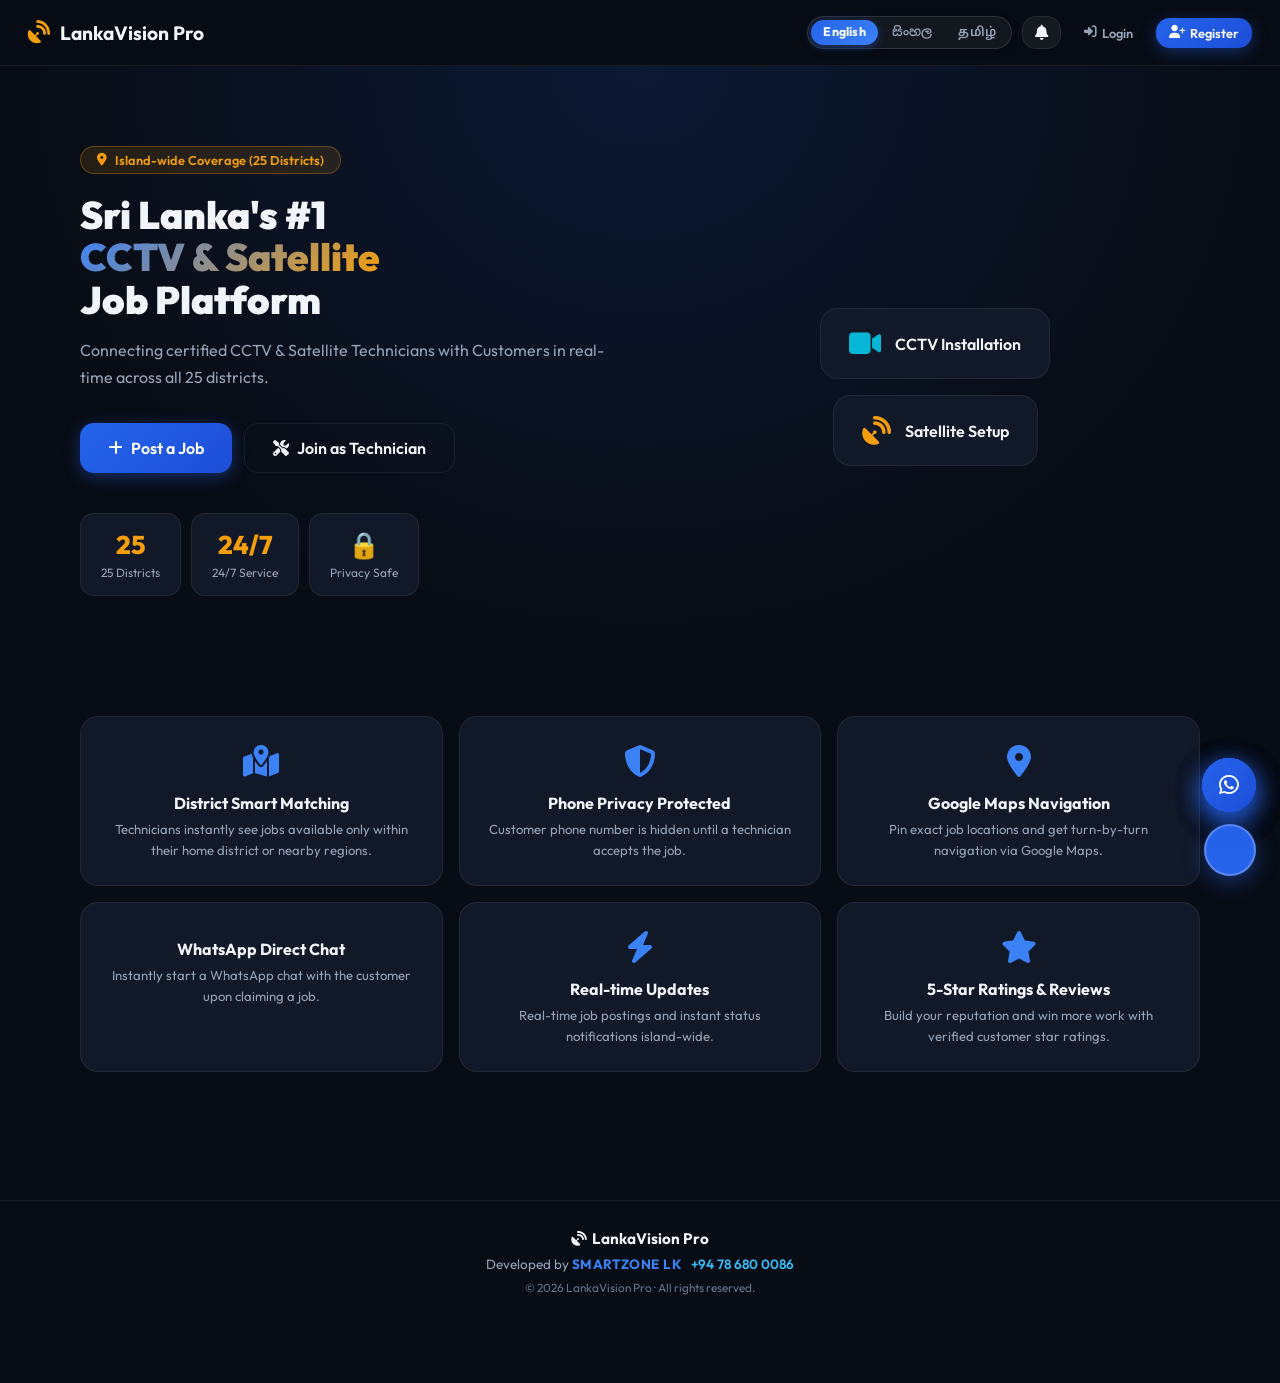
==== index.html @ 42b50376 "Add files via upload" ====
<!DOCTYPE html>
<html lang="en">
<head>
  <meta charset="UTF-8" />
  <meta name="viewport" content="width=device-width, initial-scale=1.0" />
  <title>LankaVision Pro – CCTV & Satellite Job Platform</title>
  <meta name="description" content="Sri Lanka's #1 CCTV and Satellite technician job management platform. Connect customers with skilled technicians across all 25 districts." />
  <link rel="preconnect" href="https://fonts.googleapis.com" />
  <link rel="preconnect" href="https://fonts.gstatic.com" crossorigin />
  <link href="https://fonts.googleapis.com/css2?family=Noto+Sans+Sinhala:wght@400;500;600;700;800&family=Noto+Sans+Tamil:wght@400;500;600;700;800&family=Outfit:wght@300;400;500;600;700;800;900&display=swap" rel="stylesheet" />
  <link rel="stylesheet" href="leaflet.css" />
  <link rel="stylesheet" href="https://cdnjs.cloudflare.com/ajax/libs/font-awesome/6.5.0/css/all.min.css" />
  <link rel="stylesheet" href="style.css?v=21" />
  <script src="i18n.js?v=7"></script>
</head>
<body>
<div id="app">

  <!-- ====== IN-APP NOTIFICATION POPUP BANNER (Real-time Alert) ====== -->
  <div id="app-notif-popup" class="app-notif-popup hidden" onclick="handleNotificationPopupClick()">
    <div class="anp-icon" id="anp-icon"><i class="fas fa-bell"></i></div>
    <div class="anp-body">
      <div class="anp-title" id="anp-title">Notification</div>
      <div class="anp-msg" id="anp-msg">Message</div>
    </div>
    <button type="button" class="anp-close" onclick="event.stopPropagation(); closeNotificationPopup();">&times;</button>
  </div>

  <!-- ====== NOTIFICATION CENTER PANEL (Dropdown Alert Tray) ====== -->
  <div id="notif-panel" class="notif-panel hidden">
    <div class="notif-panel-header">
      <div class="notif-panel-title"><i class="fas fa-bell" style="color:var(--accent)"></i> <span data-i18n="notif_center_title">Notifications</span></div>
      <div class="notif-panel-actions">
        <button type="button" class="btn-clear-notifs" onclick="clearAllNotifications()" data-i18n="clear_all">Clear</button>
        <button type="button" class="btn-close-notifs" onclick="toggleNotificationPanel()">&times;</button>
      </div>
    </div>
    <div class="notif-list" id="notif-list">
      <div class="notif-empty"><i class="fas fa-bell-slash"></i><p data-i18n="no_notifs">No notifications yet</p></div>
    </div>
  </div>

  <!-- ====== OFFLINE NETWORK BANNER (Live Connection Monitor) ====== -->
  <div id="offline-network-banner" class="offline-network-banner hidden">
    <i class="fas fa-wifi"></i>
    <span id="offline-banner-text" data-i18n="offline_banner_msg">ඔබ මේ වන විට Offline සිටී. කරුණාකර Mobile Data හෝ Wi-Fi සම්බන්ධ කරන්න.</span>
  </div>

  <!-- ====== LOADING OVERLAY (App Launch Screen) ====== -->
  <div id="screen-loading" class="screen-loading-overlay">
    <div class="loading-wrapper">
      <div class="logo-anim"><i class="fas fa-satellite-dish"></i></div>
      <h2 class="brand-name">LankaVision Pro</h2>
      <p class="brand-sub">CCTV &amp; Satellite Job Platform</p>
      <div class="loading-bar"><div class="loading-progress"></div></div>
    </div>
  </div>

  <!-- ====== LANDING ====== -->
  <div id="screen-landing" class="screen">
    <nav class="landing-nav">
      <div class="nav-top-row">
        <div class="nav-brand" onclick="handleBrandNav()" style="cursor:pointer">
          <i class="fas fa-satellite-dish"></i>
          <span data-i18n="brand_name">LankaVision Pro</span>
        </div>
        <div class="nav-actions">
          <div class="lang-switcher desktop-only-switcher">
            <button type="button" class="lang-btn active" onclick="setLanguage('en')" title="English">English</button>
            <button type="button" class="lang-btn" onclick="setLanguage('si')" title="Sinhala">සිංහල</button>
            <button type="button" class="lang-btn" onclick="setLanguage('ta')" title="Tamil">தமிழ்</button>
          </div>
          <button type="button" class="icon-btn notif-bell-btn" onclick="toggleNotificationPanel()" title="Notifications" aria-label="Notifications"><i class="fas fa-bell"></i><span class="notif-badge hidden" id="notif-badge-landing">0</span></button>
          <button class="btn btn-ghost btn-sm nav-login-btn" onclick="showScreen('screen-login')"><i class="fas fa-sign-in-alt"></i> <span data-i18n="nav_login">Login</span></button>
          <button class="btn btn-primary btn-sm nav-reg-btn" onclick="showRegisterOptions()"><i class="fas fa-user-plus"></i> <span data-i18n="nav_register">Register</span></button>
        </div>
      </div>
      <div class="nav-mobile-lang-row">
        <div class="lang-switcher">
          <button type="button" class="lang-btn active" onclick="setLanguage('en')" title="English">English</button>
          <button type="button" class="lang-btn" onclick="setLanguage('si')" title="Sinhala">සිංහල</button>
          <button type="button" class="lang-btn" onclick="setLanguage('ta')" title="Tamil">தமிழ்</button>
        </div>
      </div>
    </nav>
    <section class="hero-section">
      <div class="hero-content">
        <div class="hero-badge"><i class="fas fa-map-marker-alt"></i> <span data-i18n="hero_badge">Island-wide Coverage (25 Districts)</span></div>
        <h1 class="hero-title"><span data-i18n="hero_title_1">Sri Lanka's #1</span><br><span class="gradient-text" data-i18n="hero_title_2">CCTV & Satellite</span><br><span data-i18n="hero_title_3">Job Platform</span></h1>
        <p class="hero-subtitle" data-i18n="hero_subtitle">Connecting certified CCTV & Satellite Technicians with Customers in real-time across all 25 districts.</p>
        <div class="hero-actions">
          <button class="btn btn-primary btn-large" onclick="showScreen('screen-post-job')"><i class="fas fa-plus"></i> <span data-i18n="btn_post_job">Post a Job</span></button>
          <button class="btn btn-outline btn-large" onclick="showRegisterOptions()"><i class="fas fa-tools"></i> <span data-i18n="btn_join_tech">Join as Technician</span></button>
        </div>
        <div class="hero-stats">
          <div class="hero-stat"><span class="hs-num">25</span><span class="hs-lbl" data-i18n="stat_districts">25 Districts</span></div>
          <div class="hero-stat"><span class="hs-num">24/7</span><span class="hs-lbl" data-i18n="stat_service">24/7 Service</span></div>
          <div class="hero-stat"><span class="hs-num">🔒</span><span class="hs-lbl" data-i18n="stat_privacy">Privacy Safe</span></div>
        </div>
      </div>
      <div class="hero-visual" style="display:flex;flex-direction:column;align-items:center;gap:16px;margin-top:32px">
        <div style="background:var(--card);border:1px solid var(--border);border-radius:var(--r-l);padding:20px 28px;display:flex;align-items:center;gap:14px;font-weight:600;animation:float 3.5s ease-in-out infinite">
          <i class="fas fa-video" style="font-size:1.8rem;color:var(--cctv)"></i><span>CCTV Installation</span>
        </div>
        <div style="background:var(--card);border:1px solid var(--border);border-radius:var(--r-l);padding:20px 28px;display:flex;align-items:center;gap:14px;font-weight:600;animation:float 3.5s ease-in-out infinite 1.5s">
          <i class="fas fa-satellite-dish" style="font-size:1.8rem;color:var(--satellite)"></i><span>Satellite Setup</span>
        </div>
      </div>
    </section>
    <section class="features-section">
      <div class="feature-card"><div class="feature-icon"><i class="fas fa-map-marked-alt"></i></div><h3 data-i18n="feat_dist">District Smart Matching</h3><p data-i18n="feat_dist_desc">Technicians instantly see jobs available only within their home district or nearby regions.</p></div>
      <div class="feature-card"><div class="feature-icon"><i class="fas fa-shield-alt"></i></div><h3 data-i18n="feat_priv">Phone Privacy Protected</h3><p data-i18n="feat_priv_desc">Customer phone number is hidden until a technician accepts the job.</p></div>
      <div class="feature-card"><div class="feature-icon"><i class="fas fa-map-marker-alt"></i></div><h3 data-i18n="feat_maps">Google Maps Navigation</h3><p data-i18n="feat_maps_desc">Pin exact job locations and get turn-by-turn navigation via Google Maps.</p></div>
      <div class="feature-card"><div class="feature-icon"><i class="fab fa-whatsapp"></i></div><h3 data-i18n="feat_wa">WhatsApp Direct Chat</h3><p data-i18n="feat_wa_desc">Instantly start a WhatsApp chat with the customer upon claiming a job.</p></div>
      <div class="feature-card"><div class="feature-icon"><i class="fas fa-bolt"></i></div><h3 data-i18n="feat_rt">Real-time Updates</h3><p data-i18n="feat_rt_desc">Real-time job postings and instant status notifications island-wide.</p></div>
      <div class="feature-card"><div class="feature-icon"><i class="fas fa-star"></i></div><h3 data-i18n="feat_ratings">5-Star Ratings & Reviews</h3><p data-i18n="feat_ratings_desc">Build your reputation and win more work with verified customer star ratings.</p></div>
    </section>

    <!-- ====== LANDING FOOTER ====== -->
    <footer class="app-footer">
      <div class="footer-brand"><i class="fas fa-satellite-dish"></i> LankaVision Pro</div>
      <div class="footer-dev">
        <span>Developed by <strong>SMARTZONE LK</strong></span>
        <a href="https://wa.me/94786800086?text=Hello%20SMARTZONE%20LK" target="_blank" rel="noopener noreferrer" class="footer-wa-link"><i class="fab fa-whatsapp"></i> +94 78 680 0086</a>
      </div>
      <div class="footer-copy">© 2026 LankaVision Pro · All rights reserved.</div>
    </footer>
  </div>

  <!-- ====== LOGIN ====== -->
  <div id="screen-login" class="screen">
    <div class="auth-screen">
      <div class="auth-brand" onclick="handleBrandNav()" style="cursor:pointer"><i class="fas fa-satellite-dish"></i><span data-i18n="brand_name">LankaVision Pro</span></div>
      <div class="auth-card">
        <div style="display:flex;justify-content:flex-end;margin-bottom:12px">
          <div class="lang-switcher lang-switcher-compact">
            <button type="button" class="lang-btn active" onclick="setLanguage('en')" title="English">English</button>
            <button type="button" class="lang-btn" onclick="setLanguage('si')" title="Sinhala">සිංහල</button>
            <button type="button" class="lang-btn" onclick="setLanguage('ta')" title="Tamil">தமிழ்</button>
          </div>
        </div>
        <h2 data-i18n="login_title">Welcome Back 👋</h2>
        <p class="auth-sub" data-i18n="login_sub">Log in to your LankaVision account</p>
        <form id="login-form" onsubmit="handleLogin(event)">
          <div class="form-group">
            <label><i class="fas fa-envelope"></i> <span data-i18n="email_label">Email Address</span></label>
            <input type="email" id="login-email" placeholder="your@email.com" required />
          </div>
          <div class="form-group pwd-group">
            <label><i class="fas fa-lock"></i> <span data-i18n="password_label">Password</span></label>
            <input type="password" id="login-password" placeholder="Password" required />
            <button type="button" class="pwd-toggle" onclick="togglePwd('login-password',this)"><i class="fas fa-eye"></i></button>
          </div>
          <div style="display:flex;justify-content:flex-end;margin-top:-6px;margin-bottom:14px">
            <a href="javascript:void(0)" onclick="openForgotPasswordModal()" style="font-size:0.83rem;color:var(--primary-l);font-weight:600;text-decoration:none;transition:all 0.2s ease" onmouseover="this.style.textDecoration='underline'" onmouseout="this.style.textDecoration='none'">
              <i class="fas fa-key" style="font-size:0.75rem;margin-right:4px"></i><span data-i18n="forgot_password_link">Forgot Password? / මුරපදය අමතකද?</span>
            </a>
          </div>
          <div id="login-error" class="error-msg hidden"></div>
          <button type="submit" class="btn btn-primary btn-full" id="login-btn"><i class="fas fa-sign-in-alt"></i> <span data-i18n="btn_login">Login</span></button>
        </form>
        <div class="auth-footer">
          <p><span data-i18n="no_account">Don't have an account?</span> <a onclick="showRegisterOptions()" data-i18n="register_link">Register here</a></p>
          <p style="margin-top:8px"><a onclick="showScreen('screen-landing')" data-i18n="back_to_home">← Back to Home</a></p>
        </div>
      </div>
    </div>
  </div>

  <!-- ====== REGISTER ====== -->
  <div id="screen-register" class="screen">
    <div class="auth-screen">
      <div class="auth-brand" onclick="handleBrandNav()" style="cursor:pointer"><i class="fas fa-satellite-dish"></i><span data-i18n="brand_name">LankaVision Pro</span></div>

      <!-- Role Select -->
      <div id="reg-role-select" class="role-select-wrap">
        <div style="display:flex;justify-content:center;margin-bottom:14px">
          <div class="lang-switcher lang-switcher-compact">
            <button type="button" class="lang-btn active" onclick="setLanguage('en')" title="English">English</button>
            <button type="button" class="lang-btn" onclick="setLanguage('si')" title="Sinhala">සිංහල</button>
            <button type="button" class="lang-btn" onclick="setLanguage('ta')" title="Tamil">தமிழ்</button>
          </div>
        </div>
        <h2 style="text-align:center;margin-bottom:6px" data-i18n="reg_role_title">Join LankaVision Pro ✨</h2>
        <p class="auth-sub" style="text-align:center;margin-bottom:20px" data-i18n="reg_role_sub">Choose how you would like to register</p>
        <div class="role-cards">
          <div class="role-card" onclick="showRegisterForm('customer')">
            <i class="fas fa-user"></i>
            <div><h3 data-i18n="role_customer">I Need a Service (Customer)</h3><p data-i18n="role_customer_desc">Find reliable technicians for CCTV and Satellite dish installation or repairs</p></div>
          </div>
          <div class="role-card" onclick="showRegisterForm('technician')">
            <i class="fas fa-tools"></i>
            <div><h3 data-i18n="role_technician">I am a Technician</h3><p data-i18n="role_technician_desc">Accept local jobs and grow your technician business</p></div>
          </div>
        </div>
        <div class="auth-footer"><p><span data-i18n="no_account">Already have an account?</span> <a onclick="showScreen('screen-login')" data-i18n="nav_login">Login</a></p><p style="margin-top:8px"><a onclick="showScreen('screen-landing')" data-i18n="back_to_home">← Back to Home</a></p></div>
      </div>

      <!-- Customer Form -->
      <div id="reg-cust-form" class="auth-card hidden">
        <div class="back-link" onclick="showRegisterRoleSelect()"><i class="fas fa-arrow-left"></i> Back</div>
        <h2 data-i18n="cust_reg_title">Customer Registration</h2><p class="auth-sub" data-i18n="role_customer_desc">Create your customer account to post jobs</p>
        <form onsubmit="handleCustomerRegister(event)">
          <div class="form-group"><label><i class="fas fa-user"></i> <span data-i18n="name_label">Full Name</span></label><input type="text" id="cust-name" placeholder="Your full name" required /></div>
          <div class="form-group"><label><i class="fas fa-phone"></i> <span data-i18n="phone_label">Phone Number</span></label><input type="tel" id="cust-phone" placeholder="07X XXX XXXX" required /></div>
          <div class="form-group"><label><i class="fas fa-envelope"></i> <span data-i18n="email_label">Email Address</span></label><input type="email" id="cust-email" placeholder="your@email.com" required /></div>
          <div class="form-group pwd-group"><label><i class="fas fa-lock"></i> <span data-i18n="password_label">Password</span></label><input type="password" id="cust-password" placeholder="Min 6 characters" required /><button type="button" class="pwd-toggle" onclick="togglePwd('cust-password',this)"><i class="fas fa-eye"></i></button></div>
          <div id="cust-error" class="error-msg hidden"></div>
          <button type="submit" class="btn btn-primary btn-full"><i class="fas fa-user-plus"></i> <span data-i18n="btn_create_account">Create Account</span></button>
        </form>
      </div>

      <!-- Technician Form -->
      <div id="reg-tech-form" class="auth-card hidden">
        <div class="back-link" onclick="showRegisterRoleSelect()"><i class="fas fa-arrow-left"></i> Back</div>
        <h2 data-i18n="tech_reg_title">Technician Registration</h2><p class="auth-sub" data-i18n="role_technician_desc">Join the certified technician network</p>
        <form onsubmit="handleTechRegister(event)">
          <div class="form-group"><label><i class="fas fa-user"></i> <span data-i18n="name_label">Full Name</span></label><input type="text" id="tech-name" placeholder="Your full name" required /></div>
          <div class="form-group"><label><i class="fas fa-phone"></i> <span data-i18n="phone_label">Phone Number</span></label><input type="tel" id="tech-phone" placeholder="07X XXX XXXX" required /></div>
          <div class="form-group"><label><i class="fas fa-envelope"></i> <span data-i18n="email_label">Email Address</span></label><input type="email" id="tech-email" placeholder="your@email.com" required /></div>
          <div class="form-group pwd-group"><label><i class="fas fa-lock"></i> <span data-i18n="password_label">Password</span></label><input type="password" id="tech-password" placeholder="Min 6 characters" required /><button type="button" class="pwd-toggle" onclick="togglePwd('tech-password',this)"><i class="fas fa-eye"></i></button></div>
          <div class="form-group">
            <label><i class="fas fa-map-marker-alt"></i> <span data-i18n="district_label">District</span></label>
            <select id="tech-district" required onchange="onTechDistrictChange()"><option value="" data-i18n="select_district">Select District</option></select>
          </div>
          <div class="form-group hidden" id="tech-city-group">
            <label><i class="fas fa-city"></i> <span data-i18n="city_label">City / Town</span></label>
            <select id="tech-city" onchange="onTechCityChange()">
              <option value="">Select City / Town</option>
            </select>
            <input type="text" id="tech-city-custom" class="hidden" placeholder="Enter city / town name" style="margin-top:8px" />
          </div>
          <div class="form-group">
            <label><i class="fas fa-tools"></i> <span data-i18n="service_type_label">Your Specialty (Service Type)</span></label>
            <div class="type-select">
              <label class="type-opt"><input type="checkbox" name="tech-svc-opt" value="CCTV" /><span><i class="fas fa-video"></i> CCTV</span></label>
              <label class="type-opt"><input type="checkbox" name="tech-svc-opt" value="Satellite" /><span><i class="fas fa-satellite-dish"></i> Satellite</span></label>
              <label class="type-opt"><input type="checkbox" name="tech-svc-opt" value="Router" /><span><i class="fas fa-wifi"></i> Router Installation</span></label>
            </div>
            <small class="field-note"><i class="fas fa-info-circle"></i> <span data-i18n="svc_multi_hint">You can select 1, 2, or all 3 services</span></small>
          </div>

          <!-- Live Camera Selfie Capture (Gallery upload blocked) -->
          <div class="form-group selfie-form-group">
            <label><i class="fas fa-camera"></i> <span data-i18n="selfie_title">Live Selfie Verification</span> <span style="color:var(--danger)">*</span></label>
            <p class="selfie-hint"><i class="fas fa-shield-alt"></i> <span data-i18n="selfie_desc">Take a live selfie using your device camera (Gallery upload is disallowed)</span> 🔒</p>

            <div id="tech-selfie-box" class="selfie-box">
              <!-- Idle / Ready to open camera -->
              <div id="selfie-idle" class="selfie-idle-state">
                <div class="selfie-idle-icon"><i class="fas fa-camera"></i></div>
                <div class="selfie-idle-txt" data-i18n="selfie_desc">Take a clear live selfie using device camera</div>
                <button type="button" class="btn btn-primary btn-sm" onclick="startTechCamera()">
                  <i class="fas fa-video"></i> <span data-i18n="btn_cam_on">Turn on Camera</span>
                </button>
              </div>

              <!-- Camera Viewport when streaming -->
              <div id="selfie-camera-wrap" class="selfie-camera-wrap hidden">
                <div class="selfie-viewport">
                  <video id="tech-selfie-video" autoplay playsinline muted></video>
                  <div class="selfie-guide-frame">
                    <span class="guide-text"><i class="fas fa-user"></i> <span data-i18n="cam_oval_guide">Position face within oval guide</span></span>
                  </div>
                  <div class="live-rec-badge"><span class="rec-dot"></span> LIVE CAM</div>
                </div>
                <div class="selfie-controls">
                  <button type="button" class="btn btn-ghost btn-sm" onclick="stopTechCamera()">
                    <i class="fas fa-times"></i> Cancel
                  </button>
                  <button type="button" class="btn btn-warning btn-sm" onclick="switchTechCamera()" id="btn-switch-cam" title="Switch Camera">
                    <i class="fas fa-sync-alt"></i> Switch
                  </button>
                  <button type="button" class="btn btn-primary btn-sm" onclick="captureTechSelfie()">
                    <i class="fas fa-circle"></i> <span data-i18n="btn_cam_capture">Capture Photo</span>
                  </button>
                </div>
              </div>

              <!-- Captured Snapshot Preview -->
              <div id="selfie-preview-wrap" class="selfie-preview-wrap hidden">
                <div class="selfie-preview-circle">
                  <img id="tech-selfie-preview-img" alt="Technician Selfie" />
                  <div class="selfie-check-badge"><i class="fas fa-check"></i></div>
                </div>
                <div class="selfie-preview-info">
                  <span class="selfie-status-success"><i class="fas fa-check-circle"></i> <span data-i18n="selfie_success">Live Selfie captured successfully!</span></span>
                  <button type="button" class="btn btn-outline btn-sm" onclick="retakeTechSelfie()">
                    <i class="fas fa-redo"></i> <span data-i18n="btn_cam_retake">Retake Photo</span>
                  </button>
                </div>
              </div>

              <!-- Hidden canvas for processing frame -->
              <canvas id="tech-selfie-canvas" style="display:none;"></canvas>
            </div>
            <div id="selfie-error" class="error-msg hidden" style="margin-top:8px"></div>
          </div>

          <div id="tech-error" class="error-msg hidden"></div>
          <div class="info-box"><i class="fas fa-info-circle"></i> <span data-i18n="tech_approval_note">Your account can access jobs after admin approval (24–48 hrs).</span></div>
          <button type="submit" class="btn btn-primary btn-full"><i class="fas fa-paper-plane"></i> <span data-i18n="btn_submit_app">Submit Application</span></button>
        </form>
      </div>
    </div>
  </div>

  <!-- ====== PENDING ====== -->
  <div id="screen-pending" class="screen">
    <div class="centered-screen">
      <div class="big-icon pulsing" style="color:var(--warning)"><i class="fas fa-clock"></i></div>
      <h2 data-i18n="pending_review_title">Under Review (Pending)</h2>
      <p style="color:var(--txt2);max-width:320px" data-i18n="pending_review_desc">Your technician application is currently under review by our admin team. You can log in once approved. (24–48 hrs)</p>
      <div class="info-pill"><i class="fas fa-envelope"></i> <span data-i18n="pending_wait_admin">Awaiting admin approval</span></div>
      <button class="btn btn-outline" onclick="handleLogout()"><i class="fas fa-sign-out-alt"></i> <span data-i18n="nav_logout">Logout</span></button>
    </div>
  </div>

  <!-- ====== POST JOB ====== -->
  <div id="screen-post-job" class="screen">
    <div class="page-header">
      <div class="page-header-left">
        <button class="icon-btn" onclick="goBack()"><i class="fas fa-arrow-left"></i></button>
        <span><i class="fas fa-plus-circle" style="color:var(--primary-l)"></i> <span data-i18n="btn_post_job">Post a Job</span></span>
      </div>
    </div>
    <div class="page-content">
      <div class="form-card">
        <h2><i class="fas fa-briefcase" style="color:var(--primary-l)"></i> <span data-i18n="post_job_title">New Job Request</span></h2>
        <form id="post-job-form" onsubmit="handlePostJob(event)">

          <!-- Guest info -->
          <div id="guest-section" class="hidden">
            <div class="sec-title" data-i18n="guest_info_title">Your Contact Information</div>
            <div class="form-group"><label><i class="fas fa-user"></i> <span data-i18n="name_label">Your Name</span></label><input type="text" id="guest-name" placeholder="Your name" /></div>
            <div class="form-group"><label><i class="fas fa-phone"></i> <span data-i18n="phone_label">Your Phone</span></label><input type="tel" id="guest-phone" placeholder="07X XXX XXXX" /></div>
            <div class="form-group"><label><i class="fas fa-envelope"></i> <span data-i18n="email_label">Your Email</span> <small style="color:var(--txt3)">(optional - for status updates)</small></label><input type="email" id="guest-email" placeholder="your@email.com" /></div>
          </div>

          <div class="sec-title">Job Details</div>
          <div class="form-group">
            <label><i class="fas fa-tools"></i> <span data-i18n="job_type_label">Job Type</span></label>
            <div class="type-select">
              <label class="type-opt"><input type="radio" name="job-type" value="CCTV" required /><span><i class="fas fa-video"></i> CCTV</span></label>
              <label class="type-opt"><input type="radio" name="job-type" value="Satellite" /><span><i class="fas fa-satellite-dish"></i> Satellite</span></label>
              <label class="type-opt"><input type="radio" name="job-type" value="Router" /><span><i class="fas fa-wifi"></i> Router Installation</span></label>
            </div>
          </div>
          <div class="form-group"><label><i class="fas fa-heading"></i> <span data-i18n="job_title_label">Job Title</span></label><input type="text" id="job-title" placeholder="e.g. CCTV installation at my shop" required /></div>
          <div class="form-group"><label><i class="fas fa-align-left"></i> <span data-i18n="job_desc_label">Description</span></label><textarea id="job-desc" rows="3" placeholder="Describe the job in detail..." required></textarea></div>
          <div class="form-group">
            <label><i class="fas fa-map-marker-alt"></i> <span data-i18n="district_label">District</span></label>
            <select id="job-district" required onchange="onDistrictChange()"><option value="" data-i18n="select_district">Select District</option></select>
          </div>
          <div class="form-group hidden" id="job-city-group">
            <label><i class="fas fa-city"></i> <span data-i18n="city_label">City / Town</span></label>
            <select id="job-city" onchange="onCityChange()">
              <option value="">Select City / Town</option>
            </select>
            <input type="text" id="job-city-custom" class="hidden" placeholder="Enter city / town name" style="margin-top:8px" />
          </div>
          <div class="form-group">
            <label><i class="fas fa-map"></i> Map Pin – Exact Location</label>
            <p class="map-hint"><i class="fas fa-hand-pointer"></i> Click on the map to set the exact job location</p>
            <div id="post-job-map" class="map-box"></div>
            <div id="loc-display" class="loc-display hidden"><i class="fas fa-check-circle"></i> <span id="loc-text">Location selected</span></div>
          </div>

          <div class="sec-title">Customer Contact</div>
          <div class="form-group"><label><i class="fas fa-user"></i> Customer Name <small style="color:var(--txt3)">(optional)</small></label><input type="text" id="cust-name-job" placeholder="Customer name (optional)" /></div>
          <div class="form-group">
            <label><i class="fas fa-phone"></i> Customer Phone Number <span style="color:var(--danger)">*</span></label>
            <input type="tel" id="cust-phone-job" placeholder="07X XXX XXXX" required />
            <small class="field-note"><i class="fas fa-lock"></i> <span data-i18n="feat_priv_desc">Customer phone number is hidden until a technician accepts the job.</span> 🔒</small>
          </div>

          <!-- Preferred Visit Date & Time (Optional) -->
          <div class="sec-title"><i class="fas fa-calendar-alt"></i> <span data-i18n="pref_time_title">Preferred Visit Date & Time (Optional)</span></div>
          <div style="display:grid;grid-template-columns:1fr 1fr;gap:10px">
            <div class="form-group">
              <label><i class="fas fa-calendar"></i> <span data-i18n="pref_date_label">Preferred Date</span></label>
              <input type="date" id="job-pref-date" />
            </div>
            <div class="form-group">
              <label><i class="fas fa-clock"></i> <span data-i18n="pref_time_label">Preferred Time</span></label>
              <input type="time" id="job-pref-time" />
            </div>
          </div>
          <div class="form-group">
            <label><i class="fas fa-comment-dots"></i> <span data-i18n="pref_notes_label">Customer Availability Note</span></label>
            <input type="text" id="job-pref-notes" placeholder="e.g. Please visit after 4:00 PM / Weekends only" />
          </div>

          <div id="post-job-error" class="error-msg hidden"></div>
          <button type="submit" class="btn btn-primary btn-full" id="post-job-btn"><i class="fas fa-paper-plane"></i> <span data-i18n="btn_post_submit">Post Job Now</span></button>
        </form>
      </div>
    </div>
  </div>

  <!-- ====== DASHBOARD ====== -->
  <div id="screen-dashboard" class="screen">
    <nav class="app-nav">
      <div class="nav-brand" onclick="handleBrandNav()" style="cursor:pointer"><i class="fas fa-satellite-dish"></i><span data-i18n="brand_name">LankaVision</span></div>
      <div class="nav-user">
        <div class="lang-switcher lang-switcher-compact">
          <button type="button" class="lang-btn active" onclick="setLanguage('en')" title="English">English</button>
          <button type="button" class="lang-btn" onclick="setLanguage('si')" title="Sinhala">සිංහල</button>
          <button type="button" class="lang-btn" onclick="setLanguage('ta')" title="Tamil">தமிழ்</button>
        </div>
        <span id="nav-user-name" class="nav-name"></span>
        <button type="button" class="icon-btn notif-bell-btn" onclick="toggleNotificationPanel()" title="Notifications" aria-label="Notifications"><i class="fas fa-bell"></i><span class="notif-badge hidden" id="notif-badge-dash">0</span></button>
        <div class="menu-wrap">
          <button class="icon-btn" id="menu-btn" onclick="toggleMenu()"><i class="fas fa-bars"></i></button>
          <div id="nav-dropdown" class="nav-dropdown hidden">
            <a id="dd-my-jobs" onclick="goToMyJobs()"><i class="fas fa-briefcase"></i> <span data-i18n="nav_my_jobs">My Jobs</span></a>
            <a onclick="goToProfile()"><i class="fas fa-user"></i> <span data-i18n="nav_profile">Profile</span></a>
            <a onclick="handleLogout()"><i class="fas fa-sign-out-alt"></i> <span data-i18n="nav_logout">Logout</span></a>
          </div>
        </div>
      </div>
    </nav>
    <div class="dash-tabs" id="dash-tabs"></div>
    <div class="dash-content" id="dash-content"></div>
    <button class="fab hidden" id="fab-post" onclick="showScreen('screen-post-job')"><i class="fas fa-plus"></i></button>
  </div>

  <!-- ====== ADMIN ====== -->
  <div id="screen-admin" class="screen">
    <nav class="app-nav">
      <div class="nav-brand"><i class="fas fa-satellite-dish"></i><span data-i18n="admin_panel_title">Admin Panel</span></div>
      <div class="nav-user">
        <div class="lang-switcher lang-switcher-compact">
          <button type="button" class="lang-btn active" onclick="setLanguage('en')" title="English">English</button>
          <button type="button" class="lang-btn" onclick="setLanguage('si')" title="Sinhala">සිංහල</button>
          <button type="button" class="lang-btn" onclick="setLanguage('ta')" title="Tamil">தமிழ்</button>
        </div>
        <button type="button" class="icon-btn notif-bell-btn" onclick="toggleNotificationPanel()" title="Notifications" aria-label="Notifications"><i class="fas fa-bell"></i><span class="notif-badge hidden" id="notif-badge-admin">0</span></button>
        <span class="admin-pill"><i class="fas fa-shield-alt"></i> <span data-i18n="adm_pill_sub">Admin</span></span>
        <button class="btn btn-ghost btn-sm" onclick="handleLogout()"><i class="fas fa-sign-out-alt"></i> <span data-i18n="nav_logout">Logout</span></button>
      </div>
    </nav>
    <div class="admin-tabs">
      <button class="tab-btn active" data-tab="overview" onclick="showAdminTab('overview')"><i class="fas fa-chart-pie"></i> <span data-i18n="adm_tab_overview">Overview</span></button>
      <button class="tab-btn" data-tab="pending" onclick="showAdminTab('pending')"><i class="fas fa-clock"></i> <span data-i18n="adm_tab_pending">Pending</span> <span class="badge" id="pending-count">0</span></button>
      <button class="tab-btn" data-tab="jobs" onclick="showAdminTab('jobs')"><i class="fas fa-briefcase"></i> <span data-i18n="adm_tab_jobs">All Jobs</span></button>
      <button class="tab-btn" data-tab="technicians" onclick="showAdminTab('technicians')"><i class="fas fa-users"></i> <span data-i18n="adm_tab_techs">Technicians</span></button>
      <button class="tab-btn" data-tab="customers" onclick="showAdminTab('customers')"><i class="fas fa-user-friends"></i> <span data-i18n="adm_tab_customers">Customers</span> <span class="badge" id="cust-count">0</span></button>
      <button class="tab-btn" data-tab="admins" onclick="showAdminTab('admins')" id="adm-tab-admins"><i class="fas fa-user-shield"></i> <span data-i18n="adm_tab_admins">Admins</span></button>
    </div>
    <div class="admin-content">

      <!-- Overview -->
      <div id="atab-overview" class="atab active">
        <div class="stats-grid">
          <div class="stat-card"><div class="stat-icon" style="color:#f59e0b"><i class="fas fa-clock"></i></div><div><div class="sn" id="st-pending">0</div><div class="sl" data-i18n="adm_stat_pending_techs">Pending Techs</div></div></div>
          <div class="stat-card"><div class="stat-icon" style="color:#10b981"><i class="fas fa-briefcase"></i></div><div><div class="sn" id="st-open">0</div><div class="sl" data-i18n="adm_stat_open_jobs">Open Jobs</div></div></div>
          <div class="stat-card"><div class="stat-icon" style="color:#3b82f6"><i class="fas fa-users"></i></div><div><div class="sn" id="st-techs">0</div><div class="sl" data-i18n="adm_stat_active_techs">Active Techs</div></div></div>
          <div class="stat-card"><div class="stat-icon" style="color:#8b5cf6"><i class="fas fa-check-circle"></i></div><div><div class="sn" id="st-done">0</div><div class="sl" data-i18n="adm_stat_completed_jobs">Completed</div></div></div>
        </div>
        <div class="panel" id="recent-jobs-panel"><h3 class="panel-title"><i class="fas fa-list"></i> <span data-i18n="adm_recent_jobs">Recent Jobs</span></h3><div id="recent-jobs-list"><div class="empty-state"><i class="fas fa-spinner fa-spin"></i><p data-i18n="loading">Loading...</p></div></div></div>
      </div>

      <!-- Pending -->
      <div id="atab-pending" class="atab">
        <div id="pending-list"><div class="empty-state"><i class="fas fa-spinner fa-spin"></i><p data-i18n="loading">Loading...</p></div></div>
      </div>

      <!-- All Jobs -->
      <div id="atab-jobs" class="atab">
        <div class="filter-bar">
          <select id="adm-filter-status" onchange="filterAdminJobs()">
            <option value="all" data-i18n="opt_all_status">All Status</option>
            <option value="open" data-i18n="status_open">Open</option>
            <option value="claimed" data-i18n="status_claimed">Claimed</option>
            <option value="completed" data-i18n="status_completed">Completed</option>
            <option value="cancelled" data-i18n="status_cancelled">Cancelled</option>
          </select>
          <select id="adm-filter-type" onchange="filterAdminJobs()">
            <option value="all" data-i18n="opt_all_types">All Types</option>
            <option value="CCTV">CCTV</option>
            <option value="Satellite">Satellite</option>
            <option value="Router">Router Installation</option>
          </select>
          <select id="adm-filter-district" onchange="filterAdminJobs()">
            <option value="all" data-i18n="opt_all_districts">All Districts</option>
          </select>
        </div>
        <div id="admin-jobs-list"><div class="empty-state"><i class="fas fa-spinner fa-spin"></i><p data-i18n="loading">Loading...</p></div></div>
      </div>

      <!-- Technicians -->
      <div id="atab-technicians" class="atab">
        <!-- Location & Radius Search Bar for Technicians -->
        <div class="panel" style="margin-bottom:14px;padding:14px 18px;background:var(--card);border:1px solid var(--border);border-radius:var(--r-m)">
          <div style="font-weight:700;font-size:.88rem;margin-bottom:8px;display:flex;align-items:center;gap:7px">
            <i class="fas fa-search-location" style="color:var(--accent)"></i>
            <span data-i18n="adm_tech_loc_search_title">Technician Location &amp; 36 km Radius Search</span>
          </div>
          <div style="display:flex;gap:8px;flex-wrap:wrap;align-items:center">
            <div style="flex:1;min-width:220px;position:relative">
              <input type="text" id="adm-tech-loc-search" placeholder="🔍 Search location (e.g. Padaviya, Kekirawa, Colombo)..." list="adm-tech-city-list" oninput="filterTechnicians()" onchange="filterTechnicians()" style="width:100%;background:var(--bg2);border:1.5px solid var(--border);border-radius:var(--r-m);padding:9px 14px;color:var(--txt);font-size:.85rem" />
              <datalist id="adm-tech-city-list"></datalist>
            </div>
            <select id="adm-tech-radius" onchange="filterTechnicians()" style="background:var(--bg2);border:1.5px solid var(--border);color:var(--txt);padding:9px 12px;border-radius:var(--r-m);font-size:.84rem;font-weight:600">
              <option value="36" selected>🎯 36 km Radius</option>
              <option value="50">🚗 50 km Radius</option>
              <option value="20">⚡ 20 km Radius</option>
              <option value="all">🌐 All Distances</option>
            </select>
            <button type="button" class="btn btn-ghost btn-sm" onclick="clearTechLocationSearch()" style="padding:9px 14px">
              <i class="fas fa-times"></i> Clear
            </button>
          </div>
          <div id="adm-tech-loc-banner" class="hidden" style="margin-top:10px;font-size:.82rem;padding:7px 12px;background:rgba(59,130,246,0.12);border:1px solid rgba(59,130,246,0.3);border-radius:8px;color:#93c5fd;display:flex;align-items:center;justify-content:space-between">
            <span id="adm-tech-loc-banner-text"></span>
            <button type="button" onclick="clearTechLocationSearch()" style="background:none;border:none;color:#fff;cursor:pointer;font-weight:700;font-size:.78rem;text-decoration:underline">Reset</button>
          </div>
        </div>

        <div class="filter-bar">
          <select id="adm-tech-filter" onchange="filterTechnicians()">
            <option value="all" data-i18n="opt_all_status">All Status</option>
            <option value="pending" data-i18n="adm_tech_pending">Pending</option>
            <option value="approved" data-i18n="adm_tech_approved">Approved</option>
            <option value="rejected" data-i18n="adm_tech_rejected">Rejected</option>
          </select>
          <select id="adm-tech-svc" onchange="filterTechnicians()">
            <option value="all" data-i18n="opt_all_types">All Types</option>
            <option value="CCTV">CCTV</option>
            <option value="Satellite">Satellite</option>
            <option value="Router">Router Installation</option>
            <option value="Both" data-i18n="svc_both">Both (CCTV & Satellite)</option>
          </select>
        </div>
        <div id="technicians-list"><div class="empty-state"><i class="fas fa-spinner fa-spin"></i><p data-i18n="loading">Loading...</p></div></div>
      </div>

      <!-- Customers -->
      <div id="atab-customers" class="atab">
        <div class="filter-bar" style="justify-content:space-between;flex-wrap:wrap;gap:10px;margin-bottom:16px">
          <div style="flex:1;min-width:240px">
            <input type="text" id="adm-cust-search" placeholder="🔍 Search customers by name, phone, email..." oninput="filterAdminCustomers()" style="width:100%;background:var(--card);border:1px solid var(--border);color:var(--txt);padding:9px 14px;border-radius:var(--r-m);font-size:.85rem" />
          </div>
          <div style="display:flex;align-items:center;gap:12px">
            <span style="font-size:.84rem;color:var(--txt2);font-weight:600">Total Customers: <strong id="total-cust-count" style="color:var(--primary-l)">0</strong></span>
          </div>
        </div>
        <div id="customers-list"><div class="empty-state"><i class="fas fa-spinner fa-spin"></i><p data-i18n="loading">Loading...</p></div></div>
      </div>

      <!-- Admins -->
      <div id="atab-admins" class="atab">
        <div class="filter-bar" style="justify-content:space-between;flex-wrap:wrap;gap:10px">
          <h3 style="margin:0;font-size:1rem;font-weight:700"><i class="fas fa-users-cog" style="color:var(--primary-l)"></i> <span data-i18n="adm_heading_admins">System Administrators</span></h3>
          <div style="display:flex;gap:8px">
            <button class="btn btn-outline btn-sm" onclick="sendAdminTestEmail()"><i class="fas fa-envelope"></i> <span data-i18n="adm_btn_test_admin_email">Test Admin Email</span></button>
            <button class="btn btn-primary btn-sm" onclick="openCreateAdminModal()"><i class="fas fa-user-plus"></i> <span data-i18n="adm_btn_new_admin">+ New Admin සාදන්න</span></button>
          </div>
        </div>
        <div id="admins-list"><div class="empty-state"><i class="fas fa-spinner fa-spin"></i><p data-i18n="loading">Loading...</p></div></div>
      </div>
    </div>
  </div>

  <!-- ====== JOB DETAIL MODAL ====== -->
  <div id="modal-job" class="modal hidden">
    <div class="modal-backdrop" onclick="closeModal('modal-job')"></div>
    <div class="modal-box">
      <button class="modal-close" onclick="closeModal('modal-job')"><i class="fas fa-times"></i></button>
      <div id="modal-job-body"></div>
    </div>
  </div>

  <!-- ====== ADMIN EDIT JOB MODAL ====== -->
  <div id="modal-edit-job" class="modal edit-modal hidden">
    <div class="modal-backdrop" onclick="closeModal('modal-edit-job')"></div>
    <div class="modal-box">
      <button class="modal-close" onclick="closeModal('modal-edit-job')"><i class="fas fa-times"></i></button>
      <h2 style="margin-bottom:20px"><i class="fas fa-edit" style="color:var(--primary-l)"></i> <span data-i18n="modal_edit_job_title">Job Edit කරන්න</span></h2>
      <form id="edit-job-form" onsubmit="handleEditJobSubmit(event)">
        <input type="hidden" id="edit-job-id" />
        <div class="form-group"><label><i class="fas fa-heading"></i> <span data-i18n="job_title_label">Job Title</span></label><input type="text" id="edit-title" required /></div>
        <div class="form-group">
          <label><i class="fas fa-tools"></i> <span data-i18n="job_type_label">Job Type</span></label>
          <div class="type-select">
            <label class="type-opt"><input type="radio" name="edit-job-type" value="CCTV" /><span><i class="fas fa-video"></i> CCTV</span></label>
            <label class="type-opt"><input type="radio" name="edit-job-type" value="Satellite" /><span><i class="fas fa-satellite-dish"></i> Satellite</span></label>
            <label class="type-opt"><input type="radio" name="edit-job-type" value="Router" /><span><i class="fas fa-wifi"></i> Router</span></label>
          </div>
        </div>
        <div class="form-group"><label><i class="fas fa-align-left"></i> <span data-i18n="job_desc_label">Description</span></label><textarea id="edit-desc" rows="3" required></textarea></div>
        <div class="form-group">
          <label><i class="fas fa-map-marker-alt"></i> <span data-i18n="district_label">District</span></label>
          <select id="edit-district" required onchange="onEditDistrictChange()"><option value="">Select District</option></select>
        </div>
        <div class="form-group hidden" id="edit-city-group">
          <label><i class="fas fa-city"></i> <span data-i18n="city_label">City / Town (නගරය)</span></label>
          <select id="edit-city" onchange="onEditCityChange()">
            <option value="">Select City / Town</option>
          </select>
          <input type="text" id="edit-city-custom" class="hidden" placeholder="නගරයේ නම ලියන්න" style="margin-top:8px" />
        </div>
        <div class="form-group"><label><i class="fas fa-user"></i> <span data-i18n="cust_name_label">Customer Name</span></label><input type="text" id="edit-cust-name" /></div>
        <div class="form-group"><label><i class="fas fa-phone"></i> <span data-i18n="cust_phone_label">Customer Phone</span></label><input type="tel" id="edit-cust-phone" /></div>
        <div class="form-group">
          <label><i class="fas fa-info-circle"></i> <span data-i18n="status_label">Status</span></label>
          <select id="edit-status">
            <option value="open">Open</option>
            <option value="claimed">Claimed</option>
            <option value="completed">Completed</option>
            <option value="cancelled">Cancelled</option>
          </select>
        </div>
        <div id="edit-job-error" class="error-msg hidden"></div>
        <div style="display:flex;gap:10px;margin-top:4px">
          <button type="button" class="btn btn-ghost btn-full" onclick="closeModal('modal-edit-job')"><span data-i18n="btn_cancel">Cancel</span></button>
          <button type="submit" class="btn btn-primary btn-full" id="edit-job-btn"><i class="fas fa-save"></i> <span data-i18n="btn_save_changes">Save Changes</span></button>
        </div>
      </form>
    </div>
  </div>

  <!-- ====== ADMIN EDIT TECH MODAL ====== -->
  <div id="modal-edit-tech" class="modal hidden">
    <div class="modal-backdrop" onclick="closeModal('modal-edit-tech')"></div>
    <div class="modal-box">
      <button class="modal-close" onclick="closeModal('modal-edit-tech')"><i class="fas fa-times"></i></button>
      <h2 style="margin-bottom:20px"><i class="fas fa-user-edit" style="color:var(--primary-l)"></i> <span data-i18n="modal_edit_tech_title">Technician Edit කරන්න</span></h2>
      <form id="edit-tech-form" onsubmit="handleEditTechSubmit(event)">
        <input type="hidden" id="edit-tech-id" />
        <div class="form-group"><label><i class="fas fa-user"></i> <span data-i18n="name_label">Name</span></label><input type="text" id="edit-tech-name" required /></div>
        <div class="form-group"><label><i class="fas fa-phone"></i> <span data-i18n="phone_label">Phone</span></label><input type="tel" id="edit-tech-phone" /></div>
        <div class="form-group">
          <label><i class="fas fa-map-marker-alt"></i> <span data-i18n="district_label">District</span></label>
          <select id="edit-tech-district" onchange="onEditTechDistrictChange()"><option value="">Select District</option></select>
        </div>
        <div class="form-group hidden" id="edit-tech-city-group">
          <label><i class="fas fa-city"></i> <span data-i18n="city_label">City / Town</span></label>
          <select id="edit-tech-city" onchange="onEditTechCityChange()">
            <option value="">Select City / Town</option>
          </select>
          <input type="text" id="edit-tech-city-custom" class="hidden" placeholder="Other city name..." style="margin-top:8px" />
        </div>
        <div class="form-group">
          <label><i class="fas fa-tools"></i> <span data-i18n="service_type_label">Service Type</span></label>
          <div class="type-select">
            <label class="type-opt"><input type="checkbox" name="edit-tech-svc-opt" value="CCTV" /><span><i class="fas fa-video"></i> CCTV</span></label>
            <label class="type-opt"><input type="checkbox" name="edit-tech-svc-opt" value="Satellite" /><span><i class="fas fa-satellite-dish"></i> Satellite</span></label>
            <label class="type-opt"><input type="checkbox" name="edit-tech-svc-opt" value="Router" /><span><i class="fas fa-wifi"></i> Router</span></label>
          </div>
        </div>
        <div class="form-group">
          <label><i class="fas fa-circle"></i> <span data-i18n="status_label">Status</span></label>
          <select id="edit-tech-status">
            <option value="pending">Pending</option>
            <option value="approved">Approved</option>
            <option value="rejected">Rejected</option>
          </select>
        </div>
        <div id="edit-tech-error" class="error-msg hidden"></div>
        <div style="display:flex;gap:10px;margin-top:4px">
          <button type="button" class="btn btn-ghost btn-full" onclick="closeModal('modal-edit-tech')"><span data-i18n="btn_cancel">Cancel</span></button>
          <button type="submit" class="btn btn-primary btn-full"><i class="fas fa-save"></i> <span data-i18n="btn_save_changes">Save Changes</span></button>
        </div>
      </form>
    </div>
  </div>

  <!-- ====== CREATE ADMIN MODAL ====== -->
  <div id="modal-create-admin" class="modal hidden">
    <div class="modal-backdrop" onclick="closeModal('modal-create-admin')"></div>
    <div class="modal-box">
      <button class="modal-close" onclick="closeModal('modal-create-admin')"><i class="fas fa-times"></i></button>
      <h2 style="margin-bottom:6px"><i class="fas fa-user-shield" style="color:var(--primary-l)"></i> <span data-i18n="adm_modal_create_title">New Admin සාදන්න</span></h2>
      <p class="auth-sub" style="margin-bottom:18px" data-i18n="adm_modal_create_sub">නව Admin ගිණුමක් සාදා access ලබා දෙන්න</p>
      <form id="create-admin-form" onsubmit="handleCreateAdminSubmit(event)">
        <div class="form-group">
          <label><i class="fas fa-user"></i> <span data-i18n="adm_name_label">Admin Name</span></label>
          <input type="text" id="new-admin-name" placeholder="Admin නම" required />
        </div>
        <div class="form-group">
          <label><i class="fas fa-envelope"></i> <span data-i18n="email_label">Email</span></label>
          <input type="email" id="new-admin-email" placeholder="admin@example.com" required />
        </div>
        <div class="form-group pwd-group">
          <label><i class="fas fa-lock"></i> <span data-i18n="password_label">Password</span></label>
          <input type="password" id="new-admin-password" placeholder="Min 6 characters" required />
          <button type="button" class="pwd-toggle" onclick="togglePwd('new-admin-password',this)"><i class="fas fa-eye"></i></button>
        </div>
        <div id="create-admin-error" class="error-msg hidden"></div>
        <div style="display:flex;gap:10px;margin-top:12px">
          <button type="button" class="btn btn-ghost btn-full" onclick="closeModal('modal-create-admin')"><span data-i18n="btn_cancel">Cancel</span></button>
          <button type="submit" class="btn btn-primary btn-full" id="create-admin-btn"><i class="fas fa-check"></i> <span data-i18n="btn_create_admin_account">Account එක හදන්න</span></button>
        </div>
      </form>
    </div>
  </div>

  <!-- ====== WORK COMPLETION PROOF MODAL (TECHNICIAN) ====== -->
  <div id="modal-complete-job" class="modal hidden">
    <div class="modal-backdrop" onclick="closeCompleteJobModal()"></div>
    <div class="modal-box complete-job-modal-box">
      <button class="modal-close" onclick="closeCompleteJobModal()"><i class="fas fa-times"></i></button>
      <h2 style="margin-bottom:6px;display:flex;align-items:center;gap:10px">
        <i class="fas fa-check-circle" style="color:var(--success)"></i> Job Complete කරන්න
      </h2>
      <p class="auth-sub" style="margin-bottom:16px">
        වැඩේ අවසන් කළ බව තහවුරු කිරීමට ස්ථානයේ / උපකරණවල Live Photo එකක් Camera එකෙන්ම ගන්න.
      </p>

      <!-- Work Camera Widget -->
      <div class="form-group selfie-form-group">
        <p class="selfie-hint"><i class="fas fa-shield-alt"></i> ආරක්ෂක පියවරක් ලෙස Camera එකෙන්ම Live Photo එකක් ගත යුතුය. (Gallery upload තහනම් වේ 🔒)</p>

        <div id="work-proof-box" class="selfie-box">
          <!-- Idle / Ready to open camera -->
          <div id="work-idle" class="selfie-idle-state">
            <div class="selfie-idle-icon" style="background:rgba(16,185,129,0.12);border-color:rgba(16,185,129,0.3);color:var(--success)">
              <i class="fas fa-camera"></i>
            </div>
            <div class="selfie-idle-txt">වැඩ අවසන් කළ උපකරණ හෝ ස්ථානයේ Live Photo එකක් ගන්න</div>
            <button type="button" class="btn btn-success btn-sm" onclick="startWorkCamera()">
              <i class="fas fa-video"></i> Camera On කරන්න
            </button>
          </div>

          <!-- Camera Stream -->
          <div id="work-camera-wrap" class="selfie-camera-wrap hidden">
            <div class="selfie-viewport work-viewport">
              <video id="work-proof-video" autoplay playsinline muted></video>
              <div class="live-rec-badge"><span class="rec-dot"></span> LIVE WORK CAM</div>
            </div>
            <div class="selfie-controls">
              <button type="button" class="btn btn-ghost btn-sm" onclick="stopWorkCamera()">
                <i class="fas fa-times"></i> Cancel
              </button>
              <button type="button" class="btn btn-warning btn-sm" onclick="switchWorkCamera()" title="Switch Camera">
                <i class="fas fa-sync-alt"></i> Switch Camera
              </button>
              <button type="button" class="btn btn-success btn-sm" onclick="captureWorkProof()">
                <i class="fas fa-circle"></i> Capture Photo
              </button>
            </div>
          </div>

          <!-- Captured Work Photo Preview -->
          <div id="work-preview-wrap" class="selfie-preview-wrap hidden">
            <div class="work-preview-card">
              <img id="work-proof-preview-img" alt="Work Completion Proof" />
              <div class="selfie-check-badge"><i class="fas fa-check"></i></div>
            </div>
            <div class="selfie-preview-info">
              <span class="selfie-status-success"><i class="fas fa-check-circle"></i> වැඩ අවසන් කළ Photo එක සාර්ථකයි!</span>
              <button type="button" class="btn btn-outline btn-sm" onclick="retakeWorkProof()">
                <i class="fas fa-redo"></i> Retake / නැවත ගන්න
              </button>
            </div>
          </div>

          <canvas id="work-proof-canvas" style="display:none"></canvas>
        </div>
        <div id="work-proof-error" class="error-msg hidden" style="margin-top:8px"></div>
      </div>

      <!-- Completion Notes -->
      <div class="form-group">
        <label><i class="fas fa-clipboard-check"></i> <span data-i18n="work_notes_label">Completion Notes (Optional)</span></label>
        <textarea id="complete-job-notes" rows="2" placeholder="e.g. CCTV 4 cameras installed and configured with DVR & mobile app."></textarea>
      </div>

      <input type="hidden" id="complete-target-job-id" />
      <div style="display:flex;gap:10px;margin-top:10px">
        <button type="button" class="btn btn-ghost btn-full" onclick="closeCompleteJobModal()">Cancel</button>
        <button type="button" class="btn btn-success btn-full" id="btn-confirm-complete" onclick="confirmJobCompletion()">
          <i class="fas fa-check-double"></i> <span data-i18n="btn_confirm_complete">Confirm & Complete</span>
        </button>
      </div>
    </div>
  </div>

  <!-- ====== SCHEDULE CUSTOMER VISIT MODAL ====== -->
  <div id="modal-schedule-visit" class="modal hidden">
    <div class="modal-backdrop" onclick="closeModal('modal-schedule-visit')"></div>
    <div class="modal-box schedule-modal-box">
      <button class="modal-close" onclick="closeModal('modal-schedule-visit')"><i class="fas fa-times"></i></button>
      <div style="text-align:center;margin-bottom:16px">
        <div style="width:52px;height:52px;background:rgba(59,130,246,0.15);border:1px solid rgba(59,130,246,0.3);border-radius:50%;display:inline-flex;align-items:center;justify-content:center;color:var(--primary-l);font-size:1.5rem;margin-bottom:8px">
          <i class="fas fa-calendar-alt"></i>
        </div>
        <h3 style="margin-bottom:4px" data-i18n="schedule_modal_title">Schedule Customer Visit</h3>
        <p style="font-size:0.82rem;color:var(--txt2)" data-i18n="schedule_modal_subtitle">Set the date and time when the customer is available to visit them.</p>
      </div>

      <!-- Customer preferred time banner (auto-filled if customer set it) -->
      <div id="schedule-cust-pref-box" class="schedule-pref-box hidden">
        <div style="font-size:0.75rem;font-weight:700;color:var(--accent);margin-bottom:3px">
          <i class="fas fa-info-circle"></i> <span data-i18n="cust_preferred_time">Customer Preferred Time:</span>
        </div>
        <div id="schedule-cust-pref-text" style="font-size:0.85rem;font-weight:600;color:var(--txt)"></div>
      </div>

      <form id="schedule-visit-form" onsubmit="saveScheduleVisit(event)">
        <input type="hidden" id="schedule-job-id" />
        
        <div class="form-group">
          <label><i class="fas fa-calendar"></i> <span data-i18n="visit_date_label">Visit Date</span> <span style="color:var(--danger)">*</span></label>
          <input type="date" id="schedule-date" required />
        </div>

        <div class="form-group">
          <label><i class="fas fa-clock"></i> <span data-i18n="visit_time_label">Visit Time</span> <span style="color:var(--danger)">*</span></label>
          <input type="time" id="schedule-time" required />
        </div>

        <div class="form-group">
          <label><i class="fas fa-comment-alt"></i> <span data-i18n="schedule_notes_label">Visit Notes / Coordination</span></label>
          <input type="text" id="schedule-notes" placeholder="e.g. Customer at home after 2:00 PM" />
        </div>

        <div style="display:flex;gap:10px;margin-top:18px">
          <button type="button" class="btn btn-ghost btn-full" onclick="closeModal('modal-schedule-visit')">
            <span data-i18n="btn_cancel">Cancel</span>
          </button>
          <button type="submit" class="btn btn-primary btn-full" id="btn-save-schedule">
            <i class="fas fa-calendar-check"></i> <span data-i18n="btn_confirm_schedule">Schedule Visit</span>
          </button>
        </div>
      </form>
    </div>
  </div>

  <!-- ====== CUSTOMER FEEDBACK & 5-STAR RATING MODAL ====== -->
  <div id="modal-feedback" class="modal hidden">
    <div class="modal-backdrop" onclick="closeModal('modal-feedback')"></div>
    <div class="modal-box feedback-modal-box">
      <button class="modal-close" onclick="closeModal('modal-feedback')"><i class="fas fa-times"></i></button>
      <h2 style="margin-bottom:6px;display:flex;align-items:center;gap:10px">
        <i class="fas fa-star" style="color:#fbbf24"></i> <span data-i18n="rate_modal_title">Rate Technician</span>
      </h2>
      <p class="auth-sub" style="margin-bottom:16px" data-i18n="rate_modal_sub">Share your feedback and rate the technician's service</p>

      <!-- Technician Summary Banner -->
      <div id="feedback-tech-banner" class="feedback-tech-banner">
        <div class="feedback-tech-av" id="feedback-tech-av"></div>
        <div style="flex:1">
          <div style="font-weight:800;font-size:1rem" id="feedback-tech-name">Technician Name</div>
          <div style="font-size:.78rem;color:var(--txt3)" id="feedback-job-title">Job Title</div>
        </div>
      </div>

      <!-- 5-Star Selector -->
      <div class="star-rating-section">
        <label style="font-size:.85rem;font-weight:700;color:var(--txt2);margin-bottom:10px;display:block" data-i18n="select_stars_lbl">
          Select Star Rating:
        </label>
        <div class="star-picker" id="star-picker">
          <i class="fas fa-star active" data-val="1" onclick="setStarRating(1)" onmouseenter="previewStars(1)" onmouseleave="resetStarPreview()"></i>
          <i class="fas fa-star active" data-val="2" onclick="setStarRating(2)" onmouseenter="previewStars(2)" onmouseleave="resetStarPreview()"></i>
          <i class="fas fa-star active" data-val="3" onclick="setStarRating(3)" onmouseenter="previewStars(3)" onmouseleave="resetStarPreview()"></i>
          <i class="fas fa-star active" data-val="4" onclick="setStarRating(4)" onmouseenter="previewStars(4)" onmouseleave="resetStarPreview()"></i>
          <i class="fas fa-star active" data-val="5" onclick="setStarRating(5)" onmouseenter="previewStars(5)" onmouseleave="resetStarPreview()"></i>
        </div>
        <div id="star-label" class="star-label">⭐⭐⭐⭐⭐ Excellent</div>
        <input type="hidden" id="selected-rating-val" value="5" />
      </div>

      <!-- Feedback Text -->
      <div class="form-group" style="margin-top:16px">
        <label><i class="fas fa-comment-dots"></i> <span data-i18n="feedback_notes_lbl">Your Feedback / Review</span></label>
        <textarea id="feedback-comment" rows="3" placeholder="Share your experience regarding the technician's professionalism, speed, or quality..."></textarea>
      </div>

      <div id="feedback-error" class="error-msg hidden"></div>
      <input type="hidden" id="feedback-job-id" />
      <input type="hidden" id="feedback-tech-id" />

      <div style="display:flex;gap:10px;margin-top:12px">
        <button type="button" class="btn btn-ghost btn-full" onclick="closeModal('modal-feedback')">Cancel</button>
        <button type="button" class="btn btn-primary btn-full" id="btn-submit-feedback" onclick="submitFeedback()">
          <i class="fas fa-paper-plane"></i> <span data-i18n="btn_submit_feedback">Submit Review</span>
        </button>
      </div>
    </div>
  </div>

  <!-- ====== MANDATORY LIVE SELFIE MODAL (EXISTING TECHNICIANS) ====== -->
  <div id="modal-mandatory-selfie" class="modal hidden" style="z-index:99999">
    <div class="modal-backdrop" style="pointer-events:auto;background:rgba(5,10,20,0.92);backdrop-filter:blur(10px)"></div>
    <div class="modal-box mandatory-modal-box" style="position:relative;z-index:100000;border:2px solid rgba(239,68,68,0.4);box-shadow:0 0 40px rgba(239,68,68,0.25)">
      
      <!-- Security Warning Banner -->
      <div style="background:linear-gradient(135deg,rgba(239,68,68,0.15),rgba(245,158,11,0.08));border:1.5px solid rgba(239,68,68,0.35);border-radius:var(--r-m);padding:14px;margin-bottom:16px;text-align:center">
        <i class="fas fa-user-shield" style="color:var(--danger);font-size:1.8rem;margin-bottom:8px;display:block"></i>
        <h3 style="color:#fff;font-size:1.05rem;margin:0 0 6px 0" data-i18n="mandatory_selfie_badge">Live Selfie Required 🔒</h3>
        <p style="font-size:.82rem;color:var(--txt2);line-height:1.45;margin:0" data-i18n="mandatory_selfie_desc">
          Dear Technician, to protect customers and guarantee verification, capturing a live selfie from your device camera is required before viewing or accepting jobs.
        </p>
        <p style="font-size:.76rem;color:var(--danger);font-weight:700;margin-top:6px" data-i18n="mandatory_selfie_warning">
          ⚠️ Gallery upload is strictly disabled for security.
        </p>
      </div>

      <!-- Live Camera Viewport Widget -->
      <div class="form-group selfie-form-group">
        <div id="mandatory-selfie-box" class="selfie-box">
          <!-- Idle State -->
          <div id="mandatory-idle" class="selfie-idle-state">
            <div class="selfie-idle-icon">
              <i class="fas fa-camera"></i>
            </div>
            <p class="selfie-idle-text" data-i18n="selfie_desc">Take a live selfie using your device camera (Gallery upload is disallowed)</p>
            <button type="button" class="btn btn-primary btn-sm" onclick="startMandatoryCamera()">
              <i class="fas fa-video"></i> <span data-i18n="btn_cam_on">Turn on Camera</span>
            </button>
          </div>

          <!-- Live Camera Stream Wrap -->
          <div id="mandatory-camera-wrap" class="selfie-camera-wrap hidden">
            <div class="selfie-viewport">
              <video id="mandatory-selfie-video" autoplay playsinline muted></video>
              <div class="selfie-guide-frame">
                <div class="selfie-guide-oval"></div>
                <div class="selfie-guide-text" data-i18n="cam_oval_guide">Position face within oval guide</div>
              </div>
              <div class="live-rec-badge"><span class="rec-dot"></span> LIVE CAM</div>
            </div>
            <div class="selfie-controls">
              <button type="button" class="btn btn-warning btn-sm" onclick="switchMandatoryCamera()" title="Switch Camera">
                <i class="fas fa-sync-alt"></i>
              </button>
              <button type="button" class="btn btn-success btn-sm" onclick="captureMandatorySelfie()">
                <i class="fas fa-circle"></i> <span data-i18n="btn_cam_capture">Capture Photo</span>
              </button>
            </div>
          </div>

          <!-- Captured Selfie Preview -->
          <div id="mandatory-preview-wrap" class="selfie-preview-wrap hidden">
            <div class="selfie-preview-circle">
              <img id="mandatory-selfie-preview-img" alt="Captured Selfie" />
              <div class="selfie-check-badge"><i class="fas fa-check"></i></div>
            </div>
            <div class="selfie-preview-info">
              <span class="selfie-status-success"><i class="fas fa-check-circle"></i> <span data-i18n="selfie_success">Live Selfie captured successfully!</span></span>
              <button type="button" class="btn btn-outline btn-sm" onclick="retakeMandatorySelfie()">
                <i class="fas fa-redo"></i> <span data-i18n="btn_cam_retake">Retake Photo</span>
              </button>
            </div>
          </div>

          <canvas id="mandatory-selfie-canvas" style="display:none"></canvas>
        </div>
        <div id="mandatory-selfie-error" class="error-msg hidden" style="margin-top:8px"></div>
      </div>

      <!-- Action Buttons -->
      <div style="display:flex;flex-direction:column;gap:10px;margin-top:16px">
        <button type="button" class="btn btn-success btn-full" id="btn-save-mandatory-selfie" onclick="saveMandatorySelfie()">
          <i class="fas fa-check-double"></i> <span data-i18n="btn_save_selfie">Save Selfie & Continue</span>
        </button>
        <button type="button" class="btn btn-ghost btn-sm" onclick="handleLogout()" style="color:var(--txt3);font-size:.82rem">
          <i class="fas fa-sign-out-alt"></i> <span data-i18n="btn_logout_cancel">Not Now (Log Out)</span>
        </button>
      </div>

    </div>
  </div>

  <!-- ====== PHOTO PREVIEW MODAL ====== -->
  <div id="modal-photo-preview" class="modal hidden">
    <div class="modal-backdrop" onclick="closeModal('modal-photo-preview')"></div>
    <div class="modal-box photo-modal-box">
      <button class="modal-close" onclick="closeModal('modal-photo-preview')"><i class="fas fa-times"></i></button>
      <div id="modal-photo-title" style="font-weight:700;font-size:1.05rem;margin-bottom:12px;display:flex;align-items:center;gap:8px">
        <i class="fas fa-id-badge" style="color:var(--primary-l)"></i> <span>Technician Photo</span>
      </div>
      <div class="photo-modal-img-wrap">
        <img id="modal-photo-img" src="" alt="Technician Photo" />
      </div>
      <div id="modal-photo-caption" class="photo-modal-caption"></div>
      <button type="button" class="btn btn-ghost btn-sm btn-full" onclick="closeModal('modal-photo-preview')" style="margin-top:14px;border:1px solid rgba(255,255,255,0.12)">
        <i class="fas fa-times"></i> Close (වසන්න)
      </button>
    </div>
  </div>

  <!-- ====== FORGOT PASSWORD MODAL ====== -->
  <div id="modal-forgot-password" class="modal hidden">
    <div class="modal-backdrop" onclick="closeForgotPasswordModal()"></div>
    <div class="modal-box" style="max-width:440px">
      <button class="modal-close" onclick="closeForgotPasswordModal()"><i class="fas fa-times"></i></button>
      <div style="text-align:center;margin-bottom:18px">
        <div style="width:52px;height:52px;background:rgba(59,130,246,0.12);border:1px solid rgba(59,130,246,0.3);border-radius:50%;display:inline-flex;align-items:center;justify-content:center;color:var(--primary-l);font-size:1.5rem;margin-bottom:10px">
          <i class="fas fa-key"></i>
        </div>
        <h2 style="font-size:1.25rem;font-weight:800;margin:0 0 6px 0" data-i18n="modal_forgot_title">Reset Password</h2>
        <p style="font-size:0.84rem;color:var(--txt2);margin:0;line-height:1.4" data-i18n="modal_forgot_desc">Enter your registered email address. We'll send you a secure link to reset your password.</p>
      </div>
      <form id="forgot-password-form" onsubmit="handleForgotPasswordSubmit(event)">
        <div class="form-group">
          <label><i class="fas fa-envelope"></i> <span data-i18n="email_label">Email Address</span></label>
          <input type="email" id="forgot-email" placeholder="your@email.com" required style="width:100%" />
        </div>
        <div id="forgot-error" class="error-msg hidden" style="margin-bottom:12px"></div>
        <div id="forgot-success" class="hidden" style="background:rgba(16,185,129,0.12);border:1px solid rgba(16,185,129,0.3);color:#34d399;padding:12px;border-radius:var(--r-m);font-size:0.85rem;margin-bottom:12px;display:flex;align-items:flex-start;gap:8px">
          <i class="fas fa-check-circle" style="margin-top:2px;flex-shrink:0"></i>
          <span id="forgot-success-text"></span>
        </div>
        <div style="display:flex;gap:10px;margin-top:16px">
          <button type="button" class="btn btn-ghost btn-full" onclick="closeForgotPasswordModal()">
            <i class="fas fa-times"></i> <span data-i18n="btn_cancel">Cancel</span>
          </button>
          <button type="submit" class="btn btn-primary btn-full" id="btn-send-forgot-reset">
            <i class="fas fa-paper-plane"></i> <span data-i18n="btn_send_reset">Send Reset Link 📨</span>
          </button>
        </div>
      </form>
    </div>
  </div>

  <!-- ====== MOBILE BOTTOM APP BAR (Native App Feel) ====== -->
  <nav class="mobile-bottom-nav" id="mobile-bottom-nav">
    <button type="button" class="mbn-item active" id="mbn-home" onclick="handleMobileHomeNav()">
      <i class="fas fa-home" id="mbn-home-icon"></i>
      <span id="mbn-home-text" data-i18n="nav_home">Home</span>
    </button>
    <button type="button" class="mbn-item mbn-post-job" id="mbn-post" onclick="showScreen('screen-post-job')">
      <div class="mbn-fab-badge"><i class="fas fa-plus"></i></div>
      <span data-i18n="btn_post_job">Post Job</span>
    </button>
    <button type="button" class="mbn-item" id="mbn-tech" onclick="handleMobileThirdNav()">
      <i class="fas fa-tools" id="mbn-tech-icon"></i>
      <span id="mbn-tech-text" data-i18n="btn_join_tech">Technician</span>
    </button>
    <button type="button" class="mbn-item" id="mbn-login" onclick="handleMobileAuthNav()">
      <i class="fas fa-sign-in-alt" id="mbn-login-icon"></i>
      <span id="mbn-login-text" data-i18n="nav_login">Login</span>
    </button>
  </nav>

  <!-- ====== FLOATING WHATSAPP SUPPORT BUTTON (SMARTZONE LK) ====== -->
  <a href="https://wa.me/94786800086?text=Hello%20SMARTZONE%20LK%20LankaVision%20Support" target="_blank" rel="noopener noreferrer" class="floating-wa-btn" id="floating-wa-btn" title="Contact Support: +94 78 680 0086 (Developed by SMARTZONE LK)" aria-label="WhatsApp Support +94 78 680 0086">
    <i class="fab fa-whatsapp"></i>
    <span class="floating-wa-tooltip">Support: +94 78 680 0086<br><small>Developed by SMARTZONE LK</small></span>
  </a>

  <!-- ====== SCROLL TO TOP BUTTON (Smooth Quick Return) ====== -->
  <button type="button" id="scroll-to-top-btn" class="scroll-to-top-btn" onclick="scrollToTop()" title="Scroll to top" aria-label="Scroll to top">
    <i class="fas fa-chevron-up"></i>
  </button>

  <!-- ====== TOAST ====== -->
  <div id="toast-wrap"></div>

</div>

<!-- Vendor SDKs (Local) -->
<script src="leaflet.js"></script>
<script src="firebase-app-compat.js"></script>
<script src="firebase-auth-compat.js"></script>
<script src="firebase-firestore-compat.js"></script>

<!-- App Logic -->
<script src="firebase-config.js?v=12"></script>
<script src="app.js?v=21"></script>

<!-- Guaranteed loading overlay removal after 2s -->
<script>
  // Remove splash overlay after 2s max (CSS already fades it at 1.5s)
  setTimeout(function() {
    var s = document.getElementById('screen-loading');
    if (s) s.remove();
  }, 2100);
</script>
</body>
</html>
---- leaflet.css ----
/* required styles */

.leaflet-pane,
.leaflet-tile,
.leaflet-marker-icon,
.leaflet-marker-shadow,
.leaflet-tile-container,
.leaflet-pane > svg,
.leaflet-pane > canvas,
.leaflet-zoom-box,
.leaflet-image-layer,
.leaflet-layer {
	position: absolute;
	left: 0;
	top: 0;
	}
.leaflet-container {
	overflow: hidden;
	}
.leaflet-tile,
.leaflet-marker-icon,
.leaflet-marker-shadow {
	-webkit-user-select: none;
	   -moz-user-select: none;
	        user-select: none;
	  -webkit-user-drag: none;
	}
/* Prevents IE11 from highlighting tiles in blue */
.leaflet-tile::selection {
	background: transparent;
}
/* Safari renders non-retina tile on retina better with this, but Chrome is worse */
.leaflet-safari .leaflet-tile {
	image-rendering: -webkit-optimize-contrast;
	}
/* hack that prevents hw layers "stretching" when loading new tiles */
.leaflet-safari .leaflet-tile-container {
	width: 1600px;
	height: 1600px;
	-webkit-transform-origin: 0 0;
	}
.leaflet-marker-icon,
.leaflet-marker-shadow {
	display: block;
	}
/* .leaflet-container svg: reset svg max-width decleration shipped in Joomla! (joomla.org) 3.x */
/* .leaflet-container img: map is broken in FF if you have max-width: 100% on tiles */
.leaflet-container .leaflet-overlay-pane svg {
	max-width: none !important;
	max-height: none !important;
	}
.leaflet-container .leaflet-marker-pane img,
.leaflet-container .leaflet-shadow-pane img,
.leaflet-container .leaflet-tile-pane img,
.leaflet-container img.leaflet-image-layer,
.leaflet-container .leaflet-tile {
	max-width: none !important;
	max-height: none !important;
	width: auto;
	padding: 0;
	}

.leaflet-container img.leaflet-tile {
	/* See: https://bugs.chromium.org/p/chromium/issues/detail?id=600120 */
	mix-blend-mode: plus-lighter;
}

.leaflet-container.leaflet-touch-zoom {
	-ms-touch-action: pan-x pan-y;
	touch-action: pan-x pan-y;
	}
.leaflet-container.leaflet-touch-drag {
	-ms-touch-action: pinch-zoom;
	/* Fallback for FF which doesn't support pinch-zoom */
	touch-action: none;
	touch-action: pinch-zoom;
}
.leaflet-container.leaflet-touch-drag.leaflet-touch-zoom {
	-ms-touch-action: none;
	touch-action: none;
}
.leaflet-container {
	-webkit-tap-highlight-color: transparent;
}
.leaflet-container a {
	-webkit-tap-highlight-color: rgba(51, 181, 229, 0.4);
}
.leaflet-tile {
	filter: inherit;
	visibility: hidden;
	}
.leaflet-tile-loaded {
	visibility: inherit;
	}
.leaflet-zoom-box {
	width: 0;
	height: 0;
	-moz-box-sizing: border-box;
	     box-sizing: border-box;
	z-index: 800;
	}
/* workaround for https://bugzilla.mozilla.org/show_bug.cgi?id=888319 */
.leaflet-overlay-pane svg {
	-moz-user-select: none;
	}

.leaflet-pane         { z-index: 400; }

.leaflet-tile-pane    { z-index: 200; }
.leaflet-overlay-pane { z-index: 400; }
.leaflet-shadow-pane  { z-index: 500; }
.leaflet-marker-pane  { z-index: 600; }
.leaflet-tooltip-pane   { z-index: 650; }
.leaflet-popup-pane   { z-index: 700; }

.leaflet-map-pane canvas { z-index: 100; }
.leaflet-map-pane svg    { z-index: 200; }

.leaflet-vml-shape {
	width: 1px;
	height: 1px;
	}
.lvml {
	behavior: url(#default#VML);
	display: inline-block;
	position: absolute;
	}


/* control positioning */

.leaflet-control {
	position: relative;
	z-index: 800;
	pointer-events: visiblePainted; /* IE 9-10 doesn't have auto */
	pointer-events: auto;
	}
.leaflet-top,
.leaflet-bottom {
	position: absolute;
	z-index: 1000;
	pointer-events: none;
	}
.leaflet-top {
	top: 0;
	}
.leaflet-right {
	right: 0;
	}
.leaflet-bottom {
	bottom: 0;
	}
.leaflet-left {
	left: 0;
	}
.leaflet-control {
	float: left;
	clear: both;
	}
.leaflet-right .leaflet-control {
	float: right;
	}
.leaflet-top .leaflet-control {
	margin-top: 10px;
	}
.leaflet-bottom .leaflet-control {
	margin-bottom: 10px;
	}
.leaflet-left .leaflet-control {
	margin-left: 10px;
	}
.leaflet-right .leaflet-control {
	margin-right: 10px;
	}


/* zoom and fade animations */

.leaflet-fade-anim .leaflet-popup {
	opacity: 0;
	-webkit-transition: opacity 0.2s linear;
	   -moz-transition: opacity 0.2s linear;
	        transition: opacity 0.2s linear;
	}
.leaflet-fade-anim .leaflet-map-pane .leaflet-popup {
	opacity: 1;
	}
.leaflet-zoom-animated {
	-webkit-transform-origin: 0 0;
	    -ms-transform-origin: 0 0;
	        transform-origin: 0 0;
	}
svg.leaflet-zoom-animated {
	will-change: transform;
}

.leaflet-zoom-anim .leaflet-zoom-animated {
	-webkit-transition: -webkit-transform 0.25s cubic-bezier(0,0,0.25,1);
	   -moz-transition:    -moz-transform 0.25s cubic-bezier(0,0,0.25,1);
	        transition:         transform 0.25s cubic-bezier(0,0,0.25,1);
	}
.leaflet-zoom-anim .leaflet-tile,
.leaflet-pan-anim .leaflet-tile {
	-webkit-transition: none;
	   -moz-transition: none;
	        transition: none;
	}

.leaflet-zoom-anim .leaflet-zoom-hide {
	visibility: hidden;
	}


/* cursors */

.leaflet-interactive {
	cursor: pointer;
	}
.leaflet-grab {
	cursor: -webkit-grab;
	cursor:    -moz-grab;
	cursor:         grab;
	}
.leaflet-crosshair,
.leaflet-crosshair .leaflet-interactive {
	cursor: crosshair;
	}
.leaflet-popup-pane,
.leaflet-control {
	cursor: auto;
	}
.leaflet-dragging .leaflet-grab,
.leaflet-dragging .leaflet-grab .leaflet-interactive,
.leaflet-dragging .leaflet-marker-draggable {
	cursor: move;
	cursor: -webkit-grabbing;
	cursor:    -moz-grabbing;
	cursor:         grabbing;
	}

/* marker & overlays interactivity */
.leaflet-marker-icon,
.leaflet-marker-shadow,
.leaflet-image-layer,
.leaflet-pane > svg path,
.leaflet-tile-container {
	pointer-events: none;
	}

.leaflet-marker-icon.leaflet-interactive,
.leaflet-image-layer.leaflet-interactive,
.leaflet-pane > svg path.leaflet-interactive,
svg.leaflet-image-layer.leaflet-interactive path {
	pointer-events: visiblePainted; /* IE 9-10 doesn't have auto */
	pointer-events: auto;
	}

/* visual tweaks */

.leaflet-container {
	background: #ddd;
	outline-offset: 1px;
	}
.leaflet-container a {
	color: #0078A8;
	}
.leaflet-zoom-box {
	border: 2px dotted #38f;
	background: rgba(255,255,255,0.5);
	}


/* general typography */
.leaflet-container {
	font-family: "Helvetica Neue", Arial, Helvetica, sans-serif;
	font-size: 12px;
	font-size: 0.75rem;
	line-height: 1.5;
	}


/* general toolbar styles */

.leaflet-bar {
	box-shadow: 0 1px 5px rgba(0,0,0,0.65);
	border-radius: 4px;
	}
.leaflet-bar a {
	background-color: #fff;
	border-bottom: 1px solid #ccc;
	width: 26px;
	height: 26px;
	line-height: 26px;
	display: block;
	text-align: center;
	text-decoration: none;
	color: black;
	}
.leaflet-bar a,
.leaflet-control-layers-toggle {
	background-position: 50% 50%;
	background-repeat: no-repeat;
	display: block;
	}
.leaflet-bar a:hover,
.leaflet-bar a:focus {
	background-color: #f4f4f4;
	}
.leaflet-bar a:first-child {
	border-top-left-radius: 4px;
	border-top-right-radius: 4px;
	}
.leaflet-bar a:last-child {
	border-bottom-left-radius: 4px;
	border-bottom-right-radius: 4px;
	border-bottom: none;
	}
.leaflet-bar a.leaflet-disabled {
	cursor: default;
	background-color: #f4f4f4;
	color: #bbb;
	}

.leaflet-touch .leaflet-bar a {
	width: 30px;
	height: 30px;
	line-height: 30px;
	}
.leaflet-touch .leaflet-bar a:first-child {
	border-top-left-radius: 2px;
	border-top-right-radius: 2px;
	}
.leaflet-touch .leaflet-bar a:last-child {
	border-bottom-left-radius: 2px;
	border-bottom-right-radius: 2px;
	}

/* zoom control */

.leaflet-control-zoom-in,
.leaflet-control-zoom-out {
	font: bold 18px 'Lucida Console', Monaco, monospace;
	text-indent: 1px;
	}

.leaflet-touch .leaflet-control-zoom-in, .leaflet-touch .leaflet-control-zoom-out  {
	font-size: 22px;
	}


/* layers control */

.leaflet-control-layers {
	box-shadow: 0 1px 5px rgba(0,0,0,0.4);
	background: #fff;
	border-radius: 5px;
	}
.leaflet-control-layers-toggle {
	background-image: url(images/layers.png);
	width: 36px;
	height: 36px;
	}
.leaflet-retina .leaflet-control-layers-toggle {
	background-image: url(images/layers-2x.png);
	background-size: 26px 26px;
	}
.leaflet-touch .leaflet-control-layers-toggle {
	width: 44px;
	height: 44px;
	}
.leaflet-control-layers .leaflet-control-layers-list,
.leaflet-control-layers-expanded .leaflet-control-layers-toggle {
	display: none;
	}
.leaflet-control-layers-expanded .leaflet-control-layers-list {
	display: block;
	position: relative;
	}
.leaflet-control-layers-expanded {
	padding: 6px 10px 6px 6px;
	color: #333;
	background: #fff;
	}
.leaflet-control-layers-scrollbar {
	overflow-y: scroll;
	overflow-x: hidden;
	padding-right: 5px;
	}
.leaflet-control-layers-selector {
	margin-top: 2px;
	position: relative;
	top: 1px;
	}
.leaflet-control-layers label {
	display: block;
	font-size: 13px;
	font-size: 1.08333em;
	}
.leaflet-control-layers-separator {
	height: 0;
	border-top: 1px solid #ddd;
	margin: 5px -10px 5px -6px;
	}

/* Default icon URLs */
.leaflet-default-icon-path { /* used only in path-guessing heuristic, see L.Icon.Default */
	background-image: url(images/marker-icon.png);
	}


/* attribution and scale controls */

.leaflet-container .leaflet-control-attribution {
	background: #fff;
	background: rgba(255, 255, 255, 0.8);
	margin: 0;
	}
.leaflet-control-attribution,
.leaflet-control-scale-line {
	padding: 0 5px;
	color: #333;
	line-height: 1.4;
	}
.leaflet-control-attribution a {
	text-decoration: none;
	}
.leaflet-control-attribution a:hover,
.leaflet-control-attribution a:focus {
	text-decoration: underline;
	}
.leaflet-attribution-flag {
	display: inline !important;
	vertical-align: baseline !important;
	width: 1em;
	height: 0.6669em;
	}
.leaflet-left .leaflet-control-scale {
	margin-left: 5px;
	}
.leaflet-bottom .leaflet-control-scale {
	margin-bottom: 5px;
	}
.leaflet-control-scale-line {
	border: 2px solid #777;
	border-top: none;
	line-height: 1.1;
	padding: 2px 5px 1px;
	white-space: nowrap;
	-moz-box-sizing: border-box;
	     box-sizing: border-box;
	background: rgba(255, 255, 255, 0.8);
	text-shadow: 1px 1px #fff;
	}
.leaflet-control-scale-line:not(:first-child) {
	border-top: 2px solid #777;
	border-bottom: none;
	margin-top: -2px;
	}
.leaflet-control-scale-line:not(:first-child):not(:last-child) {
	border-bottom: 2px solid #777;
	}

.leaflet-touch .leaflet-control-attribution,
.leaflet-touch .leaflet-control-layers,
.leaflet-touch .leaflet-bar {
	box-shadow: none;
	}
.leaflet-touch .leaflet-control-layers,
.leaflet-touch .leaflet-bar {
	border: 2px solid rgba(0,0,0,0.2);
	background-clip: padding-box;
	}


/* popup */

.leaflet-popup {
	position: absolute;
	text-align: center;
	margin-bottom: 20px;
	}
.leaflet-popup-content-wrapper {
	padding: 1px;
	text-align: left;
	border-radius: 12px;
	}
.leaflet-popup-content {
	margin: 13px 24px 13px 20px;
	line-height: 1.3;
	font-size: 13px;
	font-size: 1.08333em;
	min-height: 1px;
	}
.leaflet-popup-content p {
	margin: 17px 0;
	margin: 1.3em 0;
	}
.leaflet-popup-tip-container {
	width: 40px;
	height: 20px;
	position: absolute;
	left: 50%;
	margin-top: -1px;
	margin-left: -20px;
	overflow: hidden;
	pointer-events: none;
	}
.leaflet-popup-tip {
	width: 17px;
	height: 17px;
	padding: 1px;

	margin: -10px auto 0;
	pointer-events: auto;

	-webkit-transform: rotate(45deg);
	   -moz-transform: rotate(45deg);
	    -ms-transform: rotate(45deg);
	        transform: rotate(45deg);
	}
.leaflet-popup-content-wrapper,
.leaflet-popup-tip {
	background: white;
	color: #333;
	box-shadow: 0 3px 14px rgba(0,0,0,0.4);
	}
.leaflet-container a.leaflet-popup-close-button {
	position: absolute;
	top: 0;
	right: 0;
	border: none;
	text-align: center;
	width: 24px;
	height: 24px;
	font: 16px/24px Tahoma, Verdana, sans-serif;
	color: #757575;
	text-decoration: none;
	background: transparent;
	}
.leaflet-container a.leaflet-popup-close-button:hover,
.leaflet-container a.leaflet-popup-close-button:focus {
	color: #585858;
	}
.leaflet-popup-scrolled {
	overflow: auto;
	}

.leaflet-oldie .leaflet-popup-content-wrapper {
	-ms-zoom: 1;
	}
.leaflet-oldie .leaflet-popup-tip {
	width: 24px;
	margin: 0 auto;

	-ms-filter: "progid:DXImageTransform.Microsoft.Matrix(M11=0.70710678, M12=0.70710678, M21=-0.70710678, M22=0.70710678)";
	filter: progid:DXImageTransform.Microsoft.Matrix(M11=0.70710678, M12=0.70710678, M21=-0.70710678, M22=0.70710678);
	}

.leaflet-oldie .leaflet-control-zoom,
.leaflet-oldie .leaflet-control-layers,
.leaflet-oldie .leaflet-popup-content-wrapper,
.leaflet-oldie .leaflet-popup-tip {
	border: 1px solid #999;
	}


/* div icon */

.leaflet-div-icon {
	background: #fff;
	border: 1px solid #666;
	}


/* Tooltip */
/* Base styles for the element that has a tooltip */
.leaflet-tooltip {
	position: absolute;
	padding: 6px;
	background-color: #fff;
	border: 1px solid #fff;
	border-radius: 3px;
	color: #222;
	white-space: nowrap;
	-webkit-user-select: none;
	-moz-user-select: none;
	-ms-user-select: none;
	user-select: none;
	pointer-events: none;
	box-shadow: 0 1px 3px rgba(0,0,0,0.4);
	}
.leaflet-tooltip.leaflet-interactive {
	cursor: pointer;
	pointer-events: auto;
	}
.leaflet-tooltip-top:before,
.leaflet-tooltip-bottom:before,
.leaflet-tooltip-left:before,
.leaflet-tooltip-right:before {
	position: absolute;
	pointer-events: none;
	border: 6px solid transparent;
	background: transparent;
	content: "";
	}

/* Directions */

.leaflet-tooltip-bottom {
	margin-top: 6px;
}
.leaflet-tooltip-top {
	margin-top: -6px;
}
.leaflet-tooltip-bottom:before,
.leaflet-tooltip-top:before {
	left: 50%;
	margin-left: -6px;
	}
.leaflet-tooltip-top:before {
	bottom: 0;
	margin-bottom: -12px;
	border-top-color: #fff;
	}
.leaflet-tooltip-bottom:before {
	top: 0;
	margin-top: -12px;
	margin-left: -6px;
	border-bottom-color: #fff;
	}
.leaflet-tooltip-left {
	margin-left: -6px;
}
.leaflet-tooltip-right {
	margin-left: 6px;
}
.leaflet-tooltip-left:before,
.leaflet-tooltip-right:before {
	top: 50%;
	margin-top: -6px;
	}
.leaflet-tooltip-left:before {
	right: 0;
	margin-right: -12px;
	border-left-color: #fff;
	}
.leaflet-tooltip-right:before {
	left: 0;
	margin-left: -12px;
	border-right-color: #fff;
	}

/* Printing */

@media print {
	/* Prevent printers from removing background-images of controls. */
	.leaflet-control {
		-webkit-print-color-adjust: exact;
		print-color-adjust: exact;
		}
	}
---- style.css ----
/* =====================================================
   LankaVision Pro — Premium Dark Theme v3
   Full Mobile-App Style UI
   ===================================================== */
/* Splash / Loading Screen Overlay */
.screen-loading-overlay {
  position: fixed;
  inset: 0;
  z-index: 99999;
  background: radial-gradient(ellipse at 50% 40%, #0d1b2a 0%, #080c14 100%);
  display: flex;
  align-items: center;
  justify-content: center;
  transition: opacity 0.35s ease, visibility 0.35s ease;
  pointer-events: auto;
}
.screen-loading-overlay.fade-out {
  opacity: 0;
  visibility: hidden;
  pointer-events: none;
}

:root {
  --bg:        #080c14;
  --bg2:       #0c1220;
  --card:      #111827;
  --card2:     #1a2438;
  --glass:     rgba(17,24,39,0.92);
  --primary:   #2563eb;
  --primary-l: #3b82f6;
  --primary-d: #1d4ed8;
  --accent:    #f59e0b;
  --accent-l:  #fbbf24;
  --success:   #10b981;
  --success-d: #059669;
  --danger:    #ef4444;
  --danger-d:  #dc2626;
  --warning:   #f59e0b;
  --purple:    #8b5cf6;
  --cctv:      #06b6d4;
  --satellite: #f59e0b;
  --whatsapp:  #25d366;
  --txt:       #f1f5f9;
  --txt2:      #94a3b8;
  --txt3:      #64748b;
  --border:    rgba(255,255,255,0.07);
  --glow:      rgba(37,99,235,0.3);
  --shadow:    0 24px 64px rgba(0,0,0,0.7);
  --r-s: 8px; --r-m: 14px; --r-l: 18px; --r-xl: 24px;
  --font: 'Outfit', 'Noto Sans Sinhala', 'Noto Sans Tamil', -apple-system, BlinkMacSystemFont, 'Segoe UI', Roboto, sans-serif;
  --ease: all 0.25s cubic-bezier(0.4,0,0.2,1);
}
*{margin:0;padding:0;box-sizing:border-box}
html,body{min-height:100%;height:auto;font-family:var(--font);background:var(--bg);color:var(--txt);overflow-x:hidden;-webkit-overflow-scrolling:touch;overscroll-behavior-y:auto}
::-webkit-scrollbar{width:4px}::-webkit-scrollbar-track{background:transparent}::-webkit-scrollbar-thumb{background:var(--border);border-radius:3px}

/* ── SCREENS ── */
.screen{display:none;min-height:100vh;width:100%}
.screen.active{display:block}
.hidden{display:none!important}

/* ── LOADING ── */
#screen-loading{background:radial-gradient(ellipse at 50% 40%,#0d1b2a 0%,var(--bg) 100%);display:flex;align-items:center;justify-content:center}
.loading-wrapper{text-align:center;animation:fadeUp .5s ease}
.logo-anim{font-size:4rem;color:var(--accent);animation:pulse 2s ease-in-out infinite;display:block;margin-bottom:16px}
.brand-name{font-size:2rem;font-weight:900;background:linear-gradient(135deg,#fff 0%,var(--accent) 100%);-webkit-background-clip:text;-webkit-text-fill-color:transparent;background-clip:text;margin-bottom:6px}
.brand-sub{color:var(--txt2);margin-bottom:32px;font-size:.9rem}
.loading-bar{width:200px;height:3px;background:rgba(255,255,255,0.08);border-radius:2px;margin:0 auto;overflow:hidden}
.loading-progress{width:0;height:100%;background:linear-gradient(90deg,var(--primary),var(--accent));animation:loadBar 1.8s ease forwards}

/* ── LANDING NAV ── */
.landing-nav{display:flex;align-items:center;justify-content:space-between;padding:16px 28px;border-bottom:1px solid var(--border);background:rgba(8,12,20,0.95);backdrop-filter:blur(20px);position:sticky;top:0;z-index:100}
.nav-top-row{display:flex;align-items:center;justify-content:space-between;width:100%}
.nav-brand{display:flex;align-items:center;gap:10px;font-size:1.2rem;font-weight:700;cursor:pointer;user-select:none}
.nav-brand i{color:var(--accent);font-size:1.4rem}
.nav-actions{display:flex;gap:10px;align-items:center}
.nav-mobile-lang-row{display:none}

/* ── HERO ── */
.hero-section{padding:60px 28px 40px;text-align:center;background:radial-gradient(ellipse at 50% 0%,rgba(37,99,235,0.15) 0%,transparent 70%)}
.hero-badge{display:inline-flex;align-items:center;gap:8px;background:rgba(245,158,11,0.12);border:1px solid rgba(245,158,11,0.3);color:var(--accent);padding:5px 16px;border-radius:999px;font-size:.8rem;font-weight:600;margin-bottom:20px}
.hero-title{font-size:2.4rem;font-weight:900;line-height:1.1;margin-bottom:16px}
.gradient-text{background:linear-gradient(135deg,var(--primary-l),var(--accent));-webkit-background-clip:text;-webkit-text-fill-color:transparent;background-clip:text}
.hero-subtitle{font-size:1rem;color:var(--txt2);line-height:1.7;margin-bottom:32px}
.hero-actions{display:flex;gap:12px;flex-wrap:wrap;justify-content:center;margin-bottom:40px}
.hero-stats{display:flex;gap:10px;justify-content:center;flex-wrap:wrap}
.hero-stat{text-align:center;padding:14px 20px;background:var(--card);border:1px solid var(--border);border-radius:var(--r-m)}
.hs-num{display:block;font-size:1.6rem;font-weight:800;color:var(--accent)}
.hs-lbl{font-size:.75rem;color:var(--txt2)}

/* ── FEATURES ── */
.features-section{display:grid;grid-template-columns:repeat(auto-fit,minmax(200px,1fr));gap:16px;padding:40px 24px 80px}
.feature-card{background:var(--card);border:1px solid var(--border);border-radius:var(--r-l);padding:24px;text-align:center;transition:var(--ease)}
.feature-card:hover{border-color:rgba(37,99,235,0.4);transform:translateY(-4px)}
.feature-icon{font-size:2rem;color:var(--primary-l);margin-bottom:12px}
.feature-card h3{font-size:1rem;font-weight:700;margin-bottom:6px}
.feature-card p{color:var(--txt2);font-size:.82rem;line-height:1.6}

/* ── BUTTONS ── */
.btn{display:inline-flex;align-items:center;gap:8px;padding:11px 22px;border-radius:var(--r-m);font-family:var(--font);font-size:.9rem;font-weight:600;cursor:pointer;border:none;transition:var(--ease);text-decoration:none;white-space:nowrap}
.btn-primary{background:linear-gradient(135deg,var(--primary),var(--primary-d));color:#fff;box-shadow:0 4px 16px rgba(37,99,235,0.4)}
.btn-primary:hover{transform:translateY(-2px);box-shadow:0 8px 24px rgba(37,99,235,0.55)}
.btn-outline{background:transparent;color:var(--txt);border:1.5px solid var(--border)}
.btn-outline:hover{border-color:var(--primary);background:rgba(37,99,235,0.1)}
.btn-ghost{background:transparent;color:var(--txt2)}
.btn-ghost:hover{color:var(--txt);background:rgba(255,255,255,0.06)}
.btn-success{background:linear-gradient(135deg,var(--success),var(--success-d));color:#fff}
.btn-success:hover{transform:translateY(-2px);box-shadow:0 6px 20px rgba(16,185,129,0.4)}
.btn-danger{background:linear-gradient(135deg,var(--danger),var(--danger-d));color:#fff}
.btn-danger:hover{transform:translateY(-2px);box-shadow:0 6px 20px rgba(239,68,68,0.4)}
.btn-warning{background:linear-gradient(135deg,#f59e0b,#d97706);color:#fff}
.btn-whatsapp{background:linear-gradient(135deg,#25d366,#128c7e);color:#fff}
.btn-whatsapp:hover{transform:translateY(-2px);box-shadow:0 6px 20px rgba(37,211,102,0.4)}
.btn-maps{background:linear-gradient(135deg,#4285f4,#0f9d58);color:#fff}
.btn-maps:hover{transform:translateY(-2px);box-shadow:0 6px 20px rgba(66,133,244,0.4)}
.btn-sm{padding:7px 13px;font-size:.8rem;gap:5px}
.btn-large{padding:14px 28px;font-size:1rem}
.btn-full{width:100%;justify-content:center}
.btn:disabled{opacity:.5;cursor:not-allowed;transform:none!important;box-shadow:none!important}

/* ── AUTH SCREENS ── */
.auth-screen{min-height:100vh;display:flex;flex-direction:column;align-items:center;justify-content:flex-start;padding:32px 16px 100px;background:radial-gradient(ellipse at 50% 20%,#0d1b2a,var(--bg))}
.auth-brand{display:flex;align-items:center;gap:10px;font-size:1.1rem;font-weight:700;cursor:pointer;margin-bottom:28px}
.auth-brand i{color:var(--accent);font-size:1.4rem}
.auth-card{background:var(--card);border:1px solid var(--border);border-radius:var(--r-xl);padding:32px 28px;width:100%;max-width:420px;box-shadow:var(--shadow);animation:fadeUp .3s ease}
.auth-card h2{font-size:1.55rem;font-weight:800;margin-bottom:4px}
.auth-sub{color:var(--txt2);font-size:.88rem;margin-bottom:24px}
.role-select-wrap{width:100%;max-width:420px;animation:fadeUp .3s ease}
.role-cards{display:grid;gap:12px;margin-bottom:20px}
.role-card{background:var(--card);border:1.5px solid var(--border);border-radius:var(--r-l);padding:20px 24px;cursor:pointer;transition:var(--ease);display:flex;align-items:center;gap:16px}
.role-card:hover,.role-card.selected{border-color:var(--primary);background:rgba(37,99,235,0.08)}
.role-card i{font-size:1.8rem;color:var(--primary-l);width:36px;text-align:center}
.role-card h3{font-size:1rem;font-weight:700;margin-bottom:2px}
.role-card p{font-size:.8rem;color:var(--txt2)}
.back-link{display:inline-flex;align-items:center;gap:6px;color:var(--txt3);font-size:.85rem;cursor:pointer;margin-bottom:16px;transition:var(--ease)}
.back-link:hover{color:var(--txt)}
.form-group{margin-bottom:16px}
.form-group label{display:flex;align-items:center;gap:7px;font-size:.82rem;font-weight:600;color:var(--txt2);margin-bottom:7px}
.form-group input,.form-group select,.form-group textarea{width:100%;background:var(--bg2);border:1.5px solid var(--border);border-radius:var(--r-m);padding:11px 14px;color:var(--txt);font-family:var(--font);font-size:.9rem;transition:var(--ease)}
.form-group input:focus,.form-group select:focus,.form-group textarea:focus{outline:none;border-color:var(--primary);box-shadow:0 0 0 3px rgba(37,99,235,0.15)}
.form-group select option{background:var(--card)}
.form-group textarea{resize:vertical;min-height:80px}
.pwd-group{position:relative}
.pwd-toggle{position:absolute;right:12px;bottom:10px;background:none;border:none;color:var(--txt3);cursor:pointer;font-size:1rem;padding:2px}
.type-select{display:flex;gap:10px;flex-wrap:wrap}
.type-opt{display:flex;align-items:center;gap:8px;background:var(--bg2);border:1.5px solid var(--border);border-radius:var(--r-m);padding:10px 16px;cursor:pointer;transition:var(--ease);flex:1;min-width:80px;justify-content:center;font-size:.85rem;font-weight:600}
.type-opt:hover{border-color:var(--primary-l)}
.type-opt input[type=radio]{display:none}
.type-opt:has(input:checked){border-color:var(--primary);background:rgba(37,99,235,0.12);color:var(--primary-l)}
.type-opt span i{margin-right:4px}
.error-msg{background:rgba(239,68,68,0.1);border:1px solid rgba(239,68,68,0.3);color:#fca5a5;border-radius:var(--r-m);padding:10px 14px;font-size:.84rem;margin-bottom:14px}
.info-box{background:rgba(37,99,235,0.08);border:1px solid rgba(37,99,235,0.25);border-radius:var(--r-m);padding:10px 14px;font-size:.82rem;color:var(--txt2);margin-bottom:16px;display:flex;align-items:flex-start;gap:8px;--ib-color:rgba(37,99,235,0.08);--ib-border:rgba(37,99,235,0.25)}
.auth-footer{text-align:center;color:var(--txt2);font-size:.84rem;margin-top:16px}
.auth-footer a{color:var(--primary-l);cursor:pointer}
.field-note{display:block;font-size:.75rem;color:var(--txt3);margin-top:5px}

/* ── PENDING SCREEN ── */
.centered-screen{min-height:100vh;display:flex;flex-direction:column;align-items:center;justify-content:center;padding:32px 24px;text-align:center;gap:16px}
.big-icon{font-size:4rem}
.big-icon.pulsing{animation:pulse 2s ease-in-out infinite}
.info-pill{display:inline-flex;align-items:center;gap:8px;background:var(--card2);border:1px solid var(--border);border-radius:999px;padding:8px 18px;font-size:.84rem;color:var(--txt2)}

/* ── APP NAV ── */
.app-nav{display:flex;align-items:center;justify-content:space-between;padding:14px 20px;border-bottom:1px solid var(--border);background:var(--glass);backdrop-filter:blur(20px);position:sticky;top:0;z-index:100}
.app-nav .nav-brand{font-size:1.1rem}
.nav-user{display:flex;align-items:center;gap:12px}
.nav-name{font-size:.9rem;font-weight:600;color:var(--txt2)}
.admin-pill{display:inline-flex;align-items:center;gap:6px;background:rgba(245,158,11,0.12);border:1px solid rgba(245,158,11,0.3);color:var(--accent);padding:5px 12px;border-radius:999px;font-size:.8rem;font-weight:700}
.menu-wrap{position:relative}
.nav-dropdown{position:absolute;right:0;top:calc(100% + 10px);background:var(--card2);border:1px solid var(--border);border-radius:var(--r-l);padding:6px;min-width:170px;box-shadow:var(--shadow);z-index:200;animation:fadeUp .2s ease}
.nav-dropdown a{display:flex;align-items:center;gap:10px;padding:10px 14px;border-radius:var(--r-m);color:var(--txt2);cursor:pointer;font-size:.88rem;transition:var(--ease)}
.nav-dropdown a:hover{background:rgba(255,255,255,0.06);color:var(--txt)}
.icon-btn{background:rgba(255,255,255,0.06);border:1px solid var(--border);border-radius:var(--r-m);color:var(--txt);cursor:pointer;padding:8px 12px;font-size:.95rem;transition:var(--ease)}
.icon-btn:hover{background:rgba(255,255,255,0.1);border-color:rgba(255,255,255,0.15)}

/* ── MOBILE BOTTOM APP BAR (Native App Feel) ── */
.mobile-bottom-nav {
  position: fixed;
  bottom: 0;
  left: 0;
  right: 0;
  height: 64px;
  background: rgba(8, 12, 20, 0.96);
  backdrop-filter: blur(20px);
  -webkit-backdrop-filter: blur(20px);
  border-top: 1px solid rgba(255, 255, 255, 0.08);
  display: none;
  justify-content: space-around;
  align-items: center;
  padding: 4px 8px 6px;
  z-index: 995;
  box-shadow: 0 -4px 24px rgba(0, 0, 0, 0.5);
}
@media(max-width: 640px) {
  .mobile-bottom-nav {
    display: flex;
  }
}
.mbn-item {
  display: flex;
  flex-direction: column;
  align-items: center;
  justify-content: center;
  gap: 3px;
  color: var(--txt3);
  cursor: pointer;
  padding: 4px 10px;
  border-radius: var(--r-m);
  transition: all 0.2s ease;
  font-size: 0.68rem;
  font-weight: 600;
  user-select: none;
  flex: 1;
  max-width: 80px;
  text-decoration: none;
  background: transparent;
  border: none;
  font-family: var(--font);
}
.mbn-item i {
  font-size: 1.25rem;
  transition: transform 0.2s ease, color 0.2s ease;
}
.mbn-item:hover, .mbn-item.active {
  color: var(--primary-l);
}
.mbn-item.active i {
  transform: scale(1.15);
  color: var(--primary-l);
}
.mbn-item.mbn-post-job {
  transform: translateY(-8px);
}
.mbn-fab-badge {
  width: 44px;
  height: 44px;
  border-radius: 50%;
  background: linear-gradient(135deg, var(--primary), #3b82f6);
  display: flex;
  align-items: center;
  justify-content: center;
  color: #fff;
  font-size: 1.15rem;
  box-shadow: 0 4px 16px rgba(37, 99, 235, 0.5);
  border: 2.5px solid var(--bg);
  transition: transform 0.2s ease, box-shadow 0.2s ease;
}
.mbn-item.mbn-post-job:hover .mbn-fab-badge,
.mbn-item.mbn-post-job.active .mbn-fab-badge {
  transform: scale(1.08);
  box-shadow: 0 6px 20px rgba(37, 99, 235, 0.7);
}

/* ── TABS ── */
.dash-tabs,.admin-tabs{display:flex;gap:4px;padding:12px 16px 0;background:var(--bg);border-bottom:1px solid var(--border);overflow-x:auto;scrollbar-width:none}
.dash-tabs::-webkit-scrollbar,.admin-tabs::-webkit-scrollbar{display:none}
.tab-btn{display:flex;align-items:center;gap:6px;padding:9px 16px;border:none;background:transparent;color:var(--txt3);border-radius:var(--r-m) var(--r-m) 0 0;cursor:pointer;font-family:var(--font);font-size:.84rem;font-weight:600;transition:var(--ease);white-space:nowrap;border-bottom:2px solid transparent}
.tab-btn:hover{color:var(--txt);background:rgba(255,255,255,0.04)}
.tab-btn.active{color:var(--primary-l);border-bottom-color:var(--primary-l);background:rgba(37,99,235,0.06)}
.badge{background:var(--danger);color:#fff;border-radius:999px;font-size:.7rem;padding:2px 6px;font-weight:700}

/* ── DASH CONTENT ── */
.dash-content{padding:16px;padding-bottom:80px}
.filter-bar{display:flex;align-items:center;gap:10px;flex-wrap:wrap;margin-bottom:16px}
.filter-bar select{background:var(--card);border:1px solid var(--border);border-radius:var(--r-m);padding:8px 12px;color:var(--txt);font-family:var(--font);font-size:.82rem;cursor:pointer}

/* ── JOB CARDS ── */
.jobs-grid{display:grid;grid-template-columns:repeat(auto-fill,minmax(300px,1fr));gap:14px}
.job-card{background:var(--card);border:1px solid var(--border);border-radius:var(--r-l);padding:18px;transition:var(--ease);position:relative;overflow:hidden}
.job-card::before{content:'';position:absolute;top:0;left:0;width:4px;height:100%;background:var(--primary)}
.job-card.type-CCTV::before{background:var(--cctv)}
.job-card.type-Satellite::before{background:var(--satellite)}
.job-card:hover{border-color:rgba(255,255,255,0.12);transform:translateY(-2px);box-shadow:0 12px 32px rgba(0,0,0,0.4)}
.jc-header{display:flex;align-items:center;justify-content:space-between;margin-bottom:10px}
.jc-title{font-size:1rem;font-weight:700;margin-bottom:6px;line-height:1.35}
.jc-desc{font-size:.82rem;color:var(--txt2);line-height:1.6;margin-bottom:12px;display:-webkit-box;-webkit-line-clamp:2;-webkit-box-orient:vertical;overflow:hidden}
.jc-meta{display:flex;flex-wrap:wrap;gap:10px;margin-bottom:12px}
.meta-item{display:flex;align-items:center;gap:5px;font-size:.78rem;color:var(--txt3)}
.jc-phone{display:flex;align-items:center;gap:10px;background:rgba(255,255,255,0.03);border:1px solid var(--border);border-radius:var(--r-m);padding:10px 12px;margin-bottom:12px}
.phone-visible{font-size:1rem;font-weight:700;color:var(--success);font-family:monospace}
.phone-hidden{font-size:.9rem;font-weight:700;color:var(--txt3);font-family:monospace;letter-spacing:1px}
.jc-actions{display:flex;gap:8px;flex-wrap:wrap}
.jc-contact-group{display:flex;gap:6px;flex-wrap:wrap;margin-top:8px}

/* ── TYPE & STATUS BADGES ── */
.type-badge{display:inline-flex;align-items:center;gap:5px;padding:3px 10px;border-radius:999px;font-size:.75rem;font-weight:700}
.type-badge.CCTV{background:rgba(6,182,212,0.15);color:var(--cctv)}
.type-badge.Satellite{background:rgba(245,158,11,0.15);color:var(--satellite)}
.type-badge.Both{background:rgba(139,92,246,0.15);color:var(--purple)}
.type-badge.Router{background:rgba(168,85,247,0.18);color:#c084fc;border:1px solid rgba(168,85,247,0.3)}
.type-opt input[type=checkbox]{display:none}
.type-opt:has(input[type=checkbox]:checked){border-color:var(--primary);background:rgba(37,99,235,0.16);color:var(--primary-l);box-shadow:0 0 0 1px var(--primary)}
.status-badge{display:inline-flex;align-items:center;gap:4px;padding:3px 10px;border-radius:999px;font-size:.73rem;font-weight:700;text-transform:capitalize}
.s-open{background:rgba(16,185,129,0.12);color:var(--success)}
.s-claimed{background:rgba(245,158,11,0.12);color:var(--warning)}
.s-completed{background:rgba(139,92,246,0.12);color:var(--purple)}
.s-cancelled{background:rgba(239,68,68,0.12);color:var(--danger)}

/* ── EMPTY STATE ── */
.empty-state{text-align:center;padding:48px 24px;color:var(--txt3)}
.empty-state i{font-size:2.5rem;display:block;margin-bottom:12px;opacity:.5}
.empty-state p{font-size:.9rem}

/* ── POST JOB PAGE ── */
.page-header{display:flex;align-items:center;justify-content:space-between;padding:14px 18px;border-bottom:1px solid var(--border);background:var(--glass);backdrop-filter:blur(16px);position:sticky;top:0;z-index:90}
.page-header-left{display:flex;align-items:center;gap:12px;font-size:1rem;font-weight:700}
.page-content{padding:20px 16px 80px;max-width:680px;margin:0 auto}
.form-card{background:var(--card);border:1px solid var(--border);border-radius:var(--r-xl);padding:28px 24px}
.form-card h2{font-size:1.25rem;font-weight:800;display:flex;align-items:center;gap:10px;margin-bottom:20px;color:var(--txt)}
.sec-title{font-size:.75rem;font-weight:700;text-transform:uppercase;letter-spacing:.08em;color:var(--txt3);margin-bottom:12px;padding-top:8px;border-top:1px solid var(--border)}
.map-box{width:100%;height:260px;border-radius:var(--r-l);overflow:hidden;border:2px solid var(--border);background:var(--bg2)}
.map-hint{font-size:.8rem;color:var(--txt3);margin-bottom:8px;display:flex;align-items:center;gap:6px}
.loc-display{display:flex;align-items:center;gap:8px;color:var(--success);font-size:.84rem;margin-top:8px;font-weight:600}

/* ── ADMIN PANEL ── */
.admin-content{padding:16px;padding-bottom:80px}
.stats-grid{display:grid;grid-template-columns:repeat(auto-fill,minmax(140px,1fr));gap:12px;margin-bottom:20px}
.stat-card{background:var(--card);border:1px solid var(--border);border-radius:var(--r-l);padding:18px;display:flex;align-items:center;gap:14px;transition:var(--ease)}
.stat-card:hover{border-color:rgba(255,255,255,0.12);transform:translateY(-2px)}
.stat-icon{font-size:1.6rem}
.sn{font-size:1.8rem;font-weight:900;line-height:1}
.sl{font-size:.75rem;color:var(--txt3);margin-top:2px}
.panel{background:var(--card);border:1px solid var(--border);border-radius:var(--r-l);padding:20px;margin-bottom:16px}
.panel-title{font-size:1rem;font-weight:700;margin-bottom:16px;display:flex;align-items:center;gap:8px}
.recent-row{display:flex;align-items:center;justify-content:space-between;gap:12px;padding:12px;border-radius:var(--r-m);border-bottom:1px solid var(--border);transition:all .18s ease;user-select:none;-webkit-tap-highlight-color:rgba(59,130,246,0.15)}
.recent-row:hover{background:rgba(255,255,255,0.03)}
.recent-row:active{background:rgba(59,130,246,0.08);transform:scale(0.99)}
.recent-row:last-child{border-bottom:none}
.recent-row-title{font-size:.88rem;font-weight:600}
.recent-row-meta{font-size:.76rem;color:var(--txt3);margin-top:3px;display:flex;gap:6px;align-items:center;flex-wrap:wrap}

/* ── ADMIN JOB ROW ── */
.adm-job-row{display:grid;grid-template-columns:1fr auto auto auto auto;align-items:center;gap:12px;padding:14px;background:var(--bg2);border-radius:var(--r-m);margin-bottom:8px;border:1px solid var(--border);transition:var(--ease)}
.adm-job-row:hover{border-color:rgba(255,255,255,0.12)}
.adm-phone{font-family:monospace;font-weight:700;color:var(--success)}

/* ── TECH CARDS ── */
.tech-card{background:var(--bg2);border:1px solid var(--border);border-radius:var(--r-l);padding:16px;margin-bottom:10px;transition:var(--ease)}
.tech-card:hover{border-color:rgba(255,255,255,0.12)}
.tech-info{display:flex;align-items:flex-start;gap:14px;margin-bottom:12px}
.tech-av{width:44px;height:44px;border-radius:50%;background:linear-gradient(135deg,var(--primary),var(--primary-d));display:flex;align-items:center;justify-content:center;font-size:1.1rem;font-weight:800;flex-shrink:0}
.tech-name{font-size:.95rem;font-weight:700;margin-bottom:4px}
.tech-meta{display:flex;flex-wrap:wrap;gap:8px;font-size:.76rem;color:var(--txt3)}
.tech-actions{display:flex;gap:8px;flex-wrap:wrap}

/* ── ADMIN CARDS ── */
.admin-card{background:var(--bg2);border:1px solid var(--border);border-radius:var(--r-l);padding:16px 20px;margin-bottom:10px;display:flex;align-items:center;justify-content:space-between;gap:16px;transition:var(--ease)}
.admin-card:hover{border-color:rgba(255,255,255,0.14)}
.admin-card.is-main{border-color:rgba(251,191,36,0.4);background:linear-gradient(135deg,rgba(251,191,36,0.06) 0%,var(--bg2) 100%)}
.admin-av{width:46px;height:46px;border-radius:50%;background:linear-gradient(135deg,#3b82f6,#1d4ed8);display:flex;align-items:center;justify-content:center;font-size:1.15rem;font-weight:800;color:#fff;flex-shrink:0}
.admin-card.is-main .admin-av{background:linear-gradient(135deg,#f59e0b,#d97706);box-shadow:0 0 16px rgba(245,158,11,0.35)}
.admin-title{font-size:.95rem;font-weight:700;display:flex;align-items:center;gap:8px}
.admin-meta{font-size:.78rem;color:var(--txt3);margin-top:4px;display:flex;gap:14px;align-items:center;flex-wrap:wrap}

/* ── MODALS (Universal Smooth Mobile & Desktop Scrolling) ── */
body.modal-open {
  overflow: hidden !important;
  touch-action: none;
}
.modal {
  position: fixed;
  inset: 0;
  z-index: 50000; /* Higher than .mobile-bottom-nav (995) and floating elements so bottom navigation bar NEVER covers modals */
  display: flex;
  align-items: flex-start;
  justify-content: center;
  padding: 16px 12px;
  overflow-y: auto;
  -webkit-overflow-scrolling: touch;
  overscroll-behavior-y: contain;
}
.modal.hidden {
  display: none !important;
}
.modal-backdrop {
  position: fixed;
  inset: 0;
  background: rgba(0, 0, 0, 0.78);
  backdrop-filter: blur(6px);
  -webkit-backdrop-filter: blur(6px);
  z-index: 1;
}
.modal-box {
  position: relative;
  background: var(--card);
  border: 1.5px solid var(--border);
  border-radius: var(--r-xl);
  width: 100%;
  max-width: 580px;
  max-height: calc(100dvh - 36px);
  overflow-y: auto;
  overflow-x: hidden;
  -webkit-overflow-scrolling: touch;
  overscroll-behavior-y: contain;
  touch-action: pan-y;
  padding: 26px 20px 36px;
  z-index: 2;
  margin: auto;
  box-shadow: 0 24px 60px rgba(0, 0, 0, 0.9), 0 0 1px rgba(255, 255, 255, 0.15);
  animation: modalPopIn 0.25s cubic-bezier(0.16, 1, 0.3, 1);
}
@keyframes modalPopIn {
  from { transform: scale(0.96) translateY(10px); opacity: 0; }
  to { transform: scale(1) translateY(0); opacity: 1; }
}
@media (max-width: 640px) {
  .modal {
    padding: 12px 10px calc(24px + env(safe-area-inset-bottom, 16px));
    align-items: flex-start;
  }
  .modal-box {
    max-height: calc(100dvh - 24px);
    border-radius: var(--r-xl);
    padding: 20px 16px calc(42px + env(safe-area-inset-bottom, 16px));
    margin: auto;
  }
}
.modal-close {
  position: absolute;
  right: 14px;
  top: 14px;
  background: rgba(255, 255, 255, 0.1);
  border: 1px solid rgba(255, 255, 255, 0.12);
  border-radius: 50%;
  width: 36px;
  height: 36px;
  cursor: pointer;
  color: var(--txt);
  font-size: 1rem;
  display: flex;
  align-items: center;
  justify-content: center;
  z-index: 10;
  transition: all 0.2s ease;
}
.modal-close:hover {
  background: rgba(239, 68, 68, 0.25);
  border-color: #ef4444;
  color: #fff;
  transform: scale(1.08);
}
.modal-map-box {
  width: 100%;
  height: 200px;
  border-radius: var(--r-l);
  overflow: hidden;
  border: 1px solid var(--border);
  margin-bottom: 12px;
  touch-action: pan-y;
}
.modal-map-box .leaflet-container {
  touch-action: pan-y !important;
}

/* ── PROFILE ── */
.profile-wrap{padding:16px;max-width:500px;margin:0 auto}
.profile-av{width:60px;height:60px;border-radius:50%;background:linear-gradient(135deg,var(--primary),var(--accent));display:flex;align-items:center;justify-content:center;font-size:1.5rem;font-weight:900;margin:0 auto 16px}
.profile-row{display:flex;align-items:center;justify-content:space-between;padding:12px 0;border-bottom:1px solid var(--border)}
.profile-row:last-of-type{border-bottom:none}
.profile-row label{font-size:.82rem;color:var(--txt3);display:flex;align-items:center;gap:6px}
.profile-row span{font-size:.9rem;font-weight:600}

/* ── FAB ── */
.fab{position:fixed;bottom:88px;right:24px;z-index:90;width:54px;height:54px;border-radius:50%;background:linear-gradient(135deg,var(--primary),var(--primary-d));border:none;color:#fff;font-size:1.4rem;cursor:pointer;box-shadow:0 8px 24px rgba(37,99,235,0.5);transition:var(--ease);display:flex;align-items:center;justify-content:center}
.fab:hover{transform:scale(1.1);box-shadow:0 12px 32px rgba(37,99,235,0.65)}
@media(min-width:641px){.fab{bottom:88px;right:24px}}
@media(max-width:640px){
  .fab,
  #fab-post{display:none !important}
}

/* ── TOAST ── */
#toast-wrap{position:fixed;top:18px;right:18px;z-index:70000;display:flex;flex-direction:column;gap:8px}
.toast{display:flex;align-items:center;gap:10px;padding:13px 18px;border-radius:var(--r-l);border:1px solid;font-size:.87rem;font-weight:600;animation:slideLeft .3s ease;max-width:340px;box-shadow:0 8px 24px rgba(0,0,0,0.4)}
.toast.success{background:rgba(16,185,129,0.12);border-color:rgba(16,185,129,0.3);color:#6ee7b7}
.toast.error{background:rgba(239,68,68,0.12);border-color:rgba(239,68,68,0.3);color:#fca5a5}
.toast.info{background:rgba(37,99,235,0.12);border-color:rgba(37,99,235,0.3);color:#93c5fd}
.toast.warning{background:rgba(245,158,11,0.12);border-color:rgba(245,158,11,0.3);color:#fcd34d}

/* ── DETAIL BOX ── */
.detail-box{padding:12px 16px;background:rgba(255,255,255,0.03);border-radius:var(--r-m);border:1px solid var(--border)}
.dl{font-size:.75rem;color:var(--txt3);margin-bottom:4px}
.dv{font-weight:600;font-size:.92rem}

/* ── ADMIN EDIT FORM ── */
.edit-modal .modal-box{max-width:620px}

/* ── ANIMATIONS ── */
@keyframes fadeUp{from{opacity:0;transform:translateY(20px)}to{opacity:1;transform:translateY(0)}}
@keyframes slideUp{from{opacity:0;transform:translateY(40px)}to{opacity:1;transform:translateY(0)}}
@keyframes slideLeft{from{opacity:0;transform:translateX(100%)}to{opacity:1;transform:translateX(0)}}
@keyframes pulse{0%,100%{transform:scale(1);opacity:1}50%{transform:scale(1.07);opacity:.8}}
@keyframes float{0%,100%{transform:translateY(0)}50%{transform:translateY(-8px)}}
@keyframes loadBar{0%{width:0}60%{width:75%}100%{width:100%}}
@keyframes spin{to{transform:rotate(360deg)}}
.fa-spin{animation:spin 1s linear infinite}

/* ── SCROLLABLE ATAB ── */
.atab{display:none}
.atab.active{display:block}

/* ── RESPONSIVE MOBILE APP POLISH ── */
@media(max-width:640px){
  /* Landing Header */
  .landing-nav {
    padding: 10px 14px 8px;
    flex-direction: column;
    gap: 8px;
  }
  .nav-top-row {
    display: flex;
    align-items: center;
    justify-content: space-between;
    width: 100%;
  }
  .nav-brand {
    font-size: 1.05rem;
    gap: 8px;
  }
  .nav-brand i {
    font-size: 1.25rem;
  }
  .desktop-only-switcher {
    display: none !important;
  }
  .nav-actions {
    gap: 6px;
  }
  .nav-actions .btn {
    padding: 6px 12px;
    font-size: 0.8rem;
    border-radius: 9999px;
  }
  .nav-mobile-lang-row {
    display: flex;
    justify-content: center;
    width: 100%;
    padding: 2px 0 0;
  }
  .nav-mobile-lang-row .lang-switcher {
    width: auto;
    padding: 2px 4px;
    background: rgba(255, 255, 255, 0.05);
    border-color: rgba(255, 255, 255, 0.1);
  }
  .nav-mobile-lang-row .lang-btn {
    padding: 3px 11px;
    font-size: 0.72rem;
  }

  /* Hero Section */
  .hero-section {
    padding: 24px 16px 20px;
  }
  .hero-badge {
    padding: 4px 12px;
    font-size: 0.75rem;
    margin-bottom: 12px;
  }
  .hero-title {
    font-size: 1.85rem;
    line-height: 1.15;
    margin-bottom: 12px;
  }
  .hero-subtitle {
    font-size: 0.88rem;
    line-height: 1.55;
    margin-bottom: 22px;
  }
  .hero-actions {
    flex-direction: column;
    align-items: stretch;
    gap: 10px;
    max-width: 320px;
    margin: 0 auto 26px;
  }
  .hero-actions .btn {
    width: 100%;
    justify-content: center;
    padding: 13px 20px;
    font-size: 0.95rem;
    border-radius: var(--r-l);
  }
  .hero-stats {
    display: grid !important;
    grid-template-columns: repeat(3, 1fr) !important;
    gap: 8px !important;
    width: 100%;
    max-width: 360px;
    margin: 0 auto;
  }
  .hero-stat {
    padding: 12px 4px;
    border-radius: var(--r-m);
  }
  .hs-num {
    font-size: 1.3rem;
  }
  .hs-lbl {
    font-size: 0.68rem;
    white-space: nowrap;
    overflow: hidden;
    text-overflow: ellipsis;
  }

  /* App / Dashboard Header */
  .app-nav {
    padding: 10px 14px;
    gap: 8px;
  }
  .app-nav .nav-brand {
    font-size: 1.05rem;
    gap: 6px;
  }
  .app-nav .nav-user {
    gap: 6px;
  }
  .nav-name {
    display: none;
  }

  /* Role Selection */
  .role-cards {
    grid-template-columns: 1fr !important;
    gap: 10px;
  }
  .role-card {
    padding: 14px 16px;
    gap: 12px;
  }
  .role-card i {
    font-size: 1.5rem;
    width: 28px;
  }

  /* Features & Cards */
  .features-section {
    padding: 20px 14px 80px;
    grid-template-columns: 1fr;
    gap: 12px;
  }
  .feature-card {
    padding: 18px 16px;
    text-align: left;
    display: flex;
    align-items: flex-start;
    gap: 14px;
  }
  .feature-icon {
    margin-bottom: 0;
    font-size: 1.6rem;
    flex-shrink: 0;
  }
  .adm-job-row {
    grid-template-columns: 1fr;
    gap: 8px;
  }
  .jobs-grid {
    grid-template-columns: 1fr;
  }
  .auth-card {
    padding: 22px 18px;
  }
  .screen {
    padding-bottom: 78px;
  }
  .fab {
    bottom: 80px;
  }
}
@media(min-width:1024px){
  .hero-section{display:grid;grid-template-columns:1fr 1fr;gap:60px;align-items:center;text-align:left;padding:80px 80px 60px}
  .hero-actions{justify-content:flex-start}
  .hero-stats{justify-content:flex-start}
  .features-section{padding:60px 80px 80px;grid-template-columns:repeat(3,1fr)}
}

/* ── LIVE SELFIE CAMERA WIDGET ── */
.selfie-form-group {
  margin-bottom: 20px;
}
.selfie-hint {
  font-size: .78rem;
  color: var(--txt3);
  margin-bottom: 10px;
  line-height: 1.4;
  display: flex;
  align-items: center;
  gap: 6px;
}
.selfie-hint i {
  color: var(--accent);
}
.selfie-box {
  background: var(--bg2);
  border: 1.5px dashed rgba(59,130,246,0.35);
  border-radius: var(--r-l);
  padding: 16px;
  text-align: center;
  transition: var(--ease);
  position: relative;
  overflow: hidden;
}
.selfie-box:hover {
  border-color: var(--primary-l);
}
.selfie-idle-state {
  padding: 20px 10px;
  display: flex;
  flex-direction: column;
  align-items: center;
  gap: 10px;
}
.selfie-idle-icon {
  width: 60px;
  height: 60px;
  border-radius: 50%;
  background: rgba(37,99,235,0.12);
  border: 1px solid rgba(37,99,235,0.3);
  display: flex;
  align-items: center;
  justify-content: center;
  font-size: 1.8rem;
  color: var(--primary-l);
}
.selfie-idle-txt {
  font-size: .86rem;
  color: var(--txt2);
  font-weight: 500;
}
.selfie-camera-wrap {
  width: 100%;
}
.selfie-viewport {
  position: relative;
  width: 100%;
  height: 270px;
  background: #030712;
  border-radius: var(--r-m);
  overflow: hidden;
  border: 1.5px solid var(--border);
  display: flex;
  align-items: center;
  justify-content: center;
}
.selfie-viewport video {
  width: 100%;
  height: 100%;
  object-fit: cover;
  transform: scaleX(-1); /* mirror preview */
}
.selfie-guide-frame {
  position: absolute;
  top: 50%;
  left: 50%;
  transform: translate(-50%, -50%);
  width: 150px;
  height: 190px;
  border: 2px dashed rgba(255,255,255,0.55);
  border-radius: 50%;
  box-shadow: 0 0 0 9999px rgba(0,0,0,0.35);
  pointer-events: none;
  display: flex;
  align-items: flex-end;
  justify-content: center;
  padding-bottom: 8px;
}
.guide-text {
  font-size: .68rem;
  font-weight: 600;
  color: #fff;
  background: rgba(0,0,0,0.65);
  padding: 2px 8px;
  border-radius: 999px;
  white-space: nowrap;
}
.live-rec-badge {
  position: absolute;
  top: 10px;
  left: 10px;
  background: rgba(239,68,68,0.25);
  border: 1px solid rgba(239,68,68,0.5);
  color: #fca5a5;
  font-size: .68rem;
  font-weight: 800;
  padding: 3px 8px;
  border-radius: 999px;
  display: flex;
  align-items: center;
  gap: 6px;
  letter-spacing: .5px;
}
.rec-dot {
  width: 7px;
  height: 7px;
  border-radius: 50%;
  background: #ef4444;
  animation: pulse 1.2s infinite;
}
.selfie-controls {
  display: flex;
  gap: 8px;
  justify-content: center;
  margin-top: 12px;
  flex-wrap: wrap;
}

/* Captured Preview State */
.selfie-preview-wrap {
  display: flex;
  flex-direction: column;
  align-items: center;
  gap: 12px;
  padding: 10px 0;
}
.selfie-preview-circle {
  position: relative;
  width: 120px;
  height: 120px;
  border-radius: 50%;
  border: 3px solid var(--success);
  box-shadow: 0 0 20px rgba(16,185,129,0.3);
  overflow: hidden;
  background: #000;
}
.selfie-preview-circle img {
  width: 100%;
  height: 100%;
  object-fit: cover;
}
.selfie-check-badge {
  position: absolute;
  bottom: 0;
  right: 0;
  background: var(--success);
  color: #fff;
  width: 28px;
  height: 28px;
  border-radius: 50%;
  display: flex;
  align-items: center;
  justify-content: center;
  font-size: .8rem;
  border: 2px solid var(--card);
}
.selfie-preview-info {
  display: flex;
  flex-direction: column;
  align-items: center;
  gap: 8px;
}
.selfie-status-success {
  font-size: .84rem;
  font-weight: 700;
  color: #34d399;
  display: flex;
  align-items: center;
  gap: 6px;
}

/* ── ASSIGNED TECHNICIAN CARD (CUSTOMER VIEW) ── */
.assigned-tech-card {
  background: linear-gradient(135deg, rgba(37,99,235,0.08) 0%, rgba(16,185,129,0.08) 100%);
  border: 1.5px solid rgba(59,130,246,0.35);
  border-radius: var(--r-l);
  padding: 14px;
  margin: 12px 0;
  display: flex;
  align-items: center;
  gap: 14px;
  box-shadow: 0 4px 16px rgba(0,0,0,0.25);
  transition: var(--ease);
}
.assigned-tech-card:hover {
  border-color: var(--primary-l);
}
.assigned-tech-photo-wrap {
  position: relative;
  flex-shrink: 0;
  cursor: pointer;
}
.assigned-tech-img {
  width: 58px;
  height: 58px;
  border-radius: 50%;
  object-fit: cover;
  border: 2.5px solid var(--primary-l);
  box-shadow: 0 0 12px rgba(59,130,246,0.4);
  display: block;
  transition: var(--ease);
}
.assigned-tech-img:hover {
  transform: scale(1.05);
  box-shadow: 0 0 16px rgba(59,130,246,0.6);
}
.assigned-tech-initial {
  width: 58px;
  height: 58px;
  border-radius: 50%;
  background: linear-gradient(135deg, var(--primary), var(--accent));
  color: #fff;
  display: flex;
  align-items: center;
  justify-content: center;
  font-size: 1.5rem;
  font-weight: 800;
  border: 2px solid var(--primary-l);
}
.assigned-tech-verify-badge {
  position: absolute;
  bottom: -2px;
  right: -2px;
  background: var(--success);
  color: #fff;
  width: 20px;
  height: 20px;
  border-radius: 50%;
  display: flex;
  align-items: center;
  justify-content: center;
  font-size: .65rem;
  border: 2px solid var(--card);
}
.assigned-tech-details {
  flex: 1;
  min-width: 0;
}
.assigned-tech-lbl {
  font-size: .7rem;
  font-weight: 800;
  text-transform: uppercase;
  color: var(--accent-l);
  letter-spacing: .5px;
  display: flex;
  align-items: center;
  gap: 5px;
  margin-bottom: 2px;
}
.assigned-tech-name {
  font-size: .98rem;
  font-weight: 800;
  color: var(--txt);
  white-space: nowrap;
  overflow: hidden;
  text-overflow: ellipsis;
}
.assigned-tech-actions {
  display: flex;
  gap: 6px;
  margin-top: 8px;
  flex-wrap: wrap;
}

/* In Modal: Larger Display */
.modal-tech-card {
  background: linear-gradient(135deg, rgba(37,99,235,0.1) 0%, rgba(16,185,129,0.08) 100%);
  border: 1.5px solid rgba(59,130,246,0.4);
  border-radius: var(--r-l);
  padding: 18px;
  margin-bottom: 12px;
  text-align: center;
  display: flex;
  flex-direction: column;
  align-items: center;
  gap: 12px;
}
.modal-tech-photo-wrap {
  position: relative;
  cursor: pointer;
}
.modal-tech-photo-wrap .assigned-tech-img {
  width: 96px;
  height: 96px;
  border: 3px solid var(--primary-l);
  box-shadow: 0 0 24px rgba(59,130,246,0.5);
}
.modal-tech-photo-wrap .assigned-tech-initial {
  width: 96px;
  height: 96px;
  font-size: 2.4rem;
  border: 3px solid var(--primary-l);
}
.modal-tech-photo-wrap .assigned-tech-verify-badge {
  width: 26px;
  height: 26px;
  font-size: .8rem;
  bottom: 0;
  right: 0;
}
.modal-tech-zoom-hint {
  font-size: .7rem;
  color: var(--txt3);
  margin-top: 4px;
  display: flex;
  align-items: center;
  justify-content: center;
  gap: 4px;
}

/* ── TECH AVATAR IMAGE IN DIRECTORY & ADMIN ── */
.tech-av {
  overflow: hidden;
  position: relative;
}
.tech-av img {
  width: 100%;
  height: 100%;
  object-fit: cover;
  border-radius: 50%;
  cursor: pointer;
}

/* ── PHOTO LIGHTBOX MODAL ── */
.photo-modal-box {
  max-width: 480px;
  text-align: center;
}
.photo-modal-img-wrap {
  position: relative;
  background: #000;
  border-radius: var(--r-l);
  overflow: hidden;
  border: 1.5px solid var(--border);
  display: flex;
  align-items: center;
  justify-content: center;
  max-height: 52vh;
  touch-action: pan-y;
}
.photo-modal-img-wrap img {
  max-width: 100%;
  max-height: 52vh;
  object-fit: contain;
  display: block;
  pointer-events: none;
  user-select: none;
  -webkit-user-select: none;
}
.photo-modal-caption {
  font-size: .84rem;
  color: var(--txt2);
  margin-top: 12px;
}

/* ── VISIT SCHEDULING MODAL & CARDS ── */
.schedule-modal-box {
  max-width: 490px;
}
.scheduled-visit-card {
  background: linear-gradient(135deg, rgba(59, 130, 246, 0.12) 0%, rgba(37, 99, 235, 0.04) 100%);
  border: 1.5px solid rgba(59, 130, 246, 0.35);
  border-radius: var(--r-m);
  padding: 11px 14px;
  margin: 9px 0;
  display: flex;
  flex-direction: column;
  gap: 4px;
}
.scheduled-visit-card .sched-title {
  display: flex;
  align-items: center;
  justify-content: space-between;
  font-size: 0.78rem;
  font-weight: 700;
  color: var(--primary-l);
  text-transform: uppercase;
  letter-spacing: 0.04em;
}
.scheduled-visit-card .sched-time {
  font-size: 1.05rem;
  font-weight: 800;
  color: #fff;
  display: flex;
  align-items: center;
  gap: 8px;
  flex-wrap: wrap;
}
.scheduled-visit-card .sched-notes {
  font-size: 0.8rem;
  color: var(--txt2);
  margin-top: 2px;
}
.preferred-visit-card {
  background: linear-gradient(135deg, rgba(245, 158, 11, 0.1) 0%, rgba(217, 119, 6, 0.03) 100%);
  border: 1px dashed rgba(245, 158, 11, 0.45);
  border-radius: var(--r-m);
  padding: 8px 12px;
  margin: 7px 0;
  font-size: 0.82rem;
  color: var(--txt);
}
.schedule-pref-box {
  background: rgba(245, 158, 11, 0.08);
  border: 1px solid rgba(245, 158, 11, 0.3);
  border-radius: var(--r-m);
  padding: 10px 12px;
  margin-bottom: 14px;
}
.schedule-badge-item {
  display: inline-flex;
  align-items: center;
  gap: 6px;
  font-weight: 700;
  color: var(--primary-l);
}

/* ── WORK COMPLETION CAMERA MODAL ── */
.complete-job-modal-box {
  max-width: 520px;
}
.work-viewport {
  height: 280px;
}
.work-preview-card {
  position: relative;
  width: 100%;
  max-height: 240px;
  border-radius: var(--r-m);
  border: 2px solid var(--success);
  box-shadow: 0 0 20px rgba(16,185,129,0.3);
  overflow: hidden;
  background: #000;
}
.work-preview-card img {
  width: 100%;
  height: 240px;
  object-fit: cover;
  display: block;
}

/* ── 5-STAR RATING & FEEDBACK MODAL ── */
.feedback-modal-box {
  max-width: 480px;
}
.feedback-tech-banner {
  display: flex;
  align-items: center;
  gap: 12px;
  padding: 12px 14px;
  background: var(--bg2);
  border-radius: var(--r-m);
  border: 1px solid var(--border);
  margin-bottom: 16px;
}
.feedback-tech-av {
  width: 46px;
  height: 46px;
  border-radius: 50%;
  object-fit: cover;
  background: linear-gradient(135deg, var(--primary), var(--accent));
  color: #fff;
  display: flex;
  align-items: center;
  justify-content: center;
  font-weight: 800;
  font-size: 1.2rem;
  border: 2px solid var(--primary-l);
  overflow: hidden;
  flex-shrink: 0;
}
.feedback-tech-av img {
  width: 100%;
  height: 100%;
  object-fit: cover;
}
.star-rating-section {
  text-align: center;
  padding: 16px 12px;
  background: var(--bg2);
  border-radius: var(--r-m);
  border: 1.5px solid rgba(251,191,36,0.3);
}
.star-picker {
  display: flex;
  justify-content: center;
  gap: 12px;
  font-size: 2.2rem;
  cursor: pointer;
  margin: 12px 0 8px;
}
.star-picker i {
  color: #334155;
  transition: transform 0.15s ease, color 0.15s ease;
}
.star-picker i.active {
  color: #fbbf24;
  text-shadow: 0 0 16px rgba(251,191,36,0.55);
}
.star-picker i:hover {
  transform: scale(1.25);
}
.star-label {
  font-size: .88rem;
  font-weight: 800;
  color: #fbbf24;
  letter-spacing: .3px;
}

/* ── STAR RATING BADGE (SHOWN TO CUSTOMER) ── */
.star-rating-badge {
  display: inline-flex;
  align-items: center;
  gap: 5px;
  background: rgba(251,191,36,0.12);
  border: 1px solid rgba(251,191,36,0.35);
  border-radius: 999px;
  padding: 2px 8px;
  font-size: .74rem;
  font-weight: 800;
  color: #fbbf24;
}
.star-rating-badge i {
  color: #fbbf24;
}
.btn-rate-tech {
  background: linear-gradient(135deg, #f59e0b, #d97706);
  color: #fff;
  font-weight: 700;
  box-shadow: 0 4px 14px rgba(245,158,11,0.35);
}
.btn-rate-tech:hover {
  transform: translateY(-2px);
  box-shadow: 0 6px 20px rgba(245,158,11,0.5);
}

/* ── WORK PROOF DISPLAY CARD (IN MODAL & JOB CARD) ── */
.completion-proof-card {
  background: rgba(16,185,129,0.06);
  border: 1.5px solid rgba(16,185,129,0.3);
  border-radius: var(--r-l);
  padding: 12px 14px;
  margin: 10px 0;
}
.completion-proof-header {
  font-size: .78rem;
  font-weight: 800;
  text-transform: uppercase;
  color: #34d399;
  letter-spacing: .5px;
  display: flex;
  align-items: center;
  gap: 6px;
  margin-bottom: 8px;
}
.completion-proof-img {
  width: 100%;
  height: 180px;
  object-fit: cover;
  border-radius: var(--r-m);
  border: 1px solid var(--border);
  cursor: pointer;
  display: block;
  transition: var(--ease);
}
.completion-proof-img:hover {
  transform: scale(1.02);
  border-color: var(--success);
}
.completion-notes-text {
  font-size: .82rem;
  color: var(--txt2);
  margin-top: 8px;
  line-height: 1.4;
  background: rgba(0,0,0,0.25);
  padding: 8px 12px;
  border-radius: var(--r-s);
}

/* ── REVIEW DISPLAY BOX ── */
.customer-review-card {
  background: rgba(251,191,36,0.06);
  border: 1.5px solid rgba(251,191,36,0.3);
  border-radius: var(--r-l);
  padding: 12px 14px;
  margin: 10px 0;
}
.customer-review-header {
  display: flex;
  align-items: center;
  justify-content: space-between;
  margin-bottom: 6px;
}
.customer-review-comment {
  font-size: .85rem;
  color: var(--txt);
  line-height: 1.45;
  font-style: italic;
}

/* ── MANDATORY SELFIE MODAL ── */
.mandatory-modal-box {
  max-width: 480px;
  width: 92%;
  animation: modalPop 0.35s cubic-bezier(0.16, 1, 0.3, 1);
}

/* ── TRILINGUAL LANGUAGE SWITCHER (NO FLAGS, ELEGANT TYPOGRAPHY) ── */
.lang-switcher {
  display: inline-flex;
  align-items: center;
  background: rgba(255, 255, 255, 0.05);
  border: 1px solid rgba(255, 255, 255, 0.12);
  border-radius: 9999px;
  padding: 3px;
  gap: 2px;
  backdrop-filter: blur(12px);
  -webkit-backdrop-filter: blur(12px);
  transition: all 0.25s ease;
  box-shadow: 0 2px 8px rgba(0, 0, 0, 0.2);
}
.lang-switcher:hover {
  border-color: rgba(255, 255, 255, 0.22);
  background: rgba(255, 255, 255, 0.08);
}
.lang-btn {
  background: transparent;
  border: none;
  color: var(--txt2);
  font-family: var(--font);
  font-size: 0.78rem;
  font-weight: 600;
  letter-spacing: 0.2px;
  padding: 4px 12px;
  border-radius: 9999px;
  cursor: pointer;
  display: inline-flex;
  align-items: center;
  justify-content: center;
  transition: all 0.2s cubic-bezier(0.16, 1, 0.3, 1);
  user-select: none;
  line-height: 1.3;
}
.lang-btn:hover {
  color: #fff;
  background: rgba(255, 255, 255, 0.08);
}
.lang-btn.active {
  background: linear-gradient(135deg, var(--primary), #3b82f6);
  color: #fff;
  font-weight: 700;
  box-shadow: 0 2px 10px rgba(37, 99, 235, 0.45);
}

/* Compact language switcher inside headers / form cards */
.lang-switcher-compact {
  padding: 2px;
  gap: 2px;
}
.lang-switcher-compact .lang-btn {
  padding: 3px 9px;
  font-size: 0.74rem;
}

@media (max-width: 600px) {
  .lang-switcher {
    padding: 2px;
    gap: 1px;
  }
  .lang-btn {
    padding: 3px 7px;
    font-size: 0.7rem;
  }
}

/* ── COMPREHENSIVE MOBILE APP EXPERIENCE (@media max-width: 640px) ── */
.desktop-only-switcher {
  display: inline-flex;
}
.nav-mobile-lang-row {
  display: none;
}

@media (max-width: 640px) {
  /* Landing Navigation: 2-tier layout preventing any horizontal overflow */
  .landing-nav {
    flex-direction: column !important;
    padding: 10px 14px 8px !important;
    gap: 8px !important;
  }
  .nav-top-row {
    display: flex !important;
    align-items: center !important;
    justify-content: space-between !important;
    width: 100% !important;
  }
  .desktop-only-switcher {
    display: none !important;
  }
  .nav-mobile-lang-row {
    display: flex !important;
    justify-content: center !important;
    width: 100% !important;
  }
  .nav-brand {
    font-size: 1.05rem !important;
    gap: 6px !important;
  }
  .nav-brand i {
    font-size: 1.25rem !important;
  }
  .nav-actions {
    gap: 6px !important;
  }
  .nav-actions .btn {
    padding: 6px 11px !important;
    font-size: 0.78rem !important;
  }

  /* Hero section touch-friendly & responsive */
  .hero-section {
    padding: 28px 16px 20px !important;
  }
  .hero-badge {
    padding: 4px 12px !important;
    font-size: 0.74rem !important;
    margin-bottom: 14px !important;
  }
  .hero-title {
    font-size: 1.7rem !important;
    line-height: 1.2 !important;
    margin-bottom: 12px !important;
  }
  .hero-subtitle {
    font-size: 0.88rem !important;
    line-height: 1.55 !important;
    margin-bottom: 24px !important;
  }
  .hero-actions {
    flex-direction: column !important;
    width: 100% !important;
    max-width: 320px !important;
    margin: 0 auto 28px !important;
    gap: 10px !important;
  }
  .hero-actions .btn {
    width: 100% !important;
    justify-content: center !important;
    padding: 13px 18px !important;
    font-size: 0.95rem !important;
  }

  /* 3-Column Stats Grid: perfectly balanced, no awkward wrapping */
  .hero-stats {
    display: grid !important;
    grid-template-columns: repeat(3, 1fr) !important;
    gap: 8px !important;
    width: 100% !important;
    max-width: 360px !important;
    margin: 0 auto !important;
  }
  .hero-stat {
    padding: 10px 4px !important;
  }
  .hs-num {
    font-size: 1.25rem !important;
  }
  .hs-lbl {
    font-size: 0.68rem !important;
    white-space: nowrap !important;
  }

  /* Role selection cards single column on mobile */
  .role-cards {
    grid-template-columns: 1fr !important;
  }

  /* Ensure screen content is never covered by the native mobile bottom app bar */
  .screen {
    padding-bottom: 74px;
  }
}

/* ── FLOATING WHATSAPP SUPPORT (SMARTZONE LK) ── */
.floating-wa-btn {
  position: fixed;
  bottom: 24px;
  right: 24px;
  width: 52px;
  height: 52px;
  border-radius: 50%;
  background: #2563eb;
  color: #ffffff !important;
  display: flex;
  align-items: center;
  justify-content: center;
  font-size: 1.75rem;
  box-shadow: 0 6px 22px rgba(37, 99, 235, 0.45);
  z-index: 9990;
  text-decoration: none;
  transition: all 0.25s cubic-bezier(0.4, 0, 0.2, 1);
  border: 2px solid rgba(255, 255, 255, 0.25);
}
.floating-wa-btn:hover {
  background: #1d4ed8;
  color: #ffffff !important;
  transform: scale(1.1) translateY(-2px);
  box-shadow: 0 10px 28px rgba(37, 99, 235, 0.6);
}
.floating-wa-btn:active {
  transform: scale(0.95);
}
.floating-wa-tooltip {
  position: absolute;
  right: 62px;
  background: rgba(15, 23, 42, 0.95);
  color: #fff;
  padding: 6px 12px;
  border-radius: 8px;
  font-size: 0.76rem;
  font-weight: 600;
  white-space: nowrap;
  pointer-events: none;
  opacity: 0;
  transform: translateX(8px);
  transition: all 0.2s ease;
  border: 1px solid rgba(255, 255, 255, 0.1);
  box-shadow: 0 4px 12px rgba(0,0,0,0.4);
  line-height: 1.35;
  text-align: right;
}
.floating-wa-tooltip small {
  color: var(--primary-l);
  font-size: 0.68rem;
  font-weight: 500;
}
.floating-wa-btn:hover .floating-wa-tooltip {
  opacity: 1;
  transform: translateX(0);
}

@media (max-width: 640px) {
  .floating-wa-btn {
    bottom: 78px; /* Elevated cleanly above the native mobile bottom app bar (64px) */
    right: 16px;
    width: 48px;
    height: 48px;
    font-size: 1.55rem;
  }
  .floating-wa-tooltip {
    display: none;
  }
}

/* ── APP FOOTER ── */
.app-footer {
  margin-top: 48px;
  padding: 28px 20px 88px;
  border-top: 1px solid var(--border);
  text-align: center;
  display: flex;
  flex-direction: column;
  align-items: center;
  gap: 8px;
  font-size: 0.84rem;
  color: var(--txt3);
}
.footer-brand {
  font-weight: 700;
  color: var(--txt);
  font-size: 0.95rem;
  display: flex;
  align-items: center;
  gap: 6px;
}
.footer-dev {
  display: inline-flex;
  align-items: center;
  gap: 10px;
  flex-wrap: wrap;
  justify-content: center;
  color: var(--txt2);
}
.footer-dev strong {
  color: var(--primary-l);
  letter-spacing: 0.03em;
}
.footer-wa-link {
  color: #38bdf8;
  text-decoration: none;
  font-weight: 600;
  display: inline-flex;
  align-items: center;
  gap: 5px;
  transition: color 0.15s ease;
}
.footer-wa-link:hover {
  color: #60a5fa;
  text-decoration: underline;
}
.footer-copy {
  font-size: 0.74rem;
  color: var(--txt3);
}

/* ── LEAFLET CUSTOM MAP PINS ── */
.custom-job-marker { background: transparent; border: none; }
.job-marker-pin {
  width: 36px;
  height: 36px;
  border-radius: 50% 50% 50% 0;
  position: absolute;
  transform: rotate(-45deg);
  left: 50%;
  top: 50%;
  margin: -26px 0 0 -18px;
  display: flex;
  align-items: center;
  justify-content: center;
  box-shadow: 0 4px 14px rgba(0,0,0,0.55);
  border: 2px solid #ffffff;
  transition: transform .2s ease, box-shadow .2s ease;
  cursor: pointer;
}
.job-marker-pin:hover {
  transform: rotate(-45deg) scale(1.2);
  box-shadow: 0 6px 20px rgba(0,0,0,0.75);
  z-index: 9999;
}
.job-marker-pin i {
  transform: rotate(45deg);
  font-size: 14px;
  color: #ffffff;
}
.job-marker-pin.marker-cctv {
  background: linear-gradient(135deg, #06b6d4, #0284c7);
}
.job-marker-pin.marker-satellite {
  background: linear-gradient(135deg, #f59e0b, #d97706);
}
.job-marker-pin.marker-router {
  background: linear-gradient(135deg, #a855f7, #7c3aed);
}
.job-marker-pin.marker-tech {
  background: linear-gradient(135deg, #3b82f6, #1d4ed8);
  animation: techBeaconPulse 2s infinite;
}
.job-marker-pin.marker-pick {
  background: linear-gradient(135deg, #ef4444, #dc2626);
}
@keyframes techBeaconPulse {
  0%   { box-shadow: 0 0 0 0 rgba(59,130,246,0.7); }
  70%  { box-shadow: 0 0 0 14px rgba(59,130,246,0); }
  100% { box-shadow: 0 0 0 0 rgba(59,130,246,0); }
}

/* ── CUSTOMER MANAGEMENT STYLES ── */
.customer-card {
  background: var(--card);
  border: 1px solid var(--border);
  border-radius: var(--r-l);
  padding: 16px 20px;
  display: flex;
  align-items: center;
  justify-content: space-between;
  gap: 16px;
  margin-bottom: 12px;
  transition: var(--ease);
}
.customer-card:hover {
  border-color: rgba(59,130,246,0.35);
  transform: translateY(-2px);
  box-shadow: 0 8px 24px rgba(0,0,0,0.3);
}
.cust-info {
  display: flex;
  align-items: center;
  gap: 14px;
  flex: 1;
}
.cust-av {
  width: 46px;
  height: 46px;
  border-radius: 50%;
  background: linear-gradient(135deg, var(--primary), var(--primary-d));
  color: #fff;
  display: flex;
  align-items: center;
  justify-content: center;
  font-weight: 800;
  font-size: 1.15rem;
  box-shadow: 0 4px 12px rgba(37,99,235,0.3);
  flex-shrink: 0;
}
.cust-name {
  font-size: 0.96rem;
  font-weight: 800;
  color: var(--txt);
  margin-bottom: 4px;
}
.cust-meta {
  display: flex;
  gap: 12px;
  font-size: 0.78rem;
  color: var(--txt2);
  flex-wrap: wrap;
}
.cust-meta a {
  color: inherit;
  text-decoration: none;
}
.cust-meta a:hover {
  text-decoration: underline;
  color: var(--primary-l);
}
.cust-actions {
  display: flex;
  gap: 8px;
  align-items: center;
  flex-wrap: wrap;
}
.cust-job-badge {
  background: rgba(59,130,246,0.14);
  color: #60a5fa;
  border: 1px solid rgba(59,130,246,0.3);
  padding: 2px 8px;
  border-radius: 999px;
  font-size: 0.72rem;
  font-weight: 700;
  display: inline-flex;
  align-items: center;
  gap: 4px;
}

/* ── ACTIVE JOB LOCK & ROUTER UPGRADE BANNER ── */
.active-job-lock-banner {
  background: linear-gradient(135deg, rgba(239,68,68,0.15), rgba(245,158,11,0.08));
  border: 1.5px solid rgba(239,68,68,0.35);
  border-radius: var(--r-m);
  padding: 14px 18px;
  margin-bottom: 16px;
  display: flex;
  align-items: center;
  gap: 14px;
}
.router-upgrade-banner {
  background: linear-gradient(135deg, rgba(168,85,247,0.16), rgba(59,130,246,0.1));
  border: 1.5px solid rgba(168,85,247,0.4);
  border-radius: var(--r-m);
  padding: 16px 20px;
  margin-bottom: 18px;
  display: flex;
  align-items: center;
  justify-content: space-between;
  gap: 16px;
  flex-wrap: wrap;
}

/* ── OFFLINE NETWORK BANNER ── */
.offline-network-banner {
  position: fixed;
  top: 0;
  left: 0;
  right: 0;
  z-index: 80000;
  background: linear-gradient(135deg, #ef4444, #b91c1c);
  color: #fff;
  padding: 10px 16px;
  font-size: 0.85rem;
  font-weight: 700;
  display: flex;
  align-items: center;
  justify-content: center;
  gap: 10px;
  box-shadow: 0 4px 18px rgba(239, 68, 68, 0.5);
  animation: slideBannerDown 0.3s cubic-bezier(0.4, 0, 0.2, 1);
  text-align: center;
}
.offline-network-banner.online-recovered {
  background: linear-gradient(135deg, #10b981, #059669);
  box-shadow: 0 4px 18px rgba(16, 185, 129, 0.5);
}
@keyframes slideBannerDown {
  from { transform: translateY(-100%); opacity: 0; }
  to { transform: translateY(0); opacity: 1; }
}

/* ── SCROLL TO TOP BUTTON (Mobile & Desktop) ── */
.scroll-to-top-btn {
  position: fixed;
  bottom: 84px;
  right: 18px;
  width: 44px;
  height: 44px;
  border-radius: 50%;
  background: rgba(13, 27, 42, 0.92);
  backdrop-filter: blur(10px);
  -webkit-backdrop-filter: blur(10px);
  border: 1.5px solid var(--primary-l);
  color: var(--primary-l);
  display: flex;
  align-items: center;
  justify-content: center;
  font-size: 1.15rem;
  cursor: pointer;
  z-index: 990;
  box-shadow: 0 4px 18px rgba(0, 0, 0, 0.6), 0 0 12px rgba(59, 130, 246, 0.3);
  transition: all 0.25s cubic-bezier(0.4, 0, 0.2, 1);
  opacity: 0;
  visibility: hidden;
  transform: translateY(12px) scale(0.9);
}
.scroll-to-top-btn.visible {
  opacity: 1;
  visibility: visible;
  transform: translateY(0) scale(1);
}
.scroll-to-top-btn:hover {
  background: var(--primary);
  color: #fff;
  box-shadow: 0 6px 22px rgba(37, 99, 235, 0.6);
}
.scroll-to-top-btn:active {
  transform: scale(0.92);
}

/* ── NOTIFICATION BELL & BADGE ── */
.notif-bell-btn {
  position: relative;
  display: inline-flex;
  align-items: center;
  justify-content: center;
}
.notif-badge {
  position: absolute;
  top: -4px;
  right: -4px;
  background: #ef4444;
  color: #fff;
  font-size: 0.65rem;
  font-weight: 800;
  min-width: 18px;
  height: 18px;
  border-radius: 999px;
  display: flex;
  align-items: center;
  justify-content: center;
  padding: 0 4px;
  box-shadow: 0 0 8px rgba(239, 68, 68, 0.8);
  border: 1.5px solid var(--card);
  animation: pulse 2s infinite;
}

/* ── IN-APP NOTIFICATION POPUP BANNER (Floating Top Banner) ── */
.app-notif-popup {
  position: fixed;
  top: 14px;
  left: 50%;
  transform: translateX(-50%);
  width: calc(100% - 28px);
  max-width: 450px;
  background: rgba(17, 24, 39, 0.96);
  backdrop-filter: blur(20px);
  -webkit-backdrop-filter: blur(20px);
  border: 1.5px solid var(--primary-l);
  border-radius: var(--r-l);
  padding: 12px 16px;
  display: flex;
  align-items: center;
  gap: 12px;
  box-shadow: 0 12px 36px rgba(0, 0, 0, 0.7), 0 0 20px rgba(59, 130, 246, 0.35);
  z-index: 60000;
  cursor: pointer;
  animation: slidePopupDown 0.35s cubic-bezier(0.34, 1.56, 0.64, 1);
  transition: all 0.25s ease;
}
.app-notif-popup:hover {
  transform: translateX(-50%) translateY(-2px);
  border-color: #00f2fe;
}
@keyframes slidePopupDown {
  from { transform: translateX(-50%) translateY(-70px) scale(0.9); opacity: 0; }
  to { transform: translateX(-50%) translateY(0) scale(1); opacity: 1; }
}
.anp-icon {
  width: 38px;
  height: 38px;
  border-radius: 50%;
  background: linear-gradient(135deg, var(--primary), var(--accent));
  color: #fff;
  display: flex;
  align-items: center;
  justify-content: center;
  font-size: 1.1rem;
  flex-shrink: 0;
  box-shadow: 0 0 12px rgba(37, 99, 235, 0.5);
}
.anp-body {
  flex: 1;
  min-width: 0;
}
.anp-title {
  font-size: 0.88rem;
  font-weight: 800;
  color: #fff;
  margin-bottom: 2px;
  white-space: nowrap;
  overflow: hidden;
  text-overflow: ellipsis;
}
.anp-msg {
  font-size: 0.78rem;
  color: var(--txt2);
  line-height: 1.35;
  display: -webkit-box;
  -webkit-line-clamp: 2;
  -webkit-box-orient: vertical;
  overflow: hidden;
}
.anp-close {
  background: none;
  border: none;
  color: var(--txt3);
  font-size: 1.4rem;
  cursor: pointer;
  padding: 0 4px;
  line-height: 1;
}
.anp-close:hover {
  color: #fff;
}

/* ── NOTIFICATION CENTER DROPDOWN PANEL ── */
.notif-panel {
  position: fixed;
  top: 64px;
  right: 16px;
  width: calc(100% - 32px);
  max-width: 380px;
  background: var(--card);
  border: 1.5px solid var(--border);
  border-radius: var(--r-l);
  box-shadow: 0 20px 50px rgba(0, 0, 0, 0.8);
  z-index: 60001;
  overflow: hidden;
  animation: fadeUp 0.2s ease;
  max-height: 480px;
  display: flex;
  flex-direction: column;
}
.notif-panel-header {
  display: flex;
  align-items: center;
  justify-content: space-between;
  padding: 12px 16px;
  background: var(--bg2);
  border-bottom: 1px solid var(--border);
}
.notif-panel-title {
  font-size: 0.95rem;
  font-weight: 800;
  color: var(--txt);
  display: flex;
  align-items: center;
  gap: 8px;
}
.notif-panel-actions {
  display: flex;
  align-items: center;
  gap: 10px;
}
.btn-clear-notifs {
  background: none;
  border: none;
  color: var(--txt3);
  font-size: 0.78rem;
  cursor: pointer;
  font-weight: 600;
  padding: 2px 6px;
}
.btn-clear-notifs:hover {
  color: var(--danger);
}
.btn-close-notifs {
  background: none;
  border: none;
  color: var(--txt2);
  font-size: 1.3rem;
  cursor: pointer;
  line-height: 1;
}
.notif-list {
  overflow-y: auto;
  padding: 8px 10px;
  flex: 1;
}
.notif-item {
  padding: 10px 12px;
  border-radius: var(--r-m);
  border-bottom: 1px solid rgba(255, 255, 255, 0.04);
  margin-bottom: 4px;
  background: rgba(255, 255, 255, 0.02);
  transition: var(--ease);
  cursor: pointer;
}
.notif-item:hover {
  background: rgba(37, 99, 235, 0.1);
}
.notif-item.unread {
  border-left: 3px solid var(--primary-l);
  background: rgba(37, 99, 235, 0.06);
}
.notif-item-top {
  display: flex;
  align-items: center;
  justify-content: space-between;
  margin-bottom: 3px;
}
.notif-item-title {
  font-size: 0.84rem;
  font-weight: 700;
  color: var(--txt);
}
.notif-item-time {
  font-size: 0.7rem;
  color: var(--txt3);
}
.notif-item-msg {
  font-size: 0.78rem;
  color: var(--txt2);
  line-height: 1.4;
}
.notif-empty {
  text-align: center;
  padding: 32px 16px;
  color: var(--txt3);
  font-size: 0.85rem;
}
.notif-empty i {
  font-size: 2rem;
  margin-bottom: 8px;
  display: block;
}
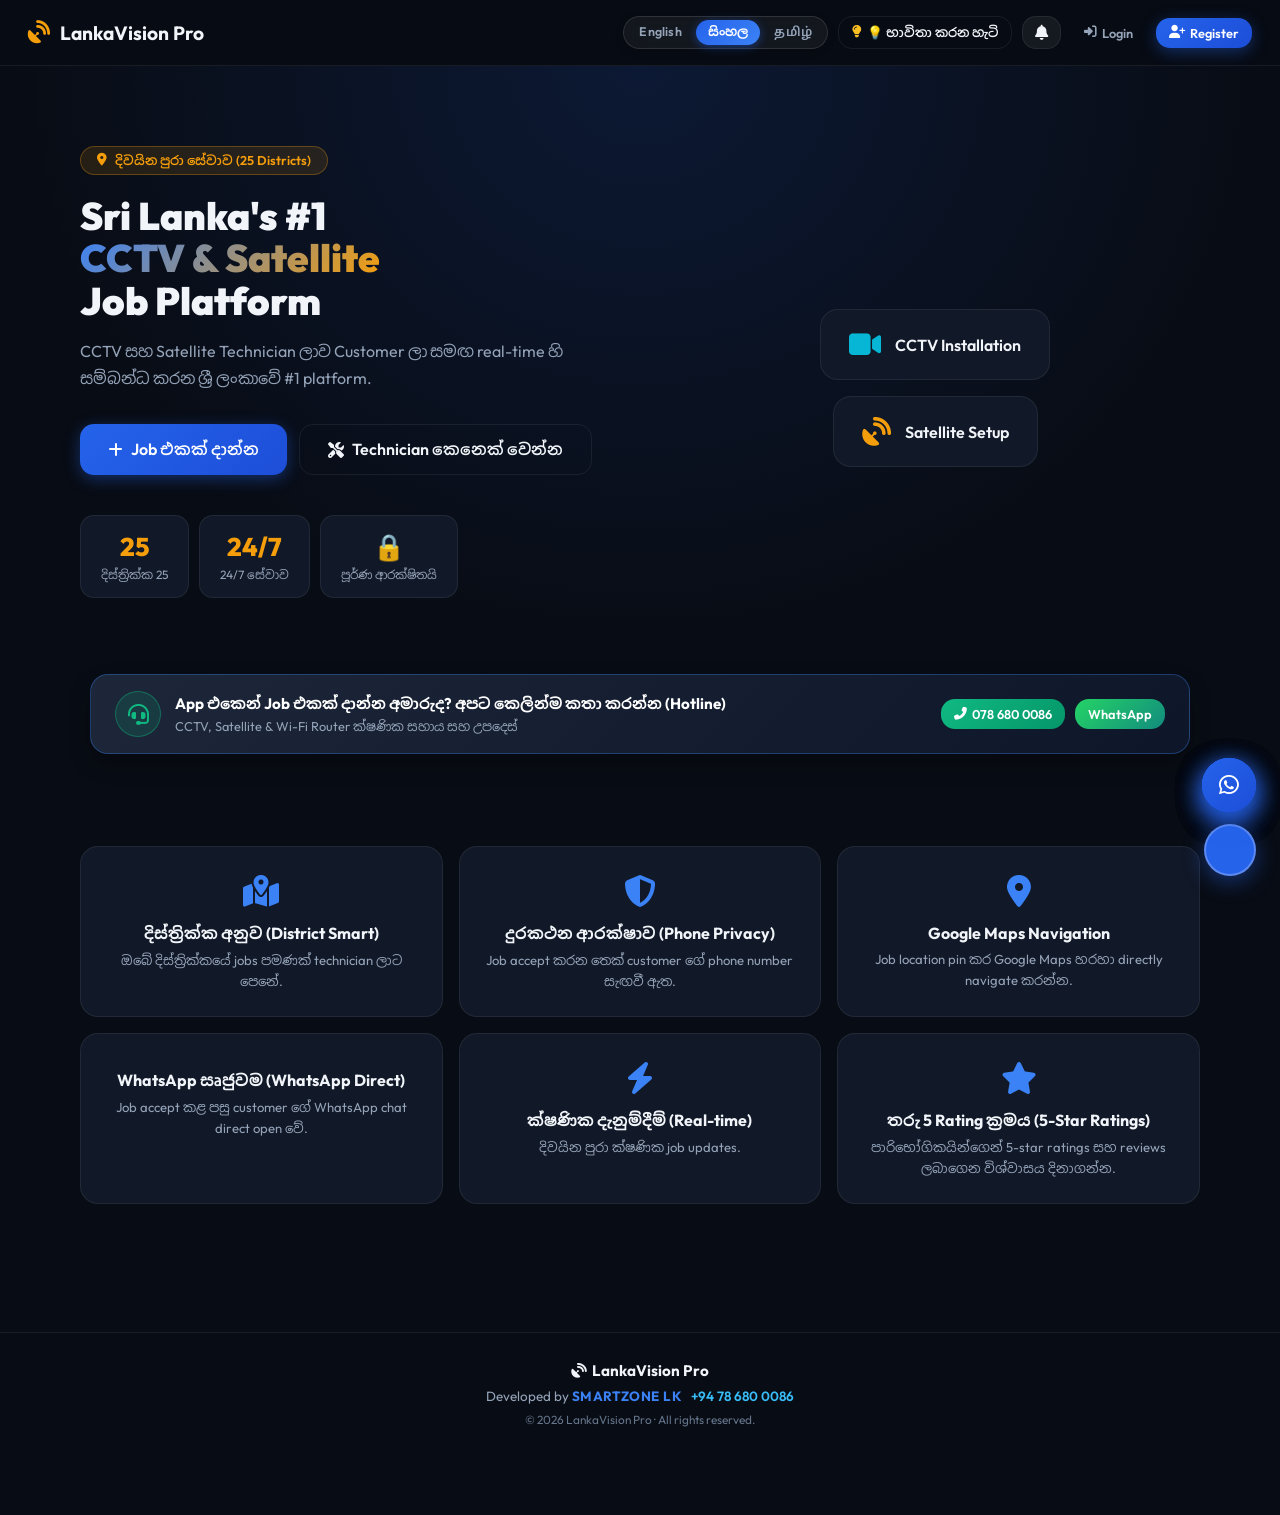
==== commit 2807d0f3: "Add files via upload" ====
--- a/index.html
+++ b/index.html
@@ -70,6 +70,7 @@
             <button type="button" class="lang-btn" onclick="setLanguage('si')" title="Sinhala">සිංහල</button>
             <button type="button" class="lang-btn" onclick="setLanguage('ta')" title="Tamil">தமிழ்</button>
           </div>
+          <button type="button" class="btn btn-outline btn-sm btn-help-nav" onclick="openHelpGuide()" title="How to use"><i class="fas fa-lightbulb" style="color:#fbbf24"></i> <span data-i18n="btn_help_guide">💡 භාවිතා කරන හැටි</span></button>
           <button type="button" class="icon-btn notif-bell-btn" onclick="toggleNotificationPanel()" title="Notifications" aria-label="Notifications"><i class="fas fa-bell"></i><span class="notif-badge hidden" id="notif-badge-landing">0</span></button>
           <button class="btn btn-ghost btn-sm nav-login-btn" onclick="showScreen('screen-login')"><i class="fas fa-sign-in-alt"></i> <span data-i18n="nav_login">Login</span></button>
           <button class="btn btn-primary btn-sm nav-reg-btn" onclick="showRegisterOptions()"><i class="fas fa-user-plus"></i> <span data-i18n="nav_register">Register</span></button>
@@ -81,6 +82,7 @@
           <button type="button" class="lang-btn" onclick="setLanguage('si')" title="Sinhala">සිංහල</button>
           <button type="button" class="lang-btn" onclick="setLanguage('ta')" title="Tamil">தமிழ்</button>
         </div>
+        <button type="button" class="btn btn-outline btn-sm btn-help-mobile" onclick="openHelpGuide()"><i class="fas fa-lightbulb" style="color:#fbbf24"></i> <span data-i18n="btn_help_guide">භාවිතා කරන හැටි</span></button>
       </div>
     </nav>
     <section class="hero-section">
@@ -107,6 +109,21 @@
         </div>
       </div>
     </section>
+
+    <!-- ====== DIRECT HOTLINE BANNER (NON-TECH USERS) ====== -->
+    <div class="landing-hotline-bar">
+      <div class="lhb-content">
+        <div class="lhb-icon-wrap"><i class="fas fa-headset"></i></div>
+        <div class="lhb-text">
+          <strong data-i18n="hotline_text">App එකෙන් Job එකක් දාන්න අමාරුද? අපට කෙලින්ම කතා කරන්න</strong>
+          <span>CCTV, Satellite &amp; Wi-Fi Router ක්ෂණික සහාය සහ උපදෙස්</span>
+        </div>
+      </div>
+      <div class="lhb-actions">
+        <a href="tel:+94786800086" class="btn btn-success btn-sm"><i class="fas fa-phone-alt"></i> 078 680 0086</a>
+        <a href="https://wa.me/94786800086?text=Hello%20LankaVision%20Support%20මට%20Job%20එකක්%20දාන්න%20උදව්%20ඕනේ" target="_blank" rel="noopener noreferrer" class="btn btn-whatsapp btn-sm"><i class="fab fa-whatsapp"></i> WhatsApp</a>
+      </div>
+    </div>
     <section class="features-section">
       <div class="feature-card"><div class="feature-icon"><i class="fas fa-map-marked-alt"></i></div><h3 data-i18n="feat_dist">District Smart Matching</h3><p data-i18n="feat_dist_desc">Technicians instantly see jobs available only within their home district or nearby regions.</p></div>
       <div class="feature-card"><div class="feature-icon"><i class="fas fa-shield-alt"></i></div><h3 data-i18n="feat_priv">Phone Privacy Protected</h3><p data-i18n="feat_priv_desc">Customer phone number is hidden until a technician accepts the job.</p></div>
@@ -310,9 +327,15 @@
     <div class="centered-screen">
       <div class="big-icon pulsing" style="color:var(--warning)"><i class="fas fa-clock"></i></div>
       <h2 data-i18n="pending_review_title">Under Review (Pending)</h2>
-      <p style="color:var(--txt2);max-width:320px" data-i18n="pending_review_desc">Your technician application is currently under review by our admin team. You can log in once approved. (24–48 hrs)</p>
-      <div class="info-pill"><i class="fas fa-envelope"></i> <span data-i18n="pending_wait_admin">Awaiting admin approval</span></div>
-      <button class="btn btn-outline" onclick="handleLogout()"><i class="fas fa-sign-out-alt"></i> <span data-i18n="nav_logout">Logout</span></button>
+      <p style="color:var(--txt2);max-width:340px;line-height:1.5" data-i18n="pending_review_desc">ඔබගේ Technician අයදුම්පත මේ වන විට අපගේ පරිපාලක කණ්ඩායම විසින් පරීක්ෂා කරමින් පවතී. අනුමත වූ පසු ඔබට ලොග් විය හැක.</p>
+      <div class="info-pill"><i class="fas fa-shield-alt"></i> <span data-i18n="pending_wait_admin">Awaiting admin approval (24–48 hrs)</span></div>
+      
+      <!-- Instant Admin WhatsApp Approval Button -->
+      <a href="https://wa.me/94786800086?text=Hello%20Admin,%20මම%20LankaVision%20Technician%20කෙනෙක්%20ලෙස%20Register%20වුණා.%20කරුණාකර%20මගේ%20Account%20එක%20Approve%20කරන්න." target="_blank" rel="noopener noreferrer" class="btn btn-whatsapp" style="margin-top:14px;padding:12px 18px;font-size:0.88rem">
+        <i class="fab fa-whatsapp" style="font-size:1.1rem"></i> <span>ඉක්මන් අනුමැතිය සඳහා Admin ට WhatsApp කරන්න 📲</span>
+      </a>
+
+      <button class="btn btn-outline btn-sm" onclick="handleLogout()" style="margin-top:10px"><i class="fas fa-sign-out-alt"></i> <span data-i18n="nav_logout">Logout</span></button>
     </div>
   </div>
 
@@ -326,7 +349,16 @@
     </div>
     <div class="page-content">
       <div class="form-card">
-        <h2><i class="fas fa-briefcase" style="color:var(--primary-l)"></i> <span data-i18n="post_job_title">New Job Request</span></h2>
+        <div style="display:flex;align-items:center;justify-content:space-between;margin-bottom:12px;flex-wrap:wrap;gap:8px">
+          <h2 style="margin:0"><i class="fas fa-briefcase" style="color:var(--primary-l)"></i> <span data-i18n="post_job_title">New Job Request</span></h2>
+          <button type="button" class="btn btn-outline btn-sm" onclick="openHelpGuide('customer')"><i class="fas fa-question-circle"></i> <span data-i18n="btn_help_guide">භාවිතා කරන හැටි</span></button>
+        </div>
+
+        <div class="post-job-hotline-tip">
+          <i class="fas fa-phone-alt" style="color:var(--success)"></i>
+          <span>Job එක දාන්න අපහසු නම් කෙලින්ම කතා කරන්න: <a href="tel:+94786800086" style="color:var(--primary-l);font-weight:700">078 680 0086</a></span>
+        </div>
+
         <form id="post-job-form" onsubmit="handlePostJob(event)">
 
           <!-- Guest info -->
@@ -341,11 +373,35 @@
           <div class="form-group">
             <label><i class="fas fa-tools"></i> <span data-i18n="job_type_label">Job Type</span></label>
             <div class="type-select">
-              <label class="type-opt"><input type="radio" name="job-type" value="CCTV" required /><span><i class="fas fa-video"></i> CCTV</span></label>
-              <label class="type-opt"><input type="radio" name="job-type" value="Satellite" /><span><i class="fas fa-satellite-dish"></i> Satellite</span></label>
-              <label class="type-opt"><input type="radio" name="job-type" value="Router" /><span><i class="fas fa-wifi"></i> Router Installation</span></label>
-            </div>
-          </div>
+              <label class="type-opt"><input type="radio" name="job-type" value="CCTV" required onchange="renderQuickIssuesForType('CCTV')" /><span><i class="fas fa-video"></i> CCTV</span></label>
+              <label class="type-opt"><input type="radio" name="job-type" value="Satellite" onchange="renderQuickIssuesForType('Satellite')" /><span><i class="fas fa-satellite-dish"></i> Satellite</span></label>
+              <label class="type-opt"><input type="radio" name="job-type" value="Router" onchange="renderQuickIssuesForType('Router')" /><span><i class="fas fa-wifi"></i> Router Installation</span></label>
+            </div>
+          </div>
+
+          <!-- Quick Problem Selector Chips -->
+          <div class="form-group" id="quick-problem-container">
+            <label style="display:flex;align-items:center;gap:6px">
+              <i class="fas fa-bolt" style="color:#fbbf24"></i>
+              <span data-i18n="quick_issues_title">⚡ නිතර ඇතිවන ගැටලු (එක Click එකකින් තෝරන්න):</span>
+            </label>
+            <div class="quick-issue-chips" id="quick-problem-chips">
+              <!-- Rendered dynamically on load or radio change -->
+            </div>
+          </div>
+
+          <!-- Urgent / Express Job Toggle -->
+          <div class="form-group urgent-job-group">
+            <label class="urgent-toggle-card">
+              <input type="checkbox" id="job-is-urgent" />
+              <div class="urgent-icon"><i class="fas fa-fire-alt"></i></div>
+              <div class="urgent-text-block">
+                <div class="urgent-title" data-i18n="lbl_urgent_job">🔴 හදිසි සේවාවක් (අදම අවශ්‍යයි - Urgent)</div>
+                <div class="urgent-desc" data-i18n="urgent_job_hint">හදිසි breakdown හෝ security ගැටලුවක් නම් මෙය තෝරන්න. අවට Technicians ලාට ක්ෂණික Alert ලැබේ.</div>
+              </div>
+            </label>
+          </div>
+
           <div class="form-group"><label><i class="fas fa-heading"></i> <span data-i18n="job_title_label">Job Title</span></label><input type="text" id="job-title" placeholder="e.g. CCTV installation at my shop" required /></div>
           <div class="form-group"><label><i class="fas fa-align-left"></i> <span data-i18n="job_desc_label">Description</span></label><textarea id="job-desc" rows="3" placeholder="Describe the job in detail..." required></textarea></div>
           <div class="form-group">
@@ -408,6 +464,7 @@
           <button type="button" class="lang-btn" onclick="setLanguage('si')" title="Sinhala">සිංහල</button>
           <button type="button" class="lang-btn" onclick="setLanguage('ta')" title="Tamil">தமிழ்</button>
         </div>
+        <button type="button" class="btn btn-outline btn-sm btn-help-nav" onclick="openHelpGuide()" title="How to use"><i class="fas fa-lightbulb" style="color:#fbbf24"></i> <span data-i18n="btn_help_guide">💡 භාවිතා කරන හැටි</span></button>
         <span id="nav-user-name" class="nav-name"></span>
         <button type="button" class="icon-btn notif-bell-btn" onclick="toggleNotificationPanel()" title="Notifications" aria-label="Notifications"><i class="fas fa-bell"></i><span class="notif-badge hidden" id="notif-badge-dash">0</span></button>
         <div class="menu-wrap">
@@ -415,6 +472,7 @@
           <div id="nav-dropdown" class="nav-dropdown hidden">
             <a id="dd-my-jobs" onclick="goToMyJobs()"><i class="fas fa-briefcase"></i> <span data-i18n="nav_my_jobs">My Jobs</span></a>
             <a onclick="goToProfile()"><i class="fas fa-user"></i> <span data-i18n="nav_profile">Profile</span></a>
+            <a onclick="openHelpGuide()"><i class="fas fa-lightbulb" style="color:#fbbf24"></i> <span data-i18n="btn_help_guide">💡 භාවිතා කරන හැටි</span></a>
             <a onclick="handleLogout()"><i class="fas fa-sign-out-alt"></i> <span data-i18n="nav_logout">Logout</span></a>
           </div>
         </div>
@@ -985,37 +1043,357 @@
     </div>
   </div>
 
-  <!-- ====== FORGOT PASSWORD MODAL ====== -->
+  <!-- ====== 💡 HOW TO USE / HELP GUIDE MODAL ====== -->
+  <div id="modal-help-guide" class="modal hidden">
+    <div class="modal-backdrop" onclick="closeModal('modal-help-guide')"></div>
+    <div class="modal-box help-guide-modal-box">
+      <button class="modal-close" onclick="closeModal('modal-help-guide')"><i class="fas fa-times"></i></button>
+      
+      <div style="text-align:center;margin-bottom:16px">
+        <div class="help-modal-icon-badge">
+          <i class="fas fa-lightbulb"></i>
+        </div>
+        <h2 style="font-size:1.25rem;font-weight:800;margin:0 0 6px 0" data-i18n="help_modal_title">LankaVision Pro භාවිතා කරන ආකාරය</h2>
+        <p style="font-size:0.84rem;color:var(--txt2);margin:0;line-height:1.4" data-i18n="help_modal_sub">පාරිභෝගිකයින්ට සහ Technicians ලාට පහසුවෙන්ම වැඩ කිරීමට සරල උපදෙස්</p>
+      </div>
+
+      <!-- Guide Role Tabs -->
+      <div class="help-role-tabs">
+        <button type="button" class="help-role-btn active" id="tab-help-cust" onclick="switchHelpTab('customer')">
+          <i class="fas fa-user"></i> <span data-i18n="help_tab_customer">👤 පාරිභෝගිකයින්ට (Customer)</span>
+        </button>
+        <button type="button" class="help-role-btn" id="tab-help-tech" onclick="switchHelpTab('technician')">
+          <i class="fas fa-tools"></i> <span data-i18n="help_tab_tech">🔧 Technicians ලාට</span>
+        </button>
+      </div>
+
+      <!-- Customer Guide Steps -->
+      <div id="help-content-cust" class="help-guide-content">
+        <div class="help-step-card">
+          <div class="hsc-num">1</div>
+          <div class="hsc-body">
+            <h4 data-i18n="help_cust_step1_t">1. සරලව Job එකක් දාන්න</h4>
+            <p data-i18n="help_cust_step1_d">ඔබේ නම, දුරකථන අංකය, අවශ්‍ය සේවාව (CCTV / Satellite / Router) සහ දිස්ත්‍රික්කය තෝරා Job එක Post කරන්න. අවශ්‍ය නම් නිතර ඇතිවන ගැටලු (Quick Problem) එක ක්ලික් එකෙන් තෝරන්න.</p>
+          </div>
+        </div>
+
+        <div class="help-step-card">
+          <div class="hsc-num">2</div>
+          <div class="hsc-body">
+            <h4 data-i18n="help_cust_step2_t">2. Technician කෙනෙක් භාරගැනීම</h4>
+            <p data-i18n="help_cust_step2_d">ඔබේ ප්‍රදේශයේ ලියාපදිංචි verified technician කෙනෙක් ඔබේ Job එක භාරගත් සැණින් ඔබට දැනුම්දීමක් ලැබේ. Technician ගේ නම, Photo එක සහ දුරකථන අංකය දිස්වේ.</p>
+          </div>
+        </div>
+
+        <div class="help-step-card">
+          <div class="hsc-num">3</div>
+          <div class="hsc-body">
+            <h4 data-i18n="help_cust_step3_t">3. පැමිණෙන වේලාව සහ හැඳුනුම්පත</h4>
+            <p data-i18n="help_cust_step3_d">Technician ඔබ අමතා පැමිණෙන වේලාව තහවුරු කරනු ඇත. නිවසට පැමිණි විට LankaVision Verified Digital ID කාඩ්පත පරීක්ෂා කර බැලිය හැක.</p>
+          </div>
+        </div>
+
+        <div class="help-step-card">
+          <div class="hsc-num">4</div>
+          <div class="hsc-body">
+            <h4 data-i18n="help_cust_step4_t">4. වැඩ අවසන් වීම සහ ඩිජිටල් බිල</h4>
+            <p data-i18n="help_cust_step4_d">වැඩ අවසන් වූ පසු Technician විසින් Live Photo එකක් දමා තහවුරු කරයි. ඉන්පසු WhatsApp හරහා නිල ඩිජිටල් බිල (Invoice) ලබාගෙන, ඔබගේ තරු 5 Rating එක ලබා දෙන්න.</p>
+          </div>
+        </div>
+      </div>
+
+      <!-- Technician Guide Steps -->
+      <div id="help-content-tech" class="help-guide-content hidden">
+        <div class="help-step-card">
+          <div class="hsc-num" style="background:linear-gradient(135deg,#f59e0b,#d97706)">1</div>
+          <div class="hsc-body">
+            <h4 data-i18n="help_tech_step1_t">1. ළඟම ඇති Jobs බලන්න (36 km)</h4>
+            <p data-i18n="help_tech_step1_d">ඔබ සිටින ස්ථානයේ සිට 36 km ඇතුළත ඇති නව Jobs ඔබට පෙනේ. සිතියම (Map) මඟින් Job එක ඇති ස්ථානය පහසුවෙන් බලාගත හැක.</p>
+          </div>
+        </div>
+
+        <div class="help-step-card">
+          <div class="hsc-num" style="background:linear-gradient(135deg,#3b82f6,#2563eb)">2</div>
+          <div class="hsc-body">
+            <h4 data-i18n="help_tech_step2_t">2. Job එකක් භාරගැනීම (Accept)</h4>
+            <p data-i18n="help_tech_step2_d">Job එක භාරගත් සැණින් Customer ගේ දුරකථන අංකය සහ WhatsApp Unlock වේ. පාරිභෝගිකයාට කතා කර පැමිණෙන දිනය/වේලාව Schedule කරන්න.</p>
+          </div>
+        </div>
+
+        <div class="help-step-card">
+          <div class="hsc-num" style="background:linear-gradient(135deg,#8b5cf6,#6d28d9)">3</div>
+          <div class="hsc-body">
+            <h4 data-i18n="help_tech_step3_t">3. Active Job අගුල (Next Job Unlock)</h4>
+            <p data-i18n="help_tech_step3_d">ඔබ භාරගත් Job එකට Visit එකක් Schedule කළ පසු හෝ Complete කළ පසු ඔබට ඊළඟ Jobs භාරගැනීමට ඉඩ ලැබේ.</p>
+          </div>
+        </div>
+
+        <div class="help-step-card">
+          <div class="hsc-num" style="background:linear-gradient(135deg,#10b981,#059669)">4</div>
+          <div class="hsc-body">
+            <h4 data-i18n="help_tech_step4_t">4. Live Photo එකෙන් Complete කර බිල යවන්න</h4>
+            <p data-i18n="help_tech_step4_d">වැඩ අවසන් වූ ස්ථානයේ Live Photo එකක් ගෙන Job එක Complete කරන්න. ඉන්පසු Digital Invoice එක සකසා Customer ගේ WhatsApp එකට කෙලින්ම බිල යවන්න.</p>
+          </div>
+        </div>
+      </div>
+
+      <!-- Quick Hotline inside guide -->
+      <div class="help-footer-contact">
+        <i class="fas fa-headset" style="color:var(--primary-l);font-size:1.2rem"></i>
+        <span>වැඩිදුර විමසීම් සඳහා: <a href="https://wa.me/94786800086" target="_blank" rel="noopener noreferrer" style="color:var(--success);font-weight:700"><i class="fab fa-whatsapp"></i> +94 78 680 0086</a></span>
+      </div>
+
+      <button type="button" class="btn btn-primary btn-full" onclick="closeModal('modal-help-guide')" style="margin-top:14px">
+        <i class="fas fa-check"></i> <span>හරි, මට තේරුණා (Got it)</span>
+      </button>
+    </div>
+  </div>
+
+  <!-- ====== 🧾 DIGITAL INVOICE & BILL MODAL ====== -->
+  <div id="modal-digital-invoice" class="modal hidden">
+    <div class="modal-backdrop" onclick="closeModal('modal-digital-invoice')"></div>
+    <div class="modal-box invoice-modal-box">
+      <button class="modal-close" onclick="closeModal('modal-digital-invoice')"><i class="fas fa-times"></i></button>
+      
+      <div class="invoice-header-strip">
+        <div style="display:flex;align-items:center;gap:10px">
+          <div class="inv-logo-icon"><i class="fas fa-file-invoice-dollar"></i></div>
+          <div>
+            <h3 style="margin:0;font-size:1.15rem;font-weight:800" data-i18n="modal_invoice_title">LankaVision සේවා බිල (Digital Invoice)</h3>
+            <span style="font-size:0.75rem;color:var(--txt3)" id="inv-job-number">INV-#0000</span>
+          </div>
+        </div>
+        <div class="inv-verified-seal"><i class="fas fa-check-circle"></i> Official Invoice</div>
+      </div>
+
+      <!-- Invoice Form (Technician Edit Mode) -->
+      <form id="invoice-edit-form" class="hidden" onsubmit="saveDigitalInvoice(event)">
+        <input type="hidden" id="inv-edit-job-id" />
+        
+        <div class="form-group">
+          <label><i class="fas fa-wrench"></i> <span data-i18n="inv_labour_fee">සේවා ගාස්තුව / වැඩ කුලිය (Labour Fee - රු.)</span> <span style="color:var(--danger)">*</span></label>
+          <input type="number" id="inv-input-labour" min="0" step="50" placeholder="e.g. 2500" required oninput="calculateInvoiceTotal()" />
+        </div>
+
+        <div class="form-group">
+          <label><i class="fas fa-boxes"></i> <span data-i18n="inv_parts_cost">අමතර කොටස් / උපකරණ වියදම (Parts Cost - රු.)</span></label>
+          <input type="number" id="inv-input-parts" min="0" step="50" placeholder="e.g. 4500" value="0" oninput="calculateInvoiceTotal()" />
+        </div>
+
+        <div class="form-group">
+          <label><i class="fas fa-clipboard-list"></i> <span data-i18n="inv_parts_desc">යෙදූ උපකරණ විස්තර (Parts Details)</span></label>
+          <textarea id="inv-input-parts-desc" rows="2" placeholder="e.g. RG6 Cable 25m, 4x BNC Connectors, 12V Power Adapter"></textarea>
+        </div>
+
+        <div class="form-group">
+          <label><i class="fas fa-shield-alt"></i> <span data-i18n="inv_warranty">වගකීම් කාලය (Warranty Period)</span></label>
+          <select id="inv-input-warranty">
+            <option value="No Warranty" data-i18n="inv_opt_no_warranty">වගකීමක් නැත (No Warranty)</option>
+            <option value="1 Month" data-i18n="inv_opt_1m">මාස 1ක Service Warranty</option>
+            <option value="3 Months" selected data-i18n="inv_opt_3m">මාස 3ක Service Warranty</option>
+            <option value="6 Months" data-i18n="inv_opt_6m">මාස 6ක Service Warranty</option>
+            <option value="1 Year" data-i18n="inv_opt_1y">අවුරුදු 1ක Warranty</option>
+          </select>
+        </div>
+
+        <div class="inv-total-banner">
+          <span style="font-size:0.92rem;font-weight:700" data-i18n="inv_total">මුළු මුදල (Total Amount):</span>
+          <span class="inv-total-amount" id="inv-calc-total">රු. 0.00</span>
+        </div>
+
+        <div style="display:grid;grid-template-columns:1fr 1fr;gap:10px;margin-top:16px">
+          <button type="submit" class="btn btn-primary" id="btn-save-inv">
+            <i class="fas fa-save"></i> <span data-i18n="btn_save_invoice">බිල Save කරන්න 💾</span>
+          </button>
+          <button type="button" class="btn btn-whatsapp" id="btn-wa-inv" onclick="sendInvoiceToCustomerWhatsApp()">
+            <i class="fab fa-whatsapp"></i> <span>WhatsApp යවන්න 📲</span>
+          </button>
+        </div>
+      </form>
+
+      <!-- Invoice View Mode (Read-Only Printable Receipt for Customer / Tech) -->
+      <div id="invoice-view-card" class="invoice-receipt-paper hidden">
+        <div class="irp-brand">
+          <i class="fas fa-satellite-dish" style="color:var(--primary-l);font-size:1.6rem"></i>
+          <div>
+            <div style="font-weight:900;font-size:1.15rem">LankaVision Pro</div>
+            <div style="font-size:0.72rem;color:var(--txt3)">Certified CCTV &amp; Satellite Service Receipt</div>
+          </div>
+        </div>
+        <hr class="irp-divider" />
+        <div class="irp-grid">
+          <div><small>Job:</small> <strong id="irp-job-title">Job Title</strong></div>
+          <div><small>Date:</small> <span id="irp-job-date">2026-09-11</span></div>
+          <div><small>Customer:</small> <span id="irp-cust-name">-</span></div>
+          <div><small>Technician:</small> <span id="irp-tech-name">-</span></div>
+        </div>
+        <div class="irp-table">
+          <div class="irp-row"><span data-i18n="inv_labour_fee">Service / Labour Fee:</span><strong id="irp-labour">රු. 0</strong></div>
+          <div class="irp-row"><span data-i18n="inv_parts_cost">Materials / Parts:</span><strong id="irp-parts">රු. 0</strong></div>
+          <div class="irp-parts-note" id="irp-parts-note"></div>
+          <div class="irp-row irp-warranty-row"><span><i class="fas fa-shield-alt"></i> Warranty:</span><span class="irp-warranty-badge" id="irp-warranty">-</span></div>
+          <div class="irp-row irp-total-row"><span>Total Amount:</span><span class="irp-grand-total" id="irp-total">රු. 0</span></div>
+        </div>
+        <div class="irp-footer-note">
+          <i class="fas fa-check-circle" style="color:var(--success)"></i> Payment confirmed &amp; verified via LankaVision Pro
+        </div>
+        <div style="display:flex;gap:10px;margin-top:14px">
+          <button type="button" class="btn btn-outline btn-sm btn-full" onclick="window.print()"><i class="fas fa-print"></i> Print / Save PDF</button>
+          <button type="button" class="btn btn-whatsapp btn-sm btn-full" id="btn-irp-share-wa" onclick="shareExistingInvoiceWhatsApp()"><i class="fab fa-whatsapp"></i> WhatsApp Share</button>
+        </div>
+      </div>
+
+    </div>
+  </div>
+
+  <!-- ====== 🪪 TECHNICIAN DIGITAL ID PASS MODAL ====== -->
+  <div id="modal-tech-id-card" class="modal hidden">
+    <div class="modal-backdrop" onclick="closeModal('modal-tech-id-card')"></div>
+    <div class="modal-box tech-id-modal-box">
+      <button class="modal-close" onclick="closeModal('modal-tech-id-card')"><i class="fas fa-times"></i></button>
+      
+      <!-- Official Digital ID Card Container -->
+      <div class="digital-id-pass" id="digital-id-pass">
+        <!-- Top Hologram Banner -->
+        <div class="dip-top-banner">
+          <div class="dip-brand">
+            <i class="fas fa-satellite-dish"></i> <span>LANKAVISION PRO</span>
+          </div>
+          <div class="dip-certified-chip">
+            <i class="fas fa-shield-alt"></i> VERIFIED
+          </div>
+        </div>
+
+        <!-- ID Card Body -->
+        <div class="dip-body">
+          <div class="dip-avatar-wrap">
+            <img id="dip-avatar-img" src="" alt="Technician" />
+            <div class="dip-badge-icon"><i class="fas fa-check"></i></div>
+          </div>
+          <div class="dip-info">
+            <div class="dip-name" id="dip-tech-name">Technician Name</div>
+            <div class="dip-role" data-i18n="tech_id_badge_verified">CERTIFIED &amp; VERIFIED TECHNICIAN</div>
+            <div class="dip-meta-row">
+              <span class="dip-id-num" id="dip-tech-id">LV-PRO-0000</span>
+              <span class="dip-district" id="dip-tech-district">Colombo</span>
+            </div>
+            <div class="dip-services" id="dip-tech-services">CCTV, Satellite</div>
+            <div class="dip-rating" id="dip-tech-rating">⭐⭐⭐⭐⭐ 5.0 / 5</div>
+          </div>
+        </div>
+
+        <!-- QR & Security Strip -->
+        <div class="dip-security-strip">
+          <div class="dip-sec-left">
+            <div style="font-size:0.72rem;font-weight:700;color:#38bdf8"><i class="fas fa-fingerprint"></i> SECURE DIGITAL CREDENTIAL</div>
+            <div style="font-size:0.65rem;color:var(--txt3)" data-i18n="tech_id_issued_by">LankaVision Pro Island-wide Network</div>
+          </div>
+          <div class="dip-qr-fake">
+            <i class="fas fa-qrcode"></i>
+          </div>
+        </div>
+      </div>
+
+      <p class="dip-help-hint" data-i18n="tech_id_show_hint">
+        💡 පාරිභෝගික නිවසට පැමිණි පසු මෙම ඩිජිටල් හැඳුනුම්පත පෙන්වා අනන්‍යතාවය තහවුරු කරන්න.
+      </p>
+
+      <button type="button" class="btn btn-outline btn-full" onclick="closeModal('modal-tech-id-card')" style="margin-top:12px">
+        <i class="fas fa-times"></i> Close (වසන්න)
+      </button>
+    </div>
+  </div>
+
+  <!-- ====== FORGOT PASSWORD MODAL (OTP DRIVEN) ====== -->
   <div id="modal-forgot-password" class="modal hidden">
     <div class="modal-backdrop" onclick="closeForgotPasswordModal()"></div>
     <div class="modal-box" style="max-width:440px">
       <button class="modal-close" onclick="closeForgotPasswordModal()"><i class="fas fa-times"></i></button>
+      
+      <!-- Top Icon & Header -->
       <div style="text-align:center;margin-bottom:18px">
         <div style="width:52px;height:52px;background:rgba(59,130,246,0.12);border:1px solid rgba(59,130,246,0.3);border-radius:50%;display:inline-flex;align-items:center;justify-content:center;color:var(--primary-l);font-size:1.5rem;margin-bottom:10px">
-          <i class="fas fa-key"></i>
+          <i class="fas fa-shield-alt"></i>
         </div>
         <h2 style="font-size:1.25rem;font-weight:800;margin:0 0 6px 0" data-i18n="modal_forgot_title">Reset Password</h2>
-        <p style="font-size:0.84rem;color:var(--txt2);margin:0;line-height:1.4" data-i18n="modal_forgot_desc">Enter your registered email address. We'll send you a secure link to reset your password.</p>
-      </div>
-      <form id="forgot-password-form" onsubmit="handleForgotPasswordSubmit(event)">
-        <div class="form-group">
-          <label><i class="fas fa-envelope"></i> <span data-i18n="email_label">Email Address</span></label>
-          <input type="email" id="forgot-email" placeholder="your@email.com" required style="width:100%" />
-        </div>
-        <div id="forgot-error" class="error-msg hidden" style="margin-bottom:12px"></div>
-        <div id="forgot-success" class="hidden" style="background:rgba(16,185,129,0.12);border:1px solid rgba(16,185,129,0.3);color:#34d399;padding:12px;border-radius:var(--r-m);font-size:0.85rem;margin-bottom:12px;display:flex;align-items:flex-start;gap:8px">
-          <i class="fas fa-check-circle" style="margin-top:2px;flex-shrink:0"></i>
-          <span id="forgot-success-text"></span>
-        </div>
-        <div style="display:flex;gap:10px;margin-top:16px">
-          <button type="button" class="btn btn-ghost btn-full" onclick="closeForgotPasswordModal()">
-            <i class="fas fa-times"></i> <span data-i18n="btn_cancel">Cancel</span>
+        <p style="font-size:0.84rem;color:var(--txt2);margin:0;line-height:1.4" id="forgot-step-desc" data-i18n="modal_forgot_desc">ඔබගේ ලියාපදිංචි Email ලිපිනයට OTP කේතයක් එවනු ඇත.</p>
+      </div>
+
+      <!-- Step 1: Request OTP -->
+      <div id="forgot-step-1">
+        <form id="forgot-otp-request-form" onsubmit="handleRequestPasswordOtp(event)">
+          <div class="form-group">
+            <label><i class="fas fa-envelope"></i> <span data-i18n="email_label">Email Address</span></label>
+            <input type="email" id="forgot-email" placeholder="your@email.com" required style="width:100%" />
+          </div>
+          <div id="forgot-step1-error" class="error-msg hidden" style="margin-bottom:12px"></div>
+          <div style="display:flex;gap:10px;margin-top:16px">
+            <button type="button" class="btn btn-ghost btn-full" onclick="closeForgotPasswordModal()">
+              <i class="fas fa-times"></i> <span data-i18n="btn_cancel">Cancel</span>
+            </button>
+            <button type="submit" class="btn btn-primary btn-full" id="btn-get-otp">
+              <i class="fas fa-paper-plane"></i> <span data-i18n="btn_get_otp">Get OTP Code 📨</span>
+            </button>
+          </div>
+        </form>
+      </div>
+
+      <!-- Step 2: Verify OTP & Set New Password -->
+      <div id="forgot-step-2" class="hidden">
+        <div style="background:rgba(59,130,246,0.08);border:1px solid rgba(59,130,246,0.25);border-radius:var(--r-m);padding:10px 14px;margin-bottom:16px;display:flex;align-items:center;justify-content:space-between;gap:8px">
+          <div style="font-size:0.82rem;color:var(--txt2);line-height:1.3">
+            <i class="fas fa-envelope-open-text" style="color:var(--primary-l);margin-right:4px"></i>
+            <span>OTP sent to: <strong id="forgot-sent-target" style="color:var(--txt)"></strong></span>
+          </div>
+          <button type="button" class="btn btn-ghost btn-sm" onclick="backToStep1()" style="padding:3px 8px;font-size:0.75rem" title="Change email">
+            <i class="fas fa-edit"></i> Edit
           </button>
-          <button type="submit" class="btn btn-primary btn-full" id="btn-send-forgot-reset">
-            <i class="fas fa-paper-plane"></i> <span data-i18n="btn_send_reset">Send Reset Link 📨</span>
-          </button>
-        </div>
-      </form>
+        </div>
+
+        <form id="forgot-verify-form" onsubmit="handleVerifyOtpAndResetPassword(event)">
+          <!-- 6-digit OTP code -->
+          <div class="form-group">
+            <label><i class="fas fa-key"></i> <span data-i18n="lbl_otp_code">6-Digit OTP Code</span> <span style="color:var(--danger)">*</span></label>
+            <input type="text" id="forgot-otp-input" maxlength="6" pattern="[0-9]{6}" inputmode="numeric" placeholder="123456" required style="width:100%;letter-spacing:6px;font-size:1.3rem;font-weight:800;text-align:center;font-family:monospace" />
+            <div style="display:flex;justify-content:space-between;align-items:center;margin-top:6px">
+              <span style="font-size:0.75rem;color:var(--txt3)"><i class="fas fa-clock"></i> Valid for 15 mins</span>
+              <a href="javascript:void(0)" id="btn-resend-otp" onclick="resendPasswordOtp()" style="font-size:0.78rem;color:var(--primary-l);font-weight:600;text-decoration:none">
+                Resend OTP 🔄
+              </a>
+            </div>
+          </div>
+
+          <!-- New Password -->
+          <div class="form-group pwd-group">
+            <label><i class="fas fa-lock"></i> <span data-i18n="lbl_new_password">New Password</span> (Min 6 chars) <span style="color:var(--danger)">*</span></label>
+            <input type="password" id="forgot-new-pwd" placeholder="New Password" minlength="6" required style="width:100%" />
+            <button type="button" class="pwd-toggle" onclick="togglePwd('forgot-new-pwd',this)"><i class="fas fa-eye"></i></button>
+          </div>
+
+          <!-- Confirm New Password -->
+          <div class="form-group pwd-group">
+            <label><i class="fas fa-check-double"></i> <span data-i18n="lbl_confirm_new_password">Confirm New Password</span> <span style="color:var(--danger)">*</span></label>
+            <input type="password" id="forgot-confirm-pwd" placeholder="Confirm Password" minlength="6" required style="width:100%" />
+            <button type="button" class="pwd-toggle" onclick="togglePwd('forgot-confirm-pwd',this)"><i class="fas fa-eye"></i></button>
+          </div>
+
+          <div id="forgot-step2-error" class="error-msg hidden" style="margin-bottom:12px"></div>
+          <div id="forgot-step2-success" class="hidden" style="background:rgba(16,185,129,0.12);border:1px solid rgba(16,185,129,0.3);color:#34d399;padding:12px;border-radius:var(--r-m);font-size:0.85rem;margin-bottom:12px;display:flex;align-items:flex-start;gap:8px">
+            <i class="fas fa-check-circle" style="margin-top:2px;flex-shrink:0"></i>
+            <span id="forgot-step2-success-text"></span>
+          </div>
+
+          <div style="display:flex;gap:10px;margin-top:16px">
+            <button type="button" class="btn btn-ghost btn-full" onclick="closeForgotPasswordModal()">
+              <i class="fas fa-times"></i> <span data-i18n="btn_cancel">Cancel</span>
+            </button>
+            <button type="submit" class="btn btn-primary btn-full" id="btn-submit-new-pwd">
+              <i class="fas fa-save"></i> <span data-i18n="btn_save_new_pwd">Change Password 🔒</span>
+            </button>
+          </div>
+        </form>
+      </div>
+
     </div>
   </div>
 
--- a/style.css
+++ b/style.css
@@ -2031,10 +2031,582 @@
   display: block;
 }
 
-
-
-
-
-
-
-
+/* ====== DIRECT HOTLINE BANNER (NON-TECH USERS) ====== */
+.landing-hotline-bar {
+  max-width: 1100px;
+  margin: 16px auto 32px auto;
+  padding: 16px 24px;
+  background: linear-gradient(135deg, rgba(30, 41, 59, 0.95), rgba(15, 23, 42, 0.95));
+  border: 1.5px solid rgba(59, 130, 246, 0.35);
+  border-radius: var(--r-l);
+  display: flex;
+  align-items: center;
+  justify-content: space-between;
+  gap: 16px;
+  flex-wrap: wrap;
+  box-shadow: 0 10px 25px -5px rgba(0, 0, 0, 0.4);
+}
+.lhb-content {
+  display: flex;
+  align-items: center;
+  gap: 14px;
+}
+.lhb-icon-wrap {
+  width: 46px;
+  height: 46px;
+  border-radius: 50%;
+  background: rgba(16, 185, 129, 0.15);
+  border: 1.5px solid rgba(16, 185, 129, 0.4);
+  display: flex;
+  align-items: center;
+  justify-content: center;
+  color: var(--success);
+  font-size: 1.3rem;
+  flex-shrink: 0;
+}
+.lhb-text strong {
+  display: block;
+  font-size: 0.95rem;
+  color: #fff;
+  margin-bottom: 2px;
+}
+.lhb-text span {
+  font-size: 0.8rem;
+  color: var(--txt2);
+}
+.lhb-actions {
+  display: flex;
+  gap: 10px;
+  align-items: center;
+}
+.post-job-hotline-tip {
+  display: flex;
+  align-items: center;
+  gap: 10px;
+  padding: 10px 14px;
+  background: rgba(16, 185, 129, 0.08);
+  border: 1px solid rgba(16, 185, 129, 0.25);
+  border-radius: var(--r-m);
+  font-size: 0.82rem;
+  color: var(--txt);
+  margin-bottom: 16px;
+}
+
+/* ====== QUICK PROBLEM SELECTOR ====== */
+.quick-issue-chips {
+  display: flex;
+  flex-wrap: wrap;
+  gap: 8px;
+  margin-top: 6px;
+}
+.q-chip {
+  background: var(--bg2);
+  border: 1px solid var(--border);
+  color: var(--txt2);
+  padding: 7px 12px;
+  border-radius: 20px;
+  font-size: 0.78rem;
+  font-weight: 600;
+  cursor: pointer;
+  transition: all 0.2s ease;
+  display: inline-flex;
+  align-items: center;
+  gap: 6px;
+}
+.q-chip:hover {
+  background: rgba(59, 130, 246, 0.15);
+  border-color: var(--primary-l);
+  color: #fff;
+  transform: translateY(-1px);
+}
+.q-chip.active {
+  background: linear-gradient(135deg, rgba(59, 130, 246, 0.25), rgba(139, 92, 246, 0.25));
+  border-color: var(--accent);
+  color: #fff;
+  box-shadow: 0 0 10px rgba(59, 130, 246, 0.3);
+}
+
+/* ====== URGENT JOB REQUEST ====== */
+.urgent-toggle-card {
+  display: flex;
+  align-items: center;
+  gap: 12px;
+  padding: 12px 16px;
+  background: rgba(239, 68, 68, 0.06);
+  border: 1.5px dashed rgba(239, 68, 68, 0.35);
+  border-radius: var(--r-m);
+  cursor: pointer;
+  transition: all 0.2s ease;
+}
+.urgent-toggle-card:hover {
+  background: rgba(239, 68, 68, 0.1);
+  border-color: var(--danger);
+}
+.urgent-toggle-card input[type="checkbox"] {
+  width: 20px;
+  height: 20px;
+  accent-color: var(--danger);
+  cursor: pointer;
+}
+.urgent-icon {
+  font-size: 1.4rem;
+  color: var(--danger);
+  animation: pulse 1.8s infinite;
+}
+.urgent-title {
+  font-weight: 800;
+  font-size: 0.88rem;
+  color: #f87171;
+}
+.urgent-desc {
+  font-size: 0.76rem;
+  color: var(--txt2);
+  line-height: 1.35;
+}
+.badge-urgent {
+  background: rgba(239, 68, 68, 0.2);
+  border: 1px solid var(--danger);
+  color: #fca5a5;
+  font-weight: 800;
+  font-size: 0.72rem;
+  padding: 3px 8px;
+  border-radius: 6px;
+  display: inline-flex;
+  align-items: center;
+  gap: 4px;
+  animation: pulse 1.6s infinite;
+}
+
+/* ====== STEP-BY-STEP PROGRESS TRACKER ====== */
+.job-step-tracker {
+  display: flex;
+  align-items: center;
+  justify-content: space-between;
+  position: relative;
+  margin: 12px 0 14px 0;
+  padding: 10px 14px;
+  background: rgba(15, 23, 42, 0.6);
+  border: 1px solid rgba(255, 255, 255, 0.07);
+  border-radius: var(--r-m);
+}
+.jst-step {
+  display: flex;
+  flex-direction: column;
+  align-items: center;
+  text-align: center;
+  position: relative;
+  z-index: 2;
+  flex: 1;
+}
+.jst-dot {
+  width: 28px;
+  height: 28px;
+  border-radius: 50%;
+  background: var(--bg2);
+  border: 2px solid var(--border);
+  color: var(--txt3);
+  font-size: 0.72rem;
+  display: flex;
+  align-items: center;
+  justify-content: center;
+  font-weight: 700;
+  transition: all 0.3s ease;
+}
+.jst-lbl {
+  font-size: 0.64rem;
+  color: var(--txt3);
+  margin-top: 4px;
+  font-weight: 600;
+  white-space: nowrap;
+}
+.jst-step.done .jst-dot {
+  background: var(--success);
+  border-color: var(--success);
+  color: #fff;
+}
+.jst-step.done .jst-lbl {
+  color: #34d399;
+}
+.jst-step.active .jst-dot {
+  background: var(--primary);
+  border-color: var(--accent);
+  color: #fff;
+  box-shadow: 0 0 12px var(--accent);
+}
+.jst-step.active .jst-lbl {
+  color: var(--primary-l);
+  font-weight: 700;
+}
+.jst-line {
+  position: absolute;
+  top: 24px;
+  left: 10%;
+  right: 10%;
+  height: 2px;
+  background: var(--border);
+  z-index: 1;
+}
+.jst-line-fill {
+  height: 100%;
+  background: linear-gradient(90deg, var(--success), var(--primary-l));
+  transition: width 0.4s ease;
+}
+
+/* ====== HELP GUIDE MODAL ====== */
+.help-guide-modal-box {
+  max-width: 540px;
+}
+.help-modal-icon-badge {
+  width: 52px;
+  height: 52px;
+  border-radius: 50%;
+  background: rgba(245, 158, 11, 0.15);
+  border: 1.5px solid rgba(245, 158, 11, 0.35);
+  display: inline-flex;
+  align-items: center;
+  justify-content: center;
+  font-size: 1.5rem;
+  color: #fbbf24;
+  margin-bottom: 8px;
+}
+.help-role-tabs {
+  display: grid;
+  grid-template-columns: 1fr 1fr;
+  gap: 8px;
+  background: var(--bg2);
+  padding: 4px;
+  border-radius: var(--r-m);
+  margin-bottom: 16px;
+}
+.help-role-btn {
+  padding: 9px;
+  border-radius: var(--r-s);
+  border: none;
+  background: transparent;
+  color: var(--txt2);
+  font-weight: 700;
+  font-size: 0.82rem;
+  cursor: pointer;
+  transition: all 0.2s ease;
+}
+.help-role-btn.active {
+  background: var(--card);
+  color: var(--txt);
+  box-shadow: 0 2px 8px rgba(0,0,0,0.3);
+}
+.help-guide-content {
+  display: flex;
+  flex-direction: column;
+  gap: 10px;
+  max-height: 380px;
+  overflow-y: auto;
+  padding-right: 4px;
+}
+.help-step-card {
+  display: flex;
+  gap: 12px;
+  background: var(--card);
+  border: 1px solid var(--border);
+  border-radius: var(--r-m);
+  padding: 12px;
+}
+.hsc-num {
+  width: 28px;
+  height: 28px;
+  border-radius: 50%;
+  background: linear-gradient(135deg, var(--primary), var(--primary-d));
+  color: #fff;
+  font-weight: 800;
+  font-size: 0.82rem;
+  display: flex;
+  align-items: center;
+  justify-content: center;
+  flex-shrink: 0;
+}
+.hsc-body h4 {
+  margin: 0 0 3px 0;
+  font-size: 0.88rem;
+  font-weight: 700;
+  color: var(--txt);
+}
+.hsc-body p {
+  margin: 0;
+  font-size: 0.78rem;
+  color: var(--txt2);
+  line-height: 1.45;
+}
+.help-footer-contact {
+  display: flex;
+  align-items: center;
+  justify-content: center;
+  gap: 8px;
+  margin-top: 14px;
+  font-size: 0.82rem;
+  color: var(--txt2);
+}
+
+/* ====== DIGITAL INVOICE & RECEIPT ====== */
+.invoice-modal-box {
+  max-width: 500px;
+}
+.invoice-header-strip {
+  display: flex;
+  align-items: center;
+  justify-content: space-between;
+  border-bottom: 1px solid var(--border);
+  padding-bottom: 12px;
+  margin-bottom: 14px;
+}
+.inv-logo-icon {
+  width: 40px;
+  height: 40px;
+  border-radius: 10px;
+  background: rgba(16, 185, 129, 0.15);
+  border: 1px solid rgba(16, 185, 129, 0.3);
+  color: var(--success);
+  display: flex;
+  align-items: center;
+  justify-content: center;
+  font-size: 1.2rem;
+}
+.inv-verified-seal {
+  font-size: 0.74rem;
+  font-weight: 700;
+  color: var(--success);
+  background: rgba(16, 185, 129, 0.1);
+  padding: 4px 8px;
+  border-radius: 6px;
+  border: 1px solid rgba(16, 185, 129, 0.25);
+}
+.inv-total-banner {
+  display: flex;
+  align-items: center;
+  justify-content: space-between;
+  padding: 12px 16px;
+  background: linear-gradient(135deg, rgba(16, 185, 129, 0.12), rgba(59, 130, 246, 0.12));
+  border: 1.5px solid rgba(16, 185, 129, 0.4);
+  border-radius: var(--r-m);
+  margin-top: 10px;
+}
+.inv-total-amount {
+  font-size: 1.3rem;
+  font-weight: 900;
+  color: #34d399;
+}
+.invoice-receipt-paper {
+  background: #ffffff;
+  color: #1e293b;
+  border-radius: var(--r-m);
+  padding: 18px;
+  box-shadow: 0 10px 25px rgba(0,0,0,0.3);
+}
+.irp-brand {
+  display: flex;
+  align-items: center;
+  gap: 12px;
+}
+.irp-divider {
+  border: none;
+  border-top: 1.5px dashed #cbd5e1;
+  margin: 12px 0;
+}
+.irp-grid {
+  display: grid;
+  grid-template-columns: 1fr 1fr;
+  gap: 6px;
+  font-size: 0.78rem;
+  color: #475569;
+  margin-bottom: 12px;
+}
+.irp-grid small {
+  color: #94a3b8;
+}
+.irp-table {
+  border-top: 1px solid #e2e8f0;
+  padding-top: 8px;
+}
+.irp-row {
+  display: flex;
+  justify-content: space-between;
+  align-items: center;
+  font-size: 0.85rem;
+  padding: 4px 0;
+}
+.irp-parts-note {
+  font-size: 0.75rem;
+  color: #64748b;
+  font-style: italic;
+  padding-left: 8px;
+  margin-bottom: 6px;
+}
+.irp-warranty-badge {
+  background: #ecfdf5;
+  color: #059669;
+  font-weight: 700;
+  font-size: 0.75rem;
+  padding: 2px 8px;
+  border-radius: 4px;
+}
+.irp-total-row {
+  border-top: 2px solid #0f172a;
+  margin-top: 8px;
+  padding-top: 8px;
+  font-weight: 800;
+  font-size: 1rem;
+}
+.irp-grand-total {
+  font-size: 1.15rem;
+  color: #059669;
+  font-weight: 900;
+}
+.irp-footer-note {
+  text-align: center;
+  font-size: 0.72rem;
+  color: #64748b;
+  margin-top: 12px;
+  padding-top: 8px;
+  border-top: 1px dashed #cbd5e1;
+}
+
+/* ====== DIGITAL TECHNICIAN ID PASS ====== */
+.tech-id-modal-box {
+  max-width: 420px;
+}
+.digital-id-pass {
+  background: linear-gradient(135deg, #0f172a 0%, #1e293b 100%);
+  border: 2px solid #3b82f6;
+  border-radius: var(--r-l);
+  overflow: hidden;
+  box-shadow: 0 15px 35px -5px rgba(59, 130, 246, 0.35);
+  position: relative;
+}
+.dip-top-banner {
+  background: linear-gradient(90deg, #1d4ed8, #7c3aed);
+  padding: 10px 14px;
+  display: flex;
+  align-items: center;
+  justify-content: space-between;
+}
+.dip-brand {
+  font-weight: 900;
+  font-size: 0.85rem;
+  letter-spacing: 1px;
+  color: #fff;
+  display: flex;
+  align-items: center;
+  gap: 6px;
+}
+.dip-certified-chip {
+  background: rgba(255,255,255,0.2);
+  color: #fff;
+  font-weight: 800;
+  font-size: 0.68rem;
+  padding: 2px 8px;
+  border-radius: 12px;
+  border: 1px solid rgba(255,255,255,0.4);
+}
+.dip-body {
+  padding: 16px;
+  display: flex;
+  gap: 14px;
+  align-items: center;
+}
+.dip-avatar-wrap {
+  position: relative;
+  width: 80px;
+  height: 80px;
+  flex-shrink: 0;
+}
+.dip-avatar-wrap img {
+  width: 100%;
+  height: 100%;
+  border-radius: 12px;
+  object-fit: cover;
+  border: 2px solid var(--accent);
+}
+.dip-badge-icon {
+  position: absolute;
+  bottom: -4px;
+  right: -4px;
+  width: 22px;
+  height: 22px;
+  border-radius: 50%;
+  background: var(--success);
+  color: #fff;
+  font-size: 0.7rem;
+  display: flex;
+  align-items: center;
+  justify-content: center;
+  border: 2px solid #0f172a;
+}
+.dip-info {
+  flex: 1;
+}
+.dip-name {
+  font-size: 1.05rem;
+  font-weight: 800;
+  color: #fff;
+  margin-bottom: 2px;
+}
+.dip-role {
+  font-size: 0.68rem;
+  font-weight: 800;
+  color: #60a5fa;
+  letter-spacing: 0.5px;
+  margin-bottom: 6px;
+}
+.dip-meta-row {
+  display: flex;
+  gap: 8px;
+  font-size: 0.74rem;
+  margin-bottom: 4px;
+}
+.dip-id-num {
+  font-family: monospace;
+  font-weight: 700;
+  color: #f59e0b;
+  background: rgba(245, 158, 11, 0.12);
+  padding: 1px 6px;
+  border-radius: 4px;
+}
+.dip-district {
+  color: var(--txt2);
+}
+.dip-services {
+  font-size: 0.72rem;
+  color: var(--txt3);
+}
+.dip-rating {
+  font-size: 0.76rem;
+  color: #fbbf24;
+  font-weight: 700;
+  margin-top: 3px;
+}
+.dip-security-strip {
+  background: rgba(15, 23, 42, 0.8);
+  border-top: 1px solid rgba(255,255,255,0.08);
+  padding: 8px 14px;
+  display: flex;
+  align-items: center;
+  justify-content: space-between;
+}
+.dip-qr-fake {
+  color: #38bdf8;
+  font-size: 1.5rem;
+}
+.dip-help-hint {
+  font-size: 0.78rem;
+  color: var(--txt2);
+  text-align: center;
+  margin-top: 12px;
+  line-height: 1.4;
+}
+
+
+
+
+
+
+
+
+
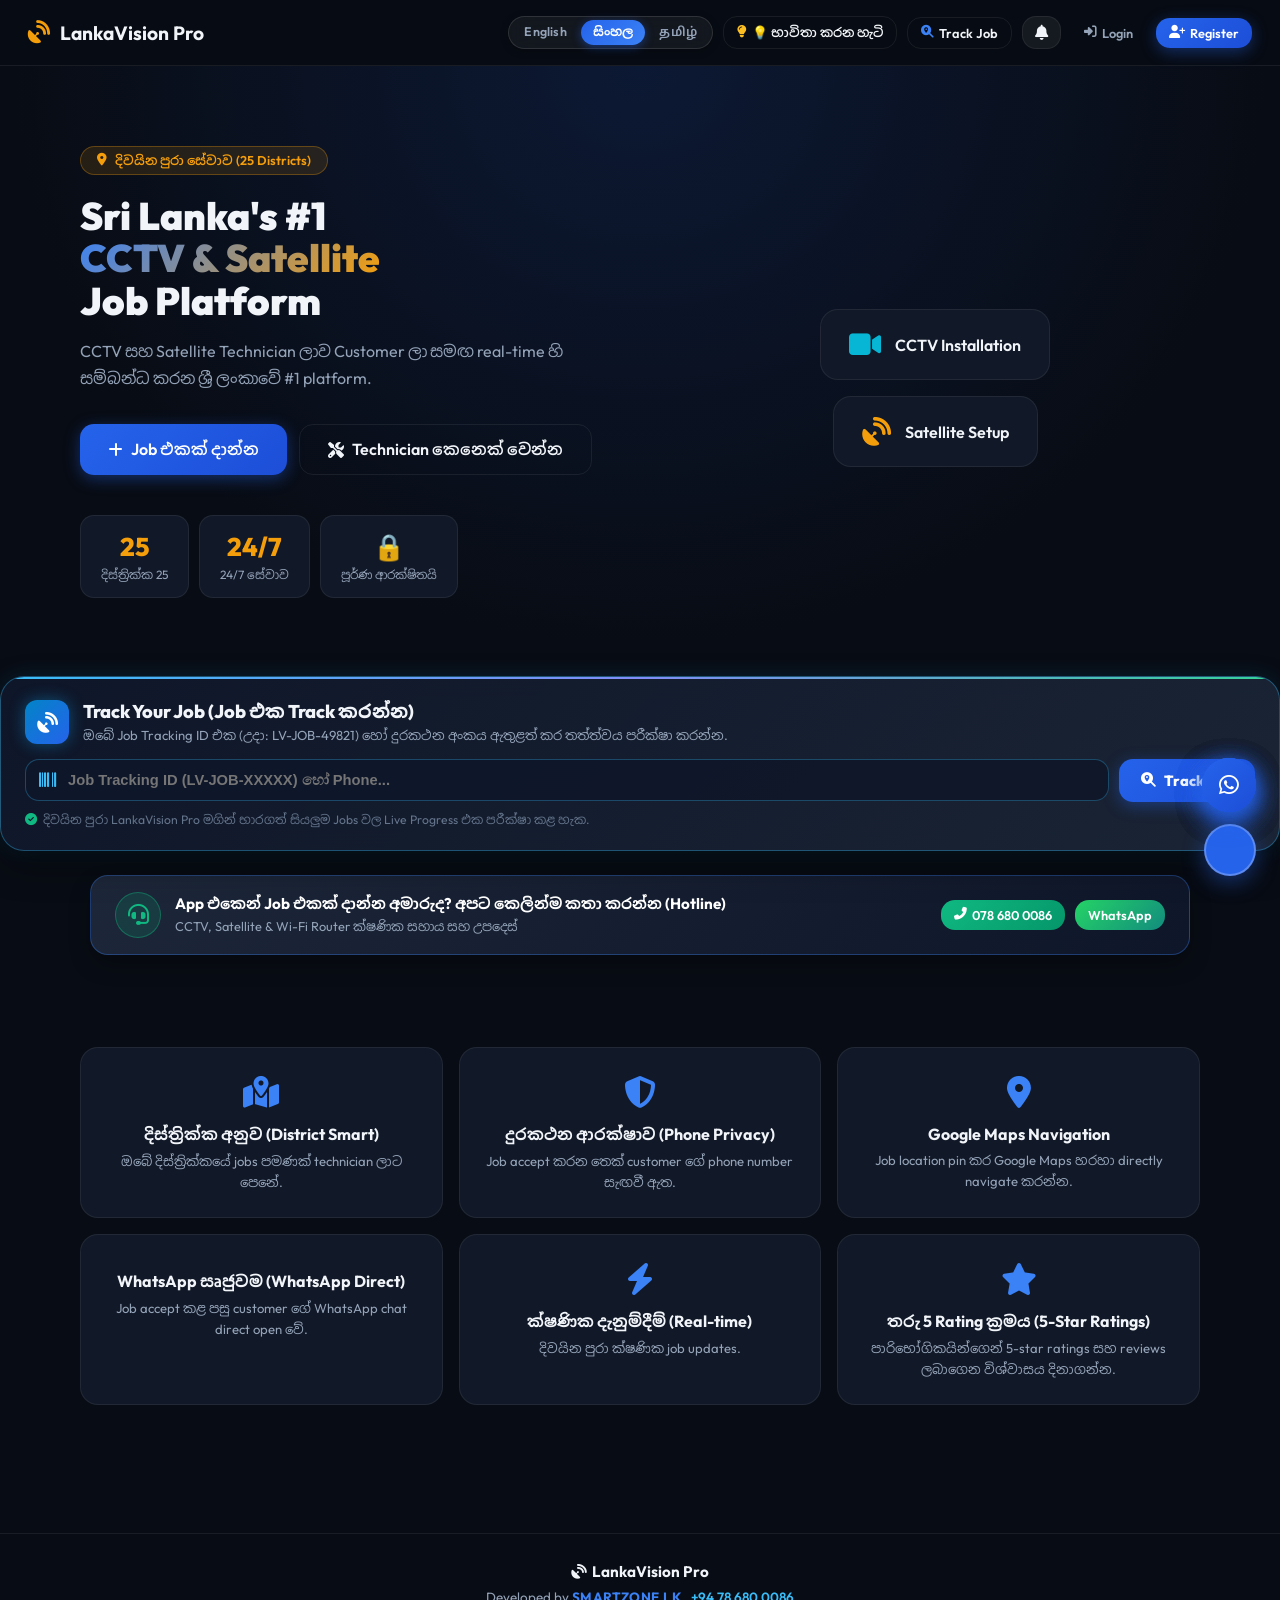
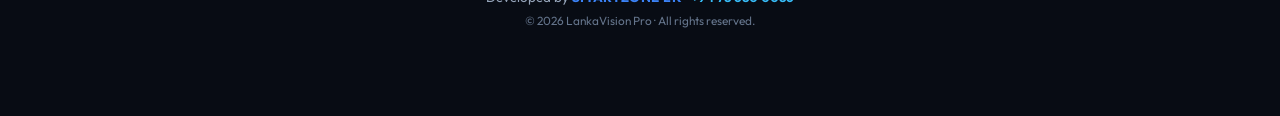
==== commit 779919c1: "Add files via upload" ====
--- a/index.html
+++ b/index.html
@@ -71,6 +71,7 @@
             <button type="button" class="lang-btn" onclick="setLanguage('ta')" title="Tamil">தமிழ்</button>
           </div>
           <button type="button" class="btn btn-outline btn-sm btn-help-nav" onclick="openHelpGuide()" title="How to use"><i class="fas fa-lightbulb" style="color:#fbbf24"></i> <span data-i18n="btn_help_guide">💡 භාවිතා කරන හැටි</span></button>
+          <button type="button" class="btn btn-outline btn-sm btn-track-nav" onclick="openTrackJobModal()" title="Track your job"><i class="fas fa-search-location" style="color:var(--primary-l)"></i> <span data-i18n="btn_track_job">Track Job</span></button>
           <button type="button" class="icon-btn notif-bell-btn" onclick="toggleNotificationPanel()" title="Notifications" aria-label="Notifications"><i class="fas fa-bell"></i><span class="notif-badge hidden" id="notif-badge-landing">0</span></button>
           <button class="btn btn-ghost btn-sm nav-login-btn" onclick="showScreen('screen-login')"><i class="fas fa-sign-in-alt"></i> <span data-i18n="nav_login">Login</span></button>
           <button class="btn btn-primary btn-sm nav-reg-btn" onclick="showRegisterOptions()"><i class="fas fa-user-plus"></i> <span data-i18n="nav_register">Register</span></button>
@@ -109,6 +110,30 @@
         </div>
       </div>
     </section>
+
+    <!-- ====== 🔍 LIVE JOB TRACKING SECTION (LANDING) ====== -->
+    <div class="landing-track-job-box">
+      <div class="ltj-header">
+        <div class="ltj-icon-pulse"><i class="fas fa-satellite-dish"></i></div>
+        <div class="ltj-text">
+          <h3 data-i18n="track_job_heading">Track Your Job (Job එක Track කරන්න)</h3>
+          <p data-i18n="track_job_sub">ඔබේ Job Tracking ID එක (උදා: LV-JOB-49821) හෝ දුරකථන අංකය ඇතුළත් කර තත්ත්වය පරීක්ෂා කරන්න.</p>
+        </div>
+      </div>
+      <div class="ltj-form-row">
+        <div class="ltj-input-wrap">
+          <i class="fas fa-barcode"></i>
+          <input type="text" id="landing-job-track-input" placeholder="Job Tracking ID (LV-JOB-XXXXX) හෝ Phone..." data-i18n-placeholder="track_job_placeholder" onkeydown="if(event.key==='Enter')trackJobSearch('landing-job-track-input')" />
+        </div>
+        <button type="button" class="btn btn-primary btn-track" onclick="trackJobSearch('landing-job-track-input')">
+          <i class="fas fa-search-location"></i> <span data-i18n="btn_track_job">Track Job</span>
+        </button>
+      </div>
+      <div class="ltj-quick-tip">
+        <i class="fas fa-check-circle" style="color:var(--success)"></i>
+        <span>දිවයින පුරා LankaVision Pro මගින් භාරගත් සියලුම Jobs වල Live Progress එක පරීක්ෂා කළ හැක.</span>
+      </div>
+    </div>
 
     <!-- ====== DIRECT HOTLINE BANNER (NON-TECH USERS) ====== -->
     <div class="landing-hotline-bar">
@@ -380,7 +405,7 @@
           </div>
 
           <!-- Quick Problem Selector Chips -->
-          <div class="form-group" id="quick-problem-container">
+          <div class="form-group hidden" id="quick-problem-container">
             <label style="display:flex;align-items:center;gap:6px">
               <i class="fas fa-bolt" style="color:#fbbf24"></i>
               <span data-i18n="quick_issues_title">⚡ නිතර ඇතිවන ගැටලු (එක Click එකකින් තෝරන්න):</span>
@@ -460,17 +485,18 @@
       <div class="nav-brand" onclick="handleBrandNav()" style="cursor:pointer"><i class="fas fa-satellite-dish"></i><span data-i18n="brand_name">LankaVision</span></div>
       <div class="nav-user">
         <div class="lang-switcher lang-switcher-compact">
-          <button type="button" class="lang-btn active" onclick="setLanguage('en')" title="English">English</button>
-          <button type="button" class="lang-btn" onclick="setLanguage('si')" title="Sinhala">සිංහල</button>
-          <button type="button" class="lang-btn" onclick="setLanguage('ta')" title="Tamil">தமிழ்</button>
-        </div>
-        <button type="button" class="btn btn-outline btn-sm btn-help-nav" onclick="openHelpGuide()" title="How to use"><i class="fas fa-lightbulb" style="color:#fbbf24"></i> <span data-i18n="btn_help_guide">💡 භාවිතා කරන හැටි</span></button>
+          <button type="button" class="lang-btn active" onclick="setLanguage('en')" title="English"><span class="lang-full">English</span><span class="lang-short">EN</span></button>
+          <button type="button" class="lang-btn" onclick="setLanguage('si')" title="Sinhala"><span class="lang-full">සිංහල</span><span class="lang-short">සිං</span></button>
+          <button type="button" class="lang-btn" onclick="setLanguage('ta')" title="Tamil"><span class="lang-full">தமிழ்</span><span class="lang-short">தம</span></button>
+        </div>
+        <button type="button" class="btn btn-outline btn-sm btn-help-nav" onclick="openHelpGuide()" title="How to use"><i class="fas fa-lightbulb" style="color:#fbbf24"></i> <span class="help-nav-text" data-i18n="btn_help_guide">💡 භාවිතා කරන හැටි</span></button>
         <span id="nav-user-name" class="nav-name"></span>
         <button type="button" class="icon-btn notif-bell-btn" onclick="toggleNotificationPanel()" title="Notifications" aria-label="Notifications"><i class="fas fa-bell"></i><span class="notif-badge hidden" id="notif-badge-dash">0</span></button>
         <div class="menu-wrap">
           <button class="icon-btn" id="menu-btn" onclick="toggleMenu()"><i class="fas fa-bars"></i></button>
           <div id="nav-dropdown" class="nav-dropdown hidden">
             <a id="dd-my-jobs" onclick="goToMyJobs()"><i class="fas fa-briefcase"></i> <span data-i18n="nav_my_jobs">My Jobs</span></a>
+            <a onclick="openTrackJobModal()"><i class="fas fa-search-location" style="color:var(--primary-l)"></i> <span data-i18n="btn_track_job">Track Job</span></a>
             <a onclick="goToProfile()"><i class="fas fa-user"></i> <span data-i18n="nav_profile">Profile</span></a>
             <a onclick="openHelpGuide()"><i class="fas fa-lightbulb" style="color:#fbbf24"></i> <span data-i18n="btn_help_guide">💡 භාවිතා කරන හැටි</span></a>
             <a onclick="handleLogout()"><i class="fas fa-sign-out-alt"></i> <span data-i18n="nav_logout">Logout</span></a>
@@ -478,7 +504,11 @@
         </div>
       </div>
     </nav>
-    <div class="dash-tabs" id="dash-tabs"></div>
+    <div class="tabs-scroll-wrap" id="dash-tabs-scroll-wrap">
+      <button type="button" class="tab-scroll-arrow tab-scroll-left hidden" onclick="scrollTabsLeft('dash-tabs')" aria-label="Scroll left"><i class="fas fa-chevron-left"></i></button>
+      <div class="dash-tabs" id="dash-tabs" onscroll="updateTabsScrollIndicators('dash-tabs')"></div>
+      <button type="button" class="tab-scroll-arrow tab-scroll-right" onclick="scrollTabsRight('dash-tabs')" aria-label="Scroll right"><i class="fas fa-chevron-right"></i></button>
+    </div>
     <div class="dash-content" id="dash-content"></div>
     <button class="fab hidden" id="fab-post" onclick="showScreen('screen-post-job')"><i class="fas fa-plus"></i></button>
   </div>
@@ -489,22 +519,27 @@
       <div class="nav-brand"><i class="fas fa-satellite-dish"></i><span data-i18n="admin_panel_title">Admin Panel</span></div>
       <div class="nav-user">
         <div class="lang-switcher lang-switcher-compact">
-          <button type="button" class="lang-btn active" onclick="setLanguage('en')" title="English">English</button>
-          <button type="button" class="lang-btn" onclick="setLanguage('si')" title="Sinhala">සිංහල</button>
-          <button type="button" class="lang-btn" onclick="setLanguage('ta')" title="Tamil">தமிழ்</button>
+          <button type="button" class="lang-btn active" onclick="setLanguage('en')" title="English"><span class="lang-full">English</span><span class="lang-short">EN</span></button>
+          <button type="button" class="lang-btn" onclick="setLanguage('si')" title="Sinhala"><span class="lang-full">සිංහල</span><span class="lang-short">සිං</span></button>
+          <button type="button" class="lang-btn" onclick="setLanguage('ta')" title="Tamil"><span class="lang-full">தமிழ்</span><span class="lang-short">தම</span></button>
         </div>
         <button type="button" class="icon-btn notif-bell-btn" onclick="toggleNotificationPanel()" title="Notifications" aria-label="Notifications"><i class="fas fa-bell"></i><span class="notif-badge hidden" id="notif-badge-admin">0</span></button>
-        <span class="admin-pill"><i class="fas fa-shield-alt"></i> <span data-i18n="adm_pill_sub">Admin</span></span>
-        <button class="btn btn-ghost btn-sm" onclick="handleLogout()"><i class="fas fa-sign-out-alt"></i> <span data-i18n="nav_logout">Logout</span></button>
+        <span class="admin-pill" id="adm-nav-pill"><i class="fas fa-shield-alt"></i> <span data-i18n="adm_pill_sub" class="adm-pill-txt">Admin</span></span>
+        <button class="btn btn-ghost btn-sm btn-logout" onclick="handleLogout()" title="Logout"><i class="fas fa-sign-out-alt"></i> <span data-i18n="nav_logout" class="logout-txt">Logout</span></button>
       </div>
     </nav>
-    <div class="admin-tabs">
-      <button class="tab-btn active" data-tab="overview" onclick="showAdminTab('overview')"><i class="fas fa-chart-pie"></i> <span data-i18n="adm_tab_overview">Overview</span></button>
-      <button class="tab-btn" data-tab="pending" onclick="showAdminTab('pending')"><i class="fas fa-clock"></i> <span data-i18n="adm_tab_pending">Pending</span> <span class="badge" id="pending-count">0</span></button>
-      <button class="tab-btn" data-tab="jobs" onclick="showAdminTab('jobs')"><i class="fas fa-briefcase"></i> <span data-i18n="adm_tab_jobs">All Jobs</span></button>
-      <button class="tab-btn" data-tab="technicians" onclick="showAdminTab('technicians')"><i class="fas fa-users"></i> <span data-i18n="adm_tab_techs">Technicians</span></button>
-      <button class="tab-btn" data-tab="customers" onclick="showAdminTab('customers')"><i class="fas fa-user-friends"></i> <span data-i18n="adm_tab_customers">Customers</span> <span class="badge" id="cust-count">0</span></button>
-      <button class="tab-btn" data-tab="admins" onclick="showAdminTab('admins')" id="adm-tab-admins"><i class="fas fa-user-shield"></i> <span data-i18n="adm_tab_admins">Admins</span></button>
+    <div class="tabs-scroll-wrap" id="admin-tabs-scroll-wrap">
+      <button type="button" class="tab-scroll-arrow tab-scroll-left hidden" onclick="scrollTabsLeft('admin-tabs')" aria-label="Scroll left"><i class="fas fa-chevron-left"></i></button>
+      <div class="admin-tabs" id="admin-tabs" onscroll="updateTabsScrollIndicators('admin-tabs')">
+        <button class="tab-btn active" data-tab="overview" onclick="showAdminTab('overview')"><i class="fas fa-chart-pie"></i> <span data-i18n="adm_tab_overview">Overview</span></button>
+        <button class="tab-btn" data-tab="pending" onclick="showAdminTab('pending')"><i class="fas fa-clock"></i> <span data-i18n="adm_tab_pending">Pending</span> <span class="badge" id="pending-count">0</span></button>
+        <button class="tab-btn" data-tab="jobs" onclick="showAdminTab('jobs')"><i class="fas fa-briefcase"></i> <span data-i18n="adm_tab_jobs">All Jobs</span></button>
+        <button class="tab-btn" data-tab="technicians" onclick="showAdminTab('technicians')"><i class="fas fa-users"></i> <span data-i18n="adm_tab_techs">Technicians</span></button>
+        <button class="tab-btn" data-tab="customers" onclick="showAdminTab('customers')"><i class="fas fa-user-friends"></i> <span data-i18n="adm_tab_customers">Customers</span> <span class="badge" id="cust-count">0</span></button>
+        <button class="tab-btn" data-tab="admins" onclick="showAdminTab('admins')" id="adm-tab-admins"><i class="fas fa-user-shield"></i> <span data-i18n="adm_tab_admins">Admins</span></button>
+        <button class="tab-btn" data-tab="app-updates" onclick="showAdminTab('app-updates')" id="adm-tab-app-updates"><i class="fas fa-cloud-upload-alt"></i> <span data-i18n="adm_tab_updates">App Updates</span></button>
+      </div>
+      <button type="button" class="tab-scroll-arrow tab-scroll-right" onclick="scrollTabsRight('admin-tabs')" aria-label="Scroll right"><i class="fas fa-chevron-right"></i></button>
     </div>
     <div class="admin-content">
 
@@ -521,7 +556,33 @@
 
       <!-- Pending -->
       <div id="atab-pending" class="atab">
-        <div id="pending-list"><div class="empty-state"><i class="fas fa-spinner fa-spin"></i><p data-i18n="loading">Loading...</p></div></div>
+        <!-- New Selfie Change Approval Section -->
+        <div class="pending-section" id="pending-selfies-section" style="margin-bottom:28px">
+          <div class="pending-section-header" style="display:flex;align-items:center;justify-content:space-between;margin-bottom:14px;border-bottom:1px solid var(--border);padding-bottom:10px;flex-wrap:wrap;gap:8px">
+            <h3 style="margin:0;font-size:1.1rem;display:flex;align-items:center;gap:8px">
+              <i class="fas fa-camera" style="color:var(--accent)"></i>
+              <span data-i18n="adm_pending_selfies_title">Technician Selfie වෙනස්කිරීම් අනුමැතිය</span>
+              <span class="badge" id="pending-selfies-count" style="background:#0284c7">0</span>
+            </h3>
+            <span style="font-size:0.75rem;color:var(--txt3)">Live Camera එකෙන් ගත් නව ඡායාරූප</span>
+          </div>
+          <div id="pending-selfies-list">
+            <div class="empty-state"><i class="fas fa-spinner fa-spin"></i><p data-i18n="loading">Loading...</p></div>
+          </div>
+        </div>
+
+        <!-- New Technician Registrations Section -->
+        <div class="pending-section">
+          <div class="pending-section-header" style="display:flex;align-items:center;justify-content:space-between;margin-bottom:14px;border-bottom:1px solid var(--border);padding-bottom:10px;flex-wrap:wrap;gap:8px">
+            <h3 style="margin:0;font-size:1.1rem;display:flex;align-items:center;gap:8px">
+              <i class="fas fa-user-clock" style="color:#f59e0b"></i>
+              <span>නව Technician ලියාපදිංචි අයදුම්පත්</span>
+              <span class="badge" id="pending-techs-sub-count">0</span>
+            </h3>
+            <span style="font-size:0.75rem;color:var(--txt3)">Awaiting verification</span>
+          </div>
+          <div id="pending-list"><div class="empty-state"><i class="fas fa-spinner fa-spin"></i><p data-i18n="loading">Loading...</p></div></div>
+        </div>
       </div>
 
       <!-- All Jobs -->
@@ -618,6 +679,70 @@
         </div>
         <div id="admins-list"><div class="empty-state"><i class="fas fa-spinner fa-spin"></i><p data-i18n="loading">Loading...</p></div></div>
       </div>
+
+      <!-- App Updates Management Tab -->
+      <div id="atab-app-updates" class="atab">
+        <div class="panel" style="max-width:860px;margin:0 auto">
+          <div style="display:flex;align-items:center;justify-content:space-between;flex-wrap:wrap;gap:12px;margin-bottom:20px;border-bottom:1px solid var(--border);padding-bottom:16px">
+            <div style="display:flex;align-items:center;gap:12px">
+              <div style="width:48px;height:48px;border-radius:12px;background:linear-gradient(135deg,#0284c7,#38bdf8);display:flex;align-items:center;justify-content:center;color:#fff;font-size:1.4rem;box-shadow:0 4px 12px rgba(2,132,199,0.35)">
+                <i class="fas fa-cloud-upload-alt"></i>
+              </div>
+              <div>
+                <h3 style="margin:0;font-size:1.25rem;font-weight:800" data-i18n="adm_update_title">App Version &amp; APK කළමනාකරණය</h3>
+                <span style="font-size:0.78rem;color:var(--txt3)">පරණ App එක ඇති අයට නව Update එක බාගත කරගැනීමට Popup එකක් පෙන්වීම</span>
+              </div>
+            </div>
+            <div id="adm-current-live-badge" class="app-version-pill">
+              <i class="fas fa-signal"></i> Active Live: <strong id="adm-live-version-text">v1.0.0</strong> (Code: <span id="adm-live-code-text">1</span>)
+            </div>
+          </div>
+
+          <form id="form-app-update" onsubmit="saveAppUpdateConfigAdmin(event)">
+            <div style="display:grid;grid-template-columns:1fr 1fr;gap:14px">
+              <div class="form-group">
+                <label>අලුත් Version Name (උදා: v1.1.0) <span style="color:var(--danger)">*</span></label>
+                <input type="text" id="adm-update-version-name" placeholder="v1.1.0" required />
+              </div>
+              <div class="form-group">
+                <label>Version Code (අංකය, උදා: 2) <span style="color:var(--danger)">*</span></label>
+                <input type="number" id="adm-update-version-code" min="1" step="1" placeholder="2" required />
+                <small style="font-size:0.72rem;color:var(--txt3);margin-top:2px">මෙම අංකය පරණ අංකයට වඩා වැඩි වූ විට පරණ අයට Update එක පෙනේ.</small>
+              </div>
+            </div>
+
+            <div class="form-group">
+              <label><i class="fas fa-download"></i> නව APK Download Link එක (Google Drive / Direct URL) <span style="color:var(--danger)">*</span></label>
+              <input type="url" id="adm-update-apk-url" placeholder="https://drive.google.com/... හෝ http://.../LankaVision_Pro_v1.0.0.apk" required />
+              <small style="font-size:0.72rem;color:var(--txt3);margin-top:2px">පාරිභෝගිකයා Download Update එබූ විට මෙම ලින්ක් එකෙන් අලුත් APK එක Download වේ.</small>
+            </div>
+
+            <div class="form-group">
+              <label><i class="fas fa-list-ul"></i> අලුතින් එක්කළ දේවල් (What's New in this Version - Release Notes)</label>
+              <textarea id="adm-update-notes" rows="4" placeholder="• නව පහසුකම්: Digital Invoice සාදා WhatsApp යැවීම&#10;• පියවර 5ක Visual Progress Tracker&#10;• Technician Digital ID Pass සහ Help Guide එකතු කළා"></textarea>
+            </div>
+
+            <div class="form-group" style="background:rgba(255,255,255,0.03);border:1px solid var(--border);border-radius:var(--r-m);padding:12px 14px;margin-top:8px">
+              <label style="display:flex;align-items:center;gap:10px;cursor:pointer;margin:0">
+                <input type="checkbox" id="adm-update-is-mandatory" style="width:18px;height:18px;accent-color:var(--primary)" />
+                <div>
+                  <div style="font-weight:700;color:var(--txt)">අනිවාර්ය Update එකක් (Mandatory / Force Update)</div>
+                  <div style="font-size:0.75rem;color:var(--txt3)">මෙය තේරූ විට Update එක Close කිරීමට ඉඩ නොලැබෙන අතර, අලුත් එක Download කරගත යුතුම වේ.</div>
+                </div>
+              </label>
+            </div>
+
+            <div style="display:flex;gap:12px;margin-top:20px;flex-wrap:wrap">
+              <button type="submit" class="btn btn-primary" id="btn-save-app-update" style="min-width:200px">
+                <i class="fas fa-save"></i> <span data-i18n="adm_update_save_btn">Update එක සක්‍රීය කරන්න 🚀</span>
+              </button>
+              <button type="button" class="btn btn-outline" onclick="previewAppUpdateModal()">
+                <i class="fas fa-eye"></i> Popup එක පෙනෙන හැටි බලන්න (Preview)
+              </button>
+            </div>
+          </form>
+        </div>
+      </div>
     </div>
   </div>
 
@@ -1246,51 +1371,116 @@
     </div>
   </div>
 
-  <!-- ====== 🪪 TECHNICIAN DIGITAL ID PASS MODAL ====== -->
+  <!-- ====== 🪪 TECHNICIAN DIGITAL ID PASS MODAL (ULTRA-REALISTIC SMART PVC ID CARD) ====== -->
   <div id="modal-tech-id-card" class="modal hidden">
     <div class="modal-backdrop" onclick="closeModal('modal-tech-id-card')"></div>
     <div class="modal-box tech-id-modal-box">
       <button class="modal-close" onclick="closeModal('modal-tech-id-card')"><i class="fas fa-times"></i></button>
-      
-      <!-- Official Digital ID Card Container -->
+
+      <!-- Realistic Lanyard Strap & Clip Visual -->
+      <div class="dip-lanyard-hanger">
+        <div class="dip-lanyard-strap"></div>
+        <div class="dip-lanyard-clasp"></div>
+        <div class="dip-lanyard-slot" title="Lanyard Attachment Slot"></div>
+      </div>
+
+      <!-- Official PVC Smart Card Container -->
       <div class="digital-id-pass" id="digital-id-pass">
-        <!-- Top Hologram Banner -->
+        <!-- PVC Diagonal Gloss Sheen Overlay -->
+        <div class="dip-pvc-sheen"></div>
+
+        <!-- Official Header & Hologram Crest -->
         <div class="dip-top-banner">
-          <div class="dip-brand">
-            <i class="fas fa-satellite-dish"></i> <span>LANKAVISION PRO</span>
-          </div>
-          <div class="dip-certified-chip">
-            <i class="fas fa-shield-alt"></i> VERIFIED
-          </div>
-        </div>
-
-        <!-- ID Card Body -->
+          <div class="dip-national-header">
+            <span>SRI LANKA FIELD SERVICE NETWORK</span>
+            <span class="dip-sec-code">CERTIFIED SECURE BADGE</span>
+          </div>
+          <div class="dip-brand-row">
+            <div class="dip-brand">
+              <i class="fas fa-satellite-dish"></i>
+              <div class="dip-brand-text">
+                <strong>LANKAVISION PRO</strong>
+                <small>ISLAND-WIDE TECHNICIAN NETWORK</small>
+              </div>
+            </div>
+            <div class="dip-hologram-crest" title="Official Security Hologram Crest">
+              <div class="dip-crest-inner">
+                <i class="fas fa-shield-alt"></i>
+                <span>VERIFIED</span>
+              </div>
+            </div>
+          </div>
+        </div>
+
+        <!-- EMV Smart Chip Row -->
+        <div class="dip-chip-row">
+          <div class="dip-emv-chip" title="EMV Smart Security Chip">
+            <div class="chip-circuit-line line-h"></div>
+            <div class="chip-circuit-line line-v"></div>
+            <div class="chip-inner-core"></div>
+          </div>
+          <div class="dip-chip-meta">
+            <span class="dip-chip-label">SMART PASS // PRO</span>
+            <span class="dip-chip-validity">VALID ISLAND-WIDE</span>
+          </div>
+        </div>
+
+        <!-- Cardholder Portrait & Identification Body -->
         <div class="dip-body">
-          <div class="dip-avatar-wrap">
-            <img id="dip-avatar-img" src="" alt="Technician" />
-            <div class="dip-badge-icon"><i class="fas fa-check"></i></div>
-          </div>
-          <div class="dip-info">
+          <div class="dip-avatar-column">
+            <div class="dip-photo-frame">
+              <img id="dip-avatar-img" src="" alt="Technician" />
+              <div class="dip-photo-corner-tl"></div>
+              <div class="dip-photo-corner-br"></div>
+              <div class="dip-verified-ribbon"><i class="fas fa-check-circle"></i> VERIFIED</div>
+            </div>
+            <div class="dip-id-badge">
+              <span class="dip-id-label">BADGE ID</span>
+              <strong class="dip-id-num" id="dip-tech-id">LV-PRO-0000</strong>
+            </div>
+          </div>
+
+          <div class="dip-info-column">
             <div class="dip-name" id="dip-tech-name">Technician Name</div>
-            <div class="dip-role" data-i18n="tech_id_badge_verified">CERTIFIED &amp; VERIFIED TECHNICIAN</div>
-            <div class="dip-meta-row">
-              <span class="dip-id-num" id="dip-tech-id">LV-PRO-0000</span>
-              <span class="dip-district" id="dip-tech-district">Colombo</span>
-            </div>
-            <div class="dip-services" id="dip-tech-services">CCTV, Satellite</div>
-            <div class="dip-rating" id="dip-tech-rating">⭐⭐⭐⭐⭐ 5.0 / 5</div>
-          </div>
-        </div>
-
-        <!-- QR & Security Strip -->
-        <div class="dip-security-strip">
-          <div class="dip-sec-left">
-            <div style="font-size:0.72rem;font-weight:700;color:#38bdf8"><i class="fas fa-fingerprint"></i> SECURE DIGITAL CREDENTIAL</div>
-            <div style="font-size:0.65rem;color:var(--txt3)" data-i18n="tech_id_issued_by">LankaVision Pro Island-wide Network</div>
-          </div>
-          <div class="dip-qr-fake">
+            <div class="dip-role" data-i18n="tech_id_badge_verified">CERTIFIED FIELD TECHNICIAN</div>
+
+            <div class="dip-meta-pill">
+              <i class="fas fa-map-marker-alt"></i>
+              <span id="dip-tech-district">Colombo</span>
+            </div>
+
+            <div class="dip-services-box">
+              <div class="dip-sec-small-label">APPROVED SERVICES</div>
+              <div class="dip-services" id="dip-tech-services">CCTV · Satellite</div>
+            </div>
+
+            <div class="dip-rating" id="dip-tech-rating">⭐⭐⭐⭐⭐ 5.0 / 5.0</div>
+
+            <div class="dip-completed-chip" id="dip-tech-completed-chip">
+              <i class="fas fa-award"></i>
+              <span id="dip-tech-completed-count">0</span>
+              <span data-i18n="tech_id_jobs_completed">Jobs Completed</span>
+            </div>
+          </div>
+        </div>
+
+        <!-- Security Linear Barcode & QR Code Section -->
+        <div class="dip-security-section">
+          <div class="dip-barcode-area">
+            <div class="dip-barcode-lines" aria-hidden="true">
+              <span class="b-w1"></span><span class="b-w2"></span><span class="b-w1"></span><span class="b-w3"></span><span class="b-w2"></span><span class="b-w1"></span><span class="b-w4"></span><span class="b-w1"></span><span class="b-w2"></span><span class="b-w3"></span><span class="b-w1"></span><span class="b-w2"></span><span class="b-w4"></span><span class="b-w2"></span><span class="b-w1"></span><span class="b-w3"></span><span class="b-w2"></span><span class="b-w1"></span><span class="b-w4"></span><span class="b-w1"></span><span class="b-w2"></span><span class="b-w3"></span><span class="b-w1"></span><span class="b-w2"></span>
+            </div>
+            <div class="dip-barcode-text" id="dip-barcode-text">LV-PRO-0000-ACTIVE</div>
+          </div>
+          <div class="dip-qr-box" title="Scan to verify credentials">
             <i class="fas fa-qrcode"></i>
-          </div>
+            <span class="dip-qr-label">SCAN TO VERIFY</span>
+          </div>
+        </div>
+
+        <!-- Security Microtext Ribbon -->
+        <div class="dip-microtext-ribbon">
+          ★ OFFICIAL CREDENTIAL ★ LANKAVISION PRO NETWORK SRI LANKA ★ DO NOT DUPLICATE ★
         </div>
       </div>
 
@@ -1298,9 +1488,144 @@
         💡 පාරිභෝගික නිවසට පැමිණි පසු මෙම ඩිජිටල් හැඳුනුම්පත පෙන්වා අනන්‍යතාවය තහවුරු කරන්න.
       </p>
 
-      <button type="button" class="btn btn-outline btn-full" onclick="closeModal('modal-tech-id-card')" style="margin-top:12px">
-        <i class="fas fa-times"></i> Close (වසන්න)
-      </button>
+      <div class="dip-action-buttons">
+        <button type="button" class="btn btn-primary btn-full" onclick="shareTechIdCard()">
+          <i class="fas fa-share-alt"></i> <span data-i18n="tech_id_share">හැඳුනුම්පත Share කරන්න 📲</span>
+        </button>
+        <button type="button" class="btn btn-outline btn-full" onclick="closeModal('modal-tech-id-card')" style="margin-top:8px">
+          <i class="fas fa-times"></i> Close (වසන්න)
+        </button>
+      </div>
+    </div>
+  </div>
+
+  <!-- ====== 🔍 UNIVERSAL TRACK JOB MODAL ====== -->
+  <div id="modal-track-job" class="modal hidden">
+    <div class="modal-backdrop" onclick="closeModal('modal-track-job')"></div>
+    <div class="modal-box track-job-modal-box">
+      <button class="modal-close" onclick="closeModal('modal-track-job')"><i class="fas fa-times"></i></button>
+      <div class="track-modal-header">
+        <div class="track-modal-icon"><i class="fas fa-satellite-dish"></i></div>
+        <h3 style="margin:0;font-size:1.25rem;font-weight:800" data-i18n="track_job_heading">Track Your Job Status</h3>
+        <p style="font-size:0.85rem;color:var(--txt2);margin-top:4px" data-i18n="track_job_sub">ඔබේ Job Tracking ID එක (උදා: LV-JOB-49821) හෝ දුරකථන අංකය ඇතුළත් කර තත්ත්වය පරීක්ෂා කරන්න.</p>
+      </div>
+      <div class="track-modal-form">
+        <div class="track-modal-input-wrap">
+          <i class="fas fa-barcode"></i>
+          <input type="text" id="modal-job-track-input" placeholder="Job Tracking ID (LV-JOB-XXXXX) හෝ Phone..." data-i18n-placeholder="track_job_placeholder" onkeydown="if(event.key==='Enter')trackJobSearch('modal-job-track-input')" />
+        </div>
+        <div id="track-job-modal-error" class="error-msg hidden" style="margin-top:10px"></div>
+        <button type="button" class="btn btn-primary btn-full" id="btn-modal-track-submit" onclick="trackJobSearch('modal-job-track-input')" style="margin-top:12px">
+          <i class="fas fa-search-location"></i> <span data-i18n="btn_track_job">Track Job</span>
+        </button>
+      </div>
+      <div class="track-modal-footer">
+        <i class="fas fa-shield-alt" style="color:var(--success)"></i> LankaVision Official Job Progress &amp; Verified Technician Tracking
+      </div>
+    </div>
+  </div>
+
+  <!-- ====== 🚀 IN-APP UPDATE NOTIFICATION MODAL ====== -->
+  <div id="modal-app-update" class="modal hidden">
+    <div class="modal-backdrop" id="modal-app-update-backdrop" onclick="dismissAppUpdateModal()"></div>
+    <div class="modal-box app-update-modal-box">
+      <button class="modal-close" id="btn-close-app-update" onclick="dismissAppUpdateModal()"><i class="fas fa-times"></i></button>
+
+      <div class="app-update-header">
+        <div class="app-update-icon-wrap">
+          <i class="fas fa-cloud-download-alt"></i>
+        </div>
+        <div class="app-update-pill" id="app-update-version-tag">v1.1.0 Available</div>
+        <h2 class="app-update-title" data-i18n="update_modal_title">🚀 නව App Update එකක් ඇත!</h2>
+        <p class="app-update-sub" data-i18n="update_modal_sub">වඩාත් හොඳ සේවාවක් සහ නව පහසුකම් ලබාගැනීමට කරුණාකර අලුත්ම Version එක Install කරගන්න.</p>
+      </div>
+
+      <div class="app-update-notes-card">
+        <div class="aun-title"><i class="fas fa-star" style="color:#fbbf24"></i> <span data-i18n="update_whats_new">අලුතින් එක්කළ දේවල් (What's New):</span></div>
+        <div class="aun-body" id="app-update-notes-content">
+          <!-- Populated dynamically -->
+        </div>
+      </div>
+
+      <div id="app-update-mandatory-msg" class="app-update-mandatory-warning hidden" data-i18n="update_mandatory_alert">
+        ⚠️ මෙම Update එක අනිවාර්ය වේ. සේවාවන් දිගටම ලබාගැනීමට කරුණාකර Update කරන්න.
+      </div>
+
+      <div class="app-update-actions">
+        <button type="button" class="btn btn-primary btn-full app-update-btn-dl" onclick="openDownloadAppUpdate()">
+          <i class="fas fa-download"></i> <span data-i18n="update_btn_download">📲 දැන්ම Update එක Download කරන්න</span>
+        </button>
+        <button type="button" class="btn btn-outline btn-full" id="btn-later-app-update" onclick="dismissAppUpdateModal()" style="margin-top:8px">
+          <span data-i18n="update_btn_later">පසුව කරන්න (Later)</span>
+        </button>
+      </div>
+    </div>
+  </div>
+
+  <!-- ====== 📸 TECHNICIAN LIVE SELFIE UPDATE MODAL ====== -->
+  <div id="modal-change-selfie" class="modal hidden">
+    <div class="modal-backdrop" onclick="closeChangeSelfieModal()"></div>
+    <div class="modal-box" style="max-width:440px">
+      <button class="modal-close" onclick="closeChangeSelfieModal()"><i class="fas fa-times"></i></button>
+
+      <div style="text-align:center;margin-bottom:14px">
+        <div style="width:48px;height:48px;border-radius:12px;background:rgba(56,189,248,0.15);border:1px solid #38bdf8;color:#38bdf8;display:inline-flex;align-items:center;justify-content:center;font-size:1.4rem;margin-bottom:8px">
+          <i class="fas fa-camera"></i>
+        </div>
+        <h3 style="margin:0 0 4px 0;font-size:1.15rem;font-weight:800" data-i18n="modal_change_selfie_title">📸 Live Camera Selfie යාවත්කාලීන කිරීම</h3>
+        <p style="font-size:0.78rem;color:var(--txt2);margin:0;line-height:1.4" data-i18n="modal_change_selfie_desc">
+          කරුණාකර ඔබගේ මුහුණ පැහැදිලිව පෙනෙන පරිදි Camera එකෙන් සජීවී ඡායාරූපයක් ලබාගන්න. Admin අනුමත කළ පසු Profile එකට එක්වේ.
+        </p>
+      </div>
+
+      <div class="form-group selfie-form-group">
+        <div id="change-selfie-box" class="selfie-box">
+          <!-- Idle State -->
+          <div id="change-selfie-idle" class="selfie-idle-state">
+            <div class="selfie-idle-icon"><i class="fas fa-camera"></i></div>
+            <p class="selfie-idle-text">Phone Camera එක On කර සජීවී ඡායාරූපයක් ගන්න (Gallery upload අවහිර කර ඇත)</p>
+            <button type="button" class="btn btn-primary btn-sm" onclick="startChangeSelfieCamera()">
+              <i class="fas fa-video"></i> <span>Camera On කරන්න</span>
+            </button>
+          </div>
+
+          <!-- Live Camera Stream -->
+          <div id="change-selfie-camera-wrap" class="selfie-camera-wrap hidden">
+            <div class="selfie-viewport">
+              <video id="change-selfie-video" autoplay playsinline muted></video>
+              <div class="selfie-guide-frame">
+                <div class="selfie-guide-oval"></div>
+                <div class="selfie-guide-text">මුහුණ කේන්ද්‍රගත කරගන්න</div>
+              </div>
+              <div class="live-rec-badge"><span class="rec-dot"></span> LIVE CAM</div>
+            </div>
+            <div class="selfie-controls">
+              <button type="button" class="btn btn-warning btn-sm" onclick="switchChangeSelfieCamera()" title="Switch Camera">
+                <i class="fas fa-sync-alt"></i>
+              </button>
+              <button type="button" class="btn btn-success btn-sm" onclick="captureChangeSelfie()">
+                <i class="fas fa-circle"></i> <span>ඡායාරූපය ගන්න (Capture)</span>
+              </button>
+            </div>
+          </div>
+
+          <!-- Preview Wrap -->
+          <div id="change-selfie-preview-wrap" class="selfie-preview-wrap hidden">
+            <img id="change-selfie-preview-img" class="selfie-preview-img" alt="Captured Selfie Preview" />
+            <div class="selfie-controls">
+              <button type="button" class="btn btn-outline btn-sm" onclick="retakeChangeSelfie()">
+                <i class="fas fa-redo"></i> <span>නැවත ගන්න (Retake)</span>
+              </button>
+              <button type="button" class="btn btn-primary btn-sm" id="btn-submit-change-selfie" onclick="submitTechChangeSelfie()">
+                <i class="fas fa-paper-plane"></i> <span>Admin අනුමැතියට යවන්න 🚀</span>
+              </button>
+            </div>
+          </div>
+        </div>
+
+        <canvas id="change-selfie-canvas" class="hidden"></canvas>
+        <div id="change-selfie-error" class="error-msg hidden" style="margin-top:8px"></div>
+      </div>
     </div>
   </div>
 
--- a/style.css
+++ b/style.css
@@ -161,11 +161,12 @@
 .info-pill{display:inline-flex;align-items:center;gap:8px;background:var(--card2);border:1px solid var(--border);border-radius:999px;padding:8px 18px;font-size:.84rem;color:var(--txt2)}
 
 /* ── APP NAV ── */
-.app-nav{display:flex;align-items:center;justify-content:space-between;padding:14px 20px;border-bottom:1px solid var(--border);background:var(--glass);backdrop-filter:blur(20px);position:sticky;top:0;z-index:100}
-.app-nav .nav-brand{font-size:1.1rem}
-.nav-user{display:flex;align-items:center;gap:12px}
+.app-nav{display:flex;align-items:center;justify-content:space-between;padding:14px 20px;border-bottom:1px solid var(--border);background:var(--glass);backdrop-filter:blur(20px);position:sticky;top:0;z-index:100;width:100%;box-sizing:border-box}
+.app-nav .nav-brand{font-size:1.15rem;font-weight:800;display:flex;align-items:center;gap:8px;white-space:nowrap;flex-shrink:0}
+.nav-user{display:flex;align-items:center;gap:10px;flex-shrink:0}
 .nav-name{font-size:.9rem;font-weight:600;color:var(--txt2)}
-.admin-pill{display:inline-flex;align-items:center;gap:6px;background:rgba(245,158,11,0.12);border:1px solid rgba(245,158,11,0.3);color:var(--accent);padding:5px 12px;border-radius:999px;font-size:.8rem;font-weight:700}
+.lang-short{display:none}
+.admin-pill{display:inline-flex;align-items:center;gap:6px;background:rgba(245,158,11,0.12);border:1px solid rgba(245,158,11,0.3);color:var(--accent);padding:5px 12px;border-radius:999px;font-size:.8rem;font-weight:700;white-space:nowrap}
 .menu-wrap{position:relative}
 .nav-dropdown{position:absolute;right:0;top:calc(100% + 10px);background:var(--card2);border:1px solid var(--border);border-radius:var(--r-l);padding:6px;min-width:170px;box-shadow:var(--shadow);z-index:200;animation:fadeUp .2s ease}
 .nav-dropdown a{display:flex;align-items:center;gap:10px;padding:10px 14px;border-radius:var(--r-m);color:var(--txt2);cursor:pointer;font-size:.88rem;transition:var(--ease)}
@@ -251,13 +252,126 @@
   box-shadow: 0 6px 20px rgba(37, 99, 235, 0.7);
 }
 
-/* ── TABS ── */
-.dash-tabs,.admin-tabs{display:flex;gap:4px;padding:12px 16px 0;background:var(--bg);border-bottom:1px solid var(--border);overflow-x:auto;scrollbar-width:none}
-.dash-tabs::-webkit-scrollbar,.admin-tabs::-webkit-scrollbar{display:none}
-.tab-btn{display:flex;align-items:center;gap:6px;padding:9px 16px;border:none;background:transparent;color:var(--txt3);border-radius:var(--r-m) var(--r-m) 0 0;cursor:pointer;font-family:var(--font);font-size:.84rem;font-weight:600;transition:var(--ease);white-space:nowrap;border-bottom:2px solid transparent}
-.tab-btn:hover{color:var(--txt);background:rgba(255,255,255,0.04)}
-.tab-btn.active{color:var(--primary-l);border-bottom-color:var(--primary-l);background:rgba(37,99,235,0.06)}
-.badge{background:var(--danger);color:#fff;border-radius:999px;font-size:.7rem;padding:2px 6px;font-weight:700}
+/* ── TABS SCROLL WRAPPER & HORIZONTAL INDICATOR ── */
+.tabs-scroll-wrap {
+  position: relative;
+  display: flex;
+  align-items: center;
+  width: 100%;
+  background: var(--bg);
+  border-bottom: 1px solid var(--border);
+  overflow: hidden;
+  box-sizing: border-box;
+}
+
+.dash-tabs, .admin-tabs {
+  display: flex;
+  gap: 6px;
+  padding: 10px 14px 6px;
+  background: transparent;
+  overflow-x: auto;
+  scroll-behavior: smooth;
+  -webkit-overflow-scrolling: touch;
+  width: 100%;
+  box-sizing: border-box;
+  scroll-snap-type: x proximity;
+  scrollbar-width: thin;
+  scrollbar-color: var(--primary) rgba(255, 255, 255, 0.05);
+}
+
+/* Subtle Glowing Slim Scrollbar - Visually proves horizontal scroll exists */
+.dash-tabs::-webkit-scrollbar,
+.admin-tabs::-webkit-scrollbar {
+  height: 3px !important;
+  display: block !important;
+}
+.dash-tabs::-webkit-scrollbar-track,
+.admin-tabs::-webkit-scrollbar-track {
+  background: rgba(255, 255, 255, 0.04);
+  border-radius: 4px;
+}
+.dash-tabs::-webkit-scrollbar-thumb,
+.admin-tabs::-webkit-scrollbar-thumb {
+  background: linear-gradient(90deg, var(--primary), var(--accent));
+  border-radius: 4px;
+}
+
+.tab-btn {
+  display: flex;
+  align-items: center;
+  gap: 6px;
+  padding: 8px 14px;
+  border: none;
+  background: rgba(255, 255, 255, 0.03);
+  color: var(--txt3);
+  border-radius: var(--r-m) var(--r-m) 0 0;
+  cursor: pointer;
+  font-family: var(--font);
+  font-size: .84rem;
+  font-weight: 600;
+  transition: var(--ease);
+  white-space: nowrap;
+  border-bottom: 2px solid transparent;
+  scroll-snap-align: start;
+  flex-shrink: 0;
+}
+.tab-btn:hover {
+  color: var(--txt);
+  background: rgba(255, 255, 255, 0.07);
+}
+.tab-btn.active {
+  color: #fff;
+  border-bottom-color: var(--accent);
+  background: rgba(37, 99, 235, 0.16);
+  font-weight: 700;
+}
+
+/* Floating Navigation Arrows on Left and Right edges */
+.tab-scroll-arrow {
+  position: absolute;
+  top: 50%;
+  transform: translateY(-50%);
+  z-index: 10;
+  width: 28px;
+  height: 28px;
+  border-radius: 50%;
+  background: rgba(15, 23, 42, 0.88);
+  backdrop-filter: blur(8px);
+  border: 1px solid rgba(255, 255, 255, 0.2);
+  color: #fff;
+  display: flex;
+  align-items: center;
+  justify-content: center;
+  font-size: 0.74rem;
+  cursor: pointer;
+  box-shadow: 0 4px 12px rgba(0, 0, 0, 0.6);
+  transition: all 0.2s ease;
+}
+.tab-scroll-arrow:hover {
+  background: var(--primary);
+  transform: translateY(-50%) scale(1.12);
+}
+.tab-scroll-arrow:active {
+  transform: translateY(-50%) scale(0.95);
+}
+.tab-scroll-arrow.tab-scroll-left {
+  left: 4px;
+}
+.tab-scroll-arrow.tab-scroll-right {
+  right: 4px;
+}
+.tab-scroll-arrow.hidden {
+  display: none !important;
+}
+
+.badge {
+  background: var(--danger);
+  color: #fff;
+  border-radius: 999px;
+  font-size: .7rem;
+  padding: 2px 6px;
+  font-weight: 700;
+}
 
 /* ── DASH CONTENT ── */
 .dash-content{padding:16px;padding-bottom:80px}
@@ -607,13 +721,17 @@
   .app-nav {
     padding: 10px 14px;
     gap: 8px;
+    box-sizing: border-box;
   }
   .app-nav .nav-brand {
-    font-size: 1.05rem;
+    font-size: 1.02rem;
     gap: 6px;
+    white-space: nowrap !important;
+    flex-shrink: 0 !important;
   }
   .app-nav .nav-user {
     gap: 6px;
+    flex-shrink: 0;
   }
   .nav-name {
     display: none;
@@ -1467,6 +1585,143 @@
   /* Ensure screen content is never covered by the native mobile bottom app bar */
   .screen {
     padding-bottom: 74px;
+  }
+
+  /* ── App Navigation Header Mobile Optimization ── */
+  .app-nav {
+    padding: 8px 12px !important;
+    gap: 6px !important;
+    width: 100% !important;
+    box-sizing: border-box !important;
+    min-height: 52px;
+  }
+  .app-nav .nav-brand {
+    font-size: 0.95rem !important;
+    gap: 6px !important;
+    white-space: nowrap !important;
+    flex-shrink: 0 !important;
+  }
+  .app-nav .nav-brand i {
+    font-size: 1.1rem !important;
+  }
+  .app-nav .nav-user {
+    gap: 5px !important;
+    flex-shrink: 0 !important;
+  }
+
+  /* Compact language switcher: show short codes (EN | සිං | தம) */
+  .app-nav .lang-switcher-compact {
+    padding: 1.5px !important;
+    gap: 1.5px !important;
+    border-radius: 999px !important;
+    background: rgba(15, 23, 42, 0.6) !important;
+    border: 1px solid rgba(255, 255, 255, 0.12) !important;
+  }
+  .app-nav .lang-switcher-compact .lang-full {
+    display: none !important;
+  }
+  .app-nav .lang-switcher-compact .lang-short {
+    display: inline-block !important;
+    font-size: 0.68rem !important;
+    font-weight: 700 !important;
+    line-height: 1 !important;
+  }
+  .app-nav .lang-switcher-compact .lang-btn {
+    padding: 3px 6px !important;
+    font-size: 0.68rem !important;
+    min-width: 22px !important;
+    border-radius: 999px !important;
+  }
+
+  /* Notification Bell Button */
+  .app-nav .notif-bell-btn {
+    width: 32px !important;
+    height: 32px !important;
+    padding: 0 !important;
+    display: inline-flex !important;
+    align-items: center !important;
+    justify-content: center !important;
+    font-size: 0.85rem !important;
+    flex-shrink: 0 !important;
+  }
+
+  /* Admin Pill: Compact badge on mobile */
+  .app-nav .admin-pill {
+    padding: 3px 8px !important;
+    font-size: 0.72rem !important;
+    gap: 4px !important;
+    white-space: nowrap !important;
+    flex-shrink: 0 !important;
+    display: inline-flex !important;
+    align-items: center !important;
+  }
+
+  /* Admin Logout Button: on mobile, show icon only with red tint */
+  .app-nav .btn-logout {
+    padding: 0 !important;
+    width: 32px !important;
+    height: 32px !important;
+    display: inline-flex !important;
+    align-items: center !important;
+    justify-content: center !important;
+    font-size: 0.85rem !important;
+    color: #ef4444 !important;
+    background: rgba(239, 68, 68, 0.12) !important;
+    border: 1px solid rgba(239, 68, 68, 0.25) !important;
+    border-radius: var(--r-s) !important;
+    flex-shrink: 0 !important;
+  }
+  .app-nav .btn-logout .logout-txt {
+    display: none !important;
+  }
+
+  /* Help Guide Button on Mobile Dashboard Header: icon-only */
+  .app-nav .btn-help-nav {
+    padding: 0 !important;
+    width: 32px !important;
+    height: 32px !important;
+    display: inline-flex !important;
+    align-items: center !important;
+    justify-content: center !important;
+    font-size: 0.85rem !important;
+    flex-shrink: 0 !important;
+  }
+  .app-nav .btn-help-nav .help-nav-text {
+    display: none !important;
+  }
+
+  /* User Menu / Avatar Button */
+  .app-nav .icon-btn#menu-btn,
+  .app-nav .avatar-btn {
+    width: 32px !important;
+    height: 32px !important;
+    padding: 0 !important;
+    display: inline-flex !important;
+    align-items: center !important;
+    justify-content: center !important;
+    font-size: 0.85rem !important;
+    flex-shrink: 0 !important;
+  }
+
+  /* Ultra-compact screen widths (<= 400px) */
+  @media (max-width: 400px) {
+    .app-nav {
+      padding: 6px 8px !important;
+      gap: 4px !important;
+    }
+    .app-nav .nav-brand {
+      font-size: 0.88rem !important;
+    }
+    .app-nav .admin-pill .adm-pill-txt {
+      display: none !important;
+    }
+    .app-nav .admin-pill {
+      padding: 0 !important;
+      width: 30px !important;
+      height: 30px !important;
+      border-radius: 50% !important;
+      justify-content: center !important;
+    }
   }
 }
 
@@ -1637,11 +1892,31 @@
 .job-marker-pin.marker-pick {
   background: linear-gradient(135deg, #ef4444, #dc2626);
 }
+.job-marker-pin.marker-urgent {
+  background: linear-gradient(135deg, #ef4444, #b91c1c) !important;
+  border: 2.5px solid #fef08a !important;
+  animation: urgentBeaconPulse 1.6s infinite !important;
+}
 @keyframes techBeaconPulse {
   0%   { box-shadow: 0 0 0 0 rgba(59,130,246,0.7); }
   70%  { box-shadow: 0 0 0 14px rgba(59,130,246,0); }
   100% { box-shadow: 0 0 0 0 rgba(59,130,246,0); }
 }
+@keyframes urgentBeaconPulse {
+  0%   { box-shadow: 0 0 0 0 rgba(239, 68, 68, 0.85); transform: rotate(-45deg) scale(1); }
+  50%  { box-shadow: 0 0 0 12px rgba(239, 68, 68, 0); transform: rotate(-45deg) scale(1.12); }
+  100% { box-shadow: 0 0 0 0 rgba(239, 68, 68, 0); transform: rotate(-45deg) scale(1); }
+}
+
+.leaflet-popup-content-wrapper {
+  background: #ffffff !important;
+  border-radius: 14px !important;
+  box-shadow: 0 10px 30px rgba(0,0,0,0.45) !important;
+}
+.leaflet-popup-tip {
+  background: #ffffff !important;
+}
+
 
 /* ── CUSTOMER MANAGEMENT STYLES ── */
 .customer-card {
@@ -2468,132 +2743,673 @@
   border-top: 1px dashed #cbd5e1;
 }
 
-/* ====== DIGITAL TECHNICIAN ID PASS ====== */
+/* ====== 🔍 LIVE JOB TRACKING STYLES ====== */
+.landing-track-job-box {
+  background: linear-gradient(135deg, rgba(15, 23, 42, 0.95) 0%, rgba(30, 41, 59, 0.85) 100%);
+  border: 1.5px solid rgba(56, 189, 248, 0.35);
+  border-radius: var(--r-xl);
+  padding: 22px 24px;
+  margin: 18px 0 24px;
+  box-shadow: 0 15px 35px -5px rgba(0, 0, 0, 0.5), 0 0 25px rgba(14, 165, 233, 0.15);
+  backdrop-filter: blur(12px);
+  -webkit-backdrop-filter: blur(12px);
+  position: relative;
+  overflow: hidden;
+}
+.landing-track-job-box::before {
+  content: '';
+  position: absolute;
+  top: 0;
+  left: 0;
+  right: 0;
+  height: 2px;
+  background: linear-gradient(90deg, #38bdf8, #818cf8, #34d399);
+}
+.ltj-header {
+  display: flex;
+  align-items: center;
+  gap: 14px;
+  margin-bottom: 14px;
+}
+.ltj-icon-pulse {
+  width: 44px;
+  height: 44px;
+  border-radius: 12px;
+  background: linear-gradient(135deg, #0284c7, #2563eb);
+  color: #fff;
+  display: flex;
+  align-items: center;
+  justify-content: center;
+  font-size: 1.3rem;
+  box-shadow: 0 0 16px rgba(14, 165, 233, 0.4);
+  flex-shrink: 0;
+}
+.ltj-text h3 {
+  margin: 0;
+  font-size: 1.15rem;
+  font-weight: 800;
+  color: var(--txt);
+}
+.ltj-text p {
+  margin: 3px 0 0;
+  font-size: 0.82rem;
+  color: var(--txt2);
+  line-height: 1.4;
+}
+.ltj-form-row {
+  display: flex;
+  gap: 10px;
+  flex-wrap: wrap;
+}
+.ltj-input-wrap {
+  flex: 1;
+  min-width: 240px;
+  position: relative;
+}
+.ltj-input-wrap i {
+  position: absolute;
+  left: 14px;
+  top: 50%;
+  transform: translateY(-50%);
+  color: #38bdf8;
+  font-size: 1.05rem;
+}
+.ltj-input-wrap input {
+  width: 100%;
+  background: rgba(15, 23, 42, 0.9);
+  border: 1.5px solid rgba(56, 189, 248, 0.3);
+  color: #fff;
+  padding: 12px 14px 12px 42px;
+  border-radius: var(--r-m);
+  font-size: 0.92rem;
+  font-weight: 600;
+  transition: all 0.25s ease;
+}
+.ltj-input-wrap input:focus {
+  outline: none;
+  border-color: #38bdf8;
+  box-shadow: 0 0 15px rgba(56, 189, 248, 0.3);
+}
+.ltj-form-row .btn-track {
+  padding: 12px 22px;
+  font-size: 0.92rem;
+  font-weight: 800;
+  white-space: nowrap;
+}
+.ltj-quick-tip {
+  margin-top: 10px;
+  font-size: 0.76rem;
+  color: var(--txt3);
+  display: flex;
+  align-items: center;
+  gap: 6px;
+}
+
+/* Badge Job ID on Job Cards */
+.badge-job-id {
+  background: linear-gradient(135deg, rgba(14, 165, 233, 0.18), rgba(99, 102, 241, 0.18));
+  border: 1px solid rgba(56, 189, 248, 0.45);
+  color: #38bdf8;
+  font-family: monospace;
+  font-weight: 800;
+  font-size: 0.74rem;
+  padding: 2px 8px;
+  border-radius: 6px;
+  cursor: pointer;
+  display: inline-flex;
+  align-items: center;
+  gap: 5px;
+  transition: all 0.2s ease;
+  user-select: none;
+}
+.badge-job-id:hover {
+  background: rgba(56, 189, 248, 0.25);
+  border-color: #38bdf8;
+  color: #fff;
+  transform: translateY(-1px);
+}
+
+/* Job Tracking Hero Banner inside Modal */
+.job-tracking-hero-banner {
+  background: linear-gradient(135deg, rgba(15, 23, 42, 0.9) 0%, rgba(30, 41, 59, 0.95) 100%);
+  border: 1.5px solid rgba(56, 189, 248, 0.4);
+  border-radius: var(--r-m);
+  padding: 10px 14px;
+  display: flex;
+  align-items: center;
+  justify-content: space-between;
+  gap: 10px;
+  margin-bottom: 12px;
+  box-shadow: 0 4px 14px rgba(0, 0, 0, 0.4);
+}
+.jtb-left {
+  display: flex;
+  flex-direction: column;
+}
+.jtb-sub {
+  font-size: 0.65rem;
+  font-weight: 800;
+  color: #38bdf8;
+  letter-spacing: 0.8px;
+  text-transform: uppercase;
+  display: flex;
+  align-items: center;
+  gap: 5px;
+}
+.jtb-id {
+  font-size: 1.15rem;
+  font-weight: 900;
+  color: #f8fafc;
+  font-family: monospace;
+  letter-spacing: 0.5px;
+}
+.btn-copy-code {
+  font-size: 0.76rem;
+  padding: 4px 10px;
+  border: 1px solid rgba(56, 189, 248, 0.35);
+  color: #38bdf8;
+}
+.btn-copy-code:hover {
+  background: rgba(56, 189, 248, 0.15);
+  color: #fff;
+}
+
+/* Track Job Modal */
+.track-job-modal-box {
+  max-width: 440px;
+  background: linear-gradient(150deg, #0b1329 0%, #172554 100%);
+  border: 1.5px solid rgba(56, 189, 248, 0.35);
+  border-radius: var(--r-xl);
+  padding: 24px 22px;
+}
+.track-modal-header {
+  text-align: center;
+  margin-bottom: 18px;
+}
+.track-modal-icon {
+  width: 52px;
+  height: 52px;
+  border-radius: 50%;
+  background: linear-gradient(135deg, #0284c7, #6366f1);
+  color: #fff;
+  display: inline-flex;
+  align-items: center;
+  justify-content: center;
+  font-size: 1.5rem;
+  box-shadow: 0 0 20px rgba(14, 165, 233, 0.4);
+  margin-bottom: 10px;
+}
+.track-modal-input-wrap {
+  position: relative;
+}
+.track-modal-input-wrap i {
+  position: absolute;
+  left: 14px;
+  top: 50%;
+  transform: translateY(-50%);
+  color: #38bdf8;
+  font-size: 1.1rem;
+}
+.track-modal-input-wrap input {
+  width: 100%;
+  background: rgba(15, 23, 42, 0.9);
+  border: 1.5px solid rgba(56, 189, 248, 0.35);
+  color: #fff;
+  padding: 13px 14px 13px 44px;
+  border-radius: var(--r-m);
+  font-size: 0.95rem;
+  font-weight: 600;
+}
+.track-modal-footer {
+  margin-top: 14px;
+  font-size: 0.72rem;
+  color: var(--txt3);
+  text-align: center;
+  display: flex;
+  align-items: center;
+  justify-content: center;
+  gap: 6px;
+}
+
+/* ====== 🪪 ULTRA-REALISTIC SMART PVC TECHNICIAN ID CARD ====== */
 .tech-id-modal-box {
-  max-width: 420px;
-}
+  max-width: 410px;
+  background: #030712;
+  border: 1.5px solid rgba(255, 255, 255, 0.12);
+  border-radius: 28px;
+  padding: 20px 18px 22px;
+  box-shadow: 0 25px 60px rgba(0, 0, 0, 0.85);
+}
+
+/* Lanyard Assembly Hanger at top */
+.dip-lanyard-hanger {
+  display: flex;
+  flex-direction: column;
+  align-items: center;
+  margin-bottom: 10px;
+}
+.dip-lanyard-strap {
+  width: 28px;
+  height: 18px;
+  background: repeating-linear-gradient(45deg, #1e3a8a, #1e3a8a 4px, #172554 4px, #172554 8px);
+  border: 1px solid rgba(255, 255, 255, 0.15);
+  border-radius: 4px 4px 0 0;
+}
+.dip-lanyard-clasp {
+  width: 36px;
+  height: 10px;
+  background: linear-gradient(180deg, #94a3b8 0%, #475569 50%, #cbd5e1 100%);
+  border-radius: 3px;
+  box-shadow: 0 2px 4px rgba(0, 0, 0, 0.6);
+}
+.dip-lanyard-slot {
+  width: 62px;
+  height: 13px;
+  background: #020617;
+  border: 2px solid #475569;
+  border-radius: 999px;
+  box-shadow: inset 0 3px 6px rgba(0, 0, 0, 0.95), 0 1px 2px rgba(255, 255, 255, 0.15);
+  margin-top: 4px;
+}
+
+/* The PVC Card Body */
 .digital-id-pass {
-  background: linear-gradient(135deg, #0f172a 0%, #1e293b 100%);
-  border: 2px solid #3b82f6;
-  border-radius: var(--r-l);
+  background: radial-gradient(circle at 20% 15%, #1e293b 0%, #0f172a 45%, #070b14 100%);
+  border: 2px solid rgba(56, 189, 248, 0.45);
+  border-radius: 20px;
   overflow: hidden;
-  box-shadow: 0 15px 35px -5px rgba(59, 130, 246, 0.35);
+  box-shadow: 0 18px 45px -5px rgba(0, 0, 0, 0.85), 0 0 30px rgba(14, 165, 233, 0.22), inset 0 1px 0 rgba(255, 255, 255, 0.35);
   position: relative;
 }
+
+/* Diagonal PVC Gloss Sheen Reflection */
+.dip-pvc-sheen {
+  position: absolute;
+  top: 0;
+  left: 0;
+  right: 0;
+  bottom: 0;
+  background: linear-gradient(118deg, transparent 20%, rgba(255, 255, 255, 0.08) 42%, rgba(255, 255, 255, 0.18) 50%, rgba(255, 255, 255, 0.04) 58%, transparent 75%);
+  pointer-events: none;
+  z-index: 5;
+}
+
+/* Top Banner with National Header & Hologram Seal */
 .dip-top-banner {
-  background: linear-gradient(90deg, #1d4ed8, #7c3aed);
-  padding: 10px 14px;
-  display: flex;
-  align-items: center;
+  background: linear-gradient(90deg, #0f172a 0%, #1e3a8a 50%, #0f172a 100%);
+  border-bottom: 1.5px solid rgba(56, 189, 248, 0.3);
+  padding: 10px 14px 8px;
+}
+.dip-national-header {
+  display: flex;
   justify-content: space-between;
+  align-items: center;
+  font-size: 0.56rem;
+  letter-spacing: 1.4px;
+  font-weight: 800;
+  color: #94a3b8;
+  text-transform: uppercase;
+  border-bottom: 1px solid rgba(255, 255, 255, 0.08);
+  padding-bottom: 4px;
+  margin-bottom: 6px;
+}
+.dip-sec-code {
+  color: #38bdf8;
+}
+.dip-brand-row {
+  display: flex;
+  align-items: center;
+  justify-content: space-between;
 }
 .dip-brand {
+  display: flex;
+  align-items: center;
+  gap: 8px;
+}
+.dip-brand i {
+  font-size: 1.4rem;
+  color: #38bdf8;
+  filter: drop-shadow(0 0 6px rgba(56, 189, 248, 0.5));
+}
+.dip-brand-text strong {
+  display: block;
+  font-size: 0.95rem;
   font-weight: 900;
-  font-size: 0.85rem;
   letter-spacing: 1px;
   color: #fff;
-  display: flex;
-  align-items: center;
-  gap: 6px;
-}
-.dip-certified-chip {
-  background: rgba(255,255,255,0.2);
-  color: #fff;
+  line-height: 1.1;
+}
+.dip-brand-text small {
+  display: block;
+  font-size: 0.58rem;
+  letter-spacing: 0.8px;
+  color: #93c5fd;
+  font-weight: 700;
+}
+
+/* Hologram Crest */
+.dip-hologram-crest {
+  background: conic-gradient(from 45deg, #0284c7, #6366f1, #a855f7, #ec4899, #10b981, #0284c7);
+  padding: 2px;
+  border-radius: 50%;
+  box-shadow: 0 0 12px rgba(99, 102, 241, 0.55);
+}
+.dip-crest-inner {
+  background: #020617;
+  border-radius: 50%;
+  width: 44px;
+  height: 44px;
+  display: flex;
+  flex-direction: column;
+  align-items: center;
+  justify-content: center;
+  color: #fff;
+  text-align: center;
+}
+.dip-crest-inner i {
+  font-size: 1rem;
+  color: #fbbf24;
+}
+.dip-crest-inner span {
+  font-size: 0.48rem;
+  font-weight: 900;
+  letter-spacing: 0.5px;
+  color: #38bdf8;
+}
+
+/* Gold EMV Microchip Row */
+.dip-chip-row {
+  padding: 8px 16px 4px;
+  display: flex;
+  align-items: center;
+  justify-content: space-between;
+}
+.dip-emv-chip {
+  width: 44px;
+  height: 32px;
+  border-radius: 6px;
+  background: linear-gradient(135deg, #fef08a 0%, #eab308 30%, #ca8a04 70%, #854d0e 100%);
+  border: 1px solid #78350f;
+  box-shadow: inset 0 1px 2px rgba(255, 255, 255, 0.65), 0 2px 5px rgba(0, 0, 0, 0.5);
+  position: relative;
+  overflow: hidden;
+}
+.chip-circuit-line {
+  position: absolute;
+  background: #78350f;
+  opacity: 0.7;
+}
+.chip-circuit-line.line-h {
+  top: 50%;
+  left: 0;
+  right: 0;
+  height: 1px;
+}
+.chip-circuit-line.line-v {
+  left: 50%;
+  top: 0;
+  bottom: 0;
+  width: 1px;
+}
+.chip-inner-core {
+  position: absolute;
+  top: 6px;
+  left: 10px;
+  right: 10px;
+  bottom: 6px;
+  border: 1px solid #78350f;
+  border-radius: 3px;
+}
+.dip-chip-meta {
+  display: flex;
+  flex-direction: column;
+  align-items: flex-end;
+}
+.dip-chip-label {
+  font-size: 0.62rem;
   font-weight: 800;
-  font-size: 0.68rem;
-  padding: 2px 8px;
+  font-family: monospace;
+  color: #fbbf24;
+  letter-spacing: 1px;
+}
+.dip-chip-validity {
+  font-size: 0.58rem;
+  font-weight: 700;
+  color: #94a3b8;
+  letter-spacing: 0.5px;
+}
+
+/* Cardholder Body */
+.dip-body {
+  padding: 8px 16px 14px;
+  display: flex;
+  gap: 16px;
+  align-items: flex-start;
+}
+.dip-avatar-column {
+  display: flex;
+  flex-direction: column;
+  align-items: center;
+  flex-shrink: 0;
+}
+.dip-photo-frame {
+  width: 95px;
+  height: 110px;
   border-radius: 12px;
-  border: 1px solid rgba(255,255,255,0.4);
-}
-.dip-body {
-  padding: 16px;
-  display: flex;
-  gap: 14px;
-  align-items: center;
-}
-.dip-avatar-wrap {
+  border: 2px solid #0284c7;
   position: relative;
-  width: 80px;
-  height: 80px;
-  flex-shrink: 0;
-}
-.dip-avatar-wrap img {
+  overflow: hidden;
+  box-shadow: 0 4px 12px rgba(0, 0, 0, 0.7);
+  background: #0f172a;
+}
+.dip-photo-frame img {
   width: 100%;
   height: 100%;
-  border-radius: 12px;
   object-fit: cover;
-  border: 2px solid var(--accent);
-}
-.dip-badge-icon {
+}
+.dip-photo-corner-tl {
   position: absolute;
-  bottom: -4px;
-  right: -4px;
-  width: 22px;
-  height: 22px;
-  border-radius: 50%;
-  background: var(--success);
-  color: #fff;
-  font-size: 0.7rem;
-  display: flex;
-  align-items: center;
-  justify-content: center;
-  border: 2px solid #0f172a;
-}
-.dip-info {
-  flex: 1;
-}
-.dip-name {
-  font-size: 1.05rem;
+  top: 3px;
+  left: 3px;
+  width: 8px;
+  height: 8px;
+  border-top: 2px solid #38bdf8;
+  border-left: 2px solid #38bdf8;
+}
+.dip-photo-corner-br {
+  position: absolute;
+  bottom: 18px;
+  right: 3px;
+  width: 8px;
+  height: 8px;
+  border-bottom: 2px solid #38bdf8;
+  border-right: 2px solid #38bdf8;
+}
+.dip-verified-ribbon {
+  position: absolute;
+  bottom: 0;
+  left: 0;
+  right: 0;
+  background: linear-gradient(90deg, #059669, #10b981);
+  color: #fff;
+  font-size: 0.6rem;
+  font-weight: 900;
+  text-align: center;
+  padding: 2px 0;
+  letter-spacing: 0.5px;
+  box-shadow: 0 -1px 3px rgba(0, 0, 0, 0.4);
+}
+.dip-id-badge {
+  background: #020617;
+  border: 1px solid rgba(245, 158, 11, 0.6);
+  border-radius: 6px;
+  padding: 3px 6px;
+  text-align: center;
+  margin-top: 6px;
+  width: 100%;
+}
+.dip-id-label {
+  display: block;
+  font-size: 0.52rem;
+  color: #94a3b8;
   font-weight: 800;
-  color: #fff;
-  margin-bottom: 2px;
-}
-.dip-role {
-  font-size: 0.68rem;
-  font-weight: 800;
-  color: #60a5fa;
-  letter-spacing: 0.5px;
-  margin-bottom: 6px;
-}
-.dip-meta-row {
-  display: flex;
-  gap: 8px;
-  font-size: 0.74rem;
-  margin-bottom: 4px;
+  letter-spacing: 0.8px;
 }
 .dip-id-num {
   font-family: monospace;
-  font-weight: 700;
-  color: #f59e0b;
-  background: rgba(245, 158, 11, 0.12);
-  padding: 1px 6px;
-  border-radius: 4px;
-}
-.dip-district {
-  color: var(--txt2);
+  font-size: 0.82rem;
+  color: #fbbf24;
+  font-weight: 800;
+  letter-spacing: 0.5px;
+}
+
+/* Info Column */
+.dip-info-column {
+  flex: 1;
+  min-width: 0;
+}
+.dip-name {
+  font-size: 1.15rem;
+  font-weight: 900;
+  color: #fff;
+  margin: 0 0 2px;
+  line-height: 1.2;
+  white-space: nowrap;
+  overflow: hidden;
+  text-overflow: ellipsis;
+}
+.dip-role {
+  font-size: 0.66rem;
+  font-weight: 800;
+  color: #38bdf8;
+  letter-spacing: 0.8px;
+  text-transform: uppercase;
+  margin-bottom: 5px;
+}
+.dip-meta-pill {
+  display: inline-flex;
+  align-items: center;
+  gap: 5px;
+  font-size: 0.74rem;
+  color: #cbd5e1;
+  font-weight: 600;
+  background: rgba(255, 255, 255, 0.06);
+  border: 1px solid rgba(255, 255, 255, 0.1);
+  padding: 2px 8px;
+  border-radius: 6px;
+  margin-bottom: 6px;
+}
+.dip-services-box {
+  background: rgba(15, 23, 42, 0.6);
+  border: 1px solid rgba(255, 255, 255, 0.08);
+  border-radius: 6px;
+  padding: 4px 8px;
+  margin-bottom: 5px;
+}
+.dip-sec-small-label {
+  font-size: 0.52rem;
+  font-weight: 800;
+  color: #94a3b8;
+  letter-spacing: 0.6px;
 }
 .dip-services {
   font-size: 0.72rem;
-  color: var(--txt3);
+  color: #f1f5f9;
+  font-weight: 600;
 }
 .dip-rating {
   font-size: 0.76rem;
   color: #fbbf24;
+  font-weight: 800;
+  margin-top: 2px;
+}
+.dip-completed-chip {
+  background: rgba(16, 185, 129, 0.18);
+  border: 1.5px solid #10b981;
+  color: #34d399;
+  font-weight: 800;
+  font-size: 0.78rem;
+  padding: 3px 10px;
+  border-radius: 14px;
+  display: inline-flex;
+  align-items: center;
+  gap: 6px;
+  margin-top: 6px;
+}
+
+/* Security Barcode & QR Code Section */
+.dip-security-section {
+  background: rgba(2, 6, 23, 0.92);
+  border-top: 1.5px solid rgba(56, 189, 248, 0.3);
+  padding: 8px 14px;
+  display: flex;
+  align-items: center;
+  justify-content: space-between;
+  gap: 12px;
+}
+.dip-barcode-area {
+  flex: 1;
+}
+.dip-barcode-lines {
+  display: flex;
+  align-items: stretch;
+  height: 22px;
+  gap: 2px;
+  background: #fff;
+  padding: 2px 4px;
+  border-radius: 3px;
+}
+.dip-barcode-lines span {
+  background: #000;
+  display: inline-block;
+}
+.b-w1 { width: 1.5px; }
+.b-w2 { width: 3px; }
+.b-w3 { width: 4.5px; }
+.b-w4 { width: 6px; }
+
+.dip-barcode-text {
+  font-family: monospace;
+  font-size: 0.62rem;
+  letter-spacing: 1.8px;
+  color: #94a3b8;
+  margin-top: 2px;
+  text-align: center;
   font-weight: 700;
-  margin-top: 3px;
-}
-.dip-security-strip {
-  background: rgba(15, 23, 42, 0.8);
-  border-top: 1px solid rgba(255,255,255,0.08);
-  padding: 8px 14px;
-  display: flex;
-  align-items: center;
-  justify-content: space-between;
-}
-.dip-qr-fake {
-  color: #38bdf8;
-  font-size: 1.5rem;
-}
+}
+.dip-qr-box {
+  background: #fff;
+  color: #020617;
+  border-radius: 6px;
+  padding: 4px;
+  display: flex;
+  flex-direction: column;
+  align-items: center;
+  justify-content: center;
+  box-shadow: 0 2px 6px rgba(0, 0, 0, 0.4);
+}
+.dip-qr-box i {
+  font-size: 1.7rem;
+}
+.dip-qr-label {
+  font-size: 0.45rem;
+  font-weight: 900;
+  letter-spacing: 0.4px;
+  color: #0f172a;
+}
+
+/* Microtext Ribbon at very bottom */
+.dip-microtext-ribbon {
+  background: #000;
+  color: #64748b;
+  font-size: 0.52rem;
+  font-weight: 800;
+  letter-spacing: 1.2px;
+  text-align: center;
+  padding: 4px 6px;
+  border-top: 1px dashed rgba(255, 255, 255, 0.1);
+}
+
 .dip-help-hint {
   font-size: 0.78rem;
   color: var(--txt2);
@@ -2601,12 +3417,461 @@
   margin-top: 12px;
   line-height: 1.4;
 }
-
-
-
-
-
-
-
-
-
+.dip-action-buttons {
+  margin-top: 10px;
+}
+
+/* ====== 🚀 IN-APP UPDATE MODAL & ADMIN STYLES ====== */
+.app-update-modal-box {
+  max-width: 480px;
+  background: linear-gradient(160deg, #0f172a 0%, #1e293b 100%);
+  border: 1.5px solid rgba(56, 189, 248, 0.35);
+  box-shadow: 0 20px 45px rgba(0, 0, 0, 0.7), 0 0 30px rgba(14, 165, 233, 0.2);
+  border-radius: var(--r-xl);
+  padding: 24px 22px;
+  position: relative;
+}
+
+.app-update-header {
+  text-align: center;
+  margin-bottom: 18px;
+}
+
+.app-update-icon-wrap {
+  width: 64px;
+  height: 64px;
+  border-radius: 50%;
+  background: linear-gradient(135deg, #0284c7 0%, #38bdf8 100%);
+  display: inline-flex;
+  align-items: center;
+  justify-content: center;
+  color: #fff;
+  font-size: 2rem;
+  box-shadow: 0 8px 24px rgba(2, 132, 199, 0.45);
+  margin-bottom: 12px;
+  animation: pulseUpdateIcon 2.5s infinite ease-in-out;
+}
+
+@keyframes pulseUpdateIcon {
+  0% { transform: scale(1); box-shadow: 0 8px 24px rgba(2, 132, 199, 0.45); }
+  50% { transform: scale(1.06); box-shadow: 0 12px 32px rgba(56, 189, 248, 0.65); }
+  100% { transform: scale(1); box-shadow: 0 8px 24px rgba(2, 132, 199, 0.45); }
+}
+
+.app-update-pill {
+  display: inline-block;
+  padding: 3px 12px;
+  background: rgba(56, 189, 248, 0.15);
+  border: 1px solid rgba(56, 189, 248, 0.4);
+  color: #38bdf8;
+  border-radius: 20px;
+  font-size: 0.75rem;
+  font-weight: 800;
+  letter-spacing: 0.5px;
+  margin-bottom: 8px;
+}
+
+.app-update-title {
+  font-size: 1.25rem;
+  font-weight: 800;
+  margin: 0 0 6px 0;
+  color: #fff;
+}
+
+.app-update-sub {
+  font-size: 0.84rem;
+  color: var(--txt2);
+  margin: 0;
+  line-height: 1.45;
+}
+
+.app-update-notes-card {
+  background: rgba(15, 23, 42, 0.75);
+  border: 1px solid rgba(255, 255, 255, 0.08);
+  border-radius: var(--r-m);
+  padding: 14px 16px;
+  margin: 14px 0;
+  max-height: 180px;
+  overflow-y: auto;
+}
+
+.aun-title {
+  font-size: 0.8rem;
+  font-weight: 700;
+  color: var(--txt);
+  margin-bottom: 8px;
+  display: flex;
+  align-items: center;
+  gap: 6px;
+}
+
+.aun-body {
+  font-size: 0.82rem;
+  color: var(--txt2);
+  line-height: 1.6;
+  white-space: pre-line;
+}
+
+.app-update-mandatory-warning {
+  background: rgba(239, 68, 68, 0.12);
+  border: 1px solid rgba(239, 68, 68, 0.35);
+  color: #fca5a5;
+  border-radius: var(--r-m);
+  padding: 10px 12px;
+  font-size: 0.78rem;
+  font-weight: 700;
+  margin-bottom: 14px;
+  text-align: center;
+}
+
+.app-update-btn-dl {
+  background: linear-gradient(135deg, #0284c7 0%, #0369a1 100%);
+  box-shadow: 0 6px 18px rgba(2, 132, 199, 0.4);
+  font-size: 0.95rem;
+  font-weight: 800;
+  padding: 12px 18px;
+  border: none;
+  transition: all 0.3s ease;
+}
+
+.app-update-btn-dl:hover {
+  transform: translateY(-2px);
+  box-shadow: 0 8px 24px rgba(56, 189, 248, 0.55);
+}
+
+.app-version-pill {
+  display: inline-flex;
+  align-items: center;
+  gap: 6px;
+  padding: 5px 12px;
+  background: rgba(16, 185, 129, 0.12);
+  border: 1px solid rgba(16, 185, 129, 0.3);
+  color: #34d399;
+  border-radius: 20px;
+  font-size: 0.76rem;
+  font-weight: 700;
+}
+
+/* ── 📸 TECHNICIAN SELFIE COMPARISON & REVIEW (ADMIN PANEL) ── */
+.selfie-comparison-card {
+  background: var(--bg2);
+  border: 1px solid rgba(255, 255, 255, 0.08);
+  border-radius: var(--r-l);
+  padding: 20px;
+  margin-bottom: 20px;
+  box-shadow: 0 8px 30px rgba(0, 0, 0, 0.35);
+  transition: var(--ease);
+}
+.selfie-comparison-card:hover {
+  border-color: rgba(56, 189, 248, 0.3);
+}
+
+.sc-header {
+  display: flex;
+  justify-content: space-between;
+  align-items: flex-start;
+  flex-wrap: wrap;
+  gap: 12px;
+  margin-bottom: 16px;
+  padding-bottom: 14px;
+  border-bottom: 1px solid rgba(255, 255, 255, 0.07);
+}
+.sc-tech-name {
+  font-size: 1.12rem;
+  font-weight: 800;
+  color: var(--txt);
+}
+.sc-tech-sub {
+  display: flex;
+  flex-wrap: wrap;
+  gap: 14px;
+  font-size: 0.78rem;
+  color: var(--txt2);
+  margin-top: 6px;
+}
+.sc-tech-sub span {
+  display: inline-flex;
+  align-items: center;
+  gap: 6px;
+}
+.sc-tech-sub i {
+  color: var(--accent);
+}
+.sc-status-badge {
+  background: rgba(245, 158, 11, 0.15);
+  border: 1px solid rgba(245, 158, 11, 0.4);
+  color: #fbbf24;
+  padding: 5px 12px;
+  border-radius: 16px;
+  font-size: 0.76rem;
+  font-weight: 700;
+  display: inline-flex;
+  align-items: center;
+  gap: 6px;
+}
+
+.selfie-compare-grid {
+  display: flex;
+  align-items: center;
+  justify-content: center;
+  gap: 24px;
+  margin: 18px 0;
+  flex-wrap: wrap;
+}
+.sc-photo-box {
+  flex: 1;
+  min-width: 170px;
+  max-width: 260px;
+  background: rgba(255, 255, 255, 0.03);
+  border: 1px solid rgba(255, 255, 255, 0.08);
+  border-radius: var(--r-m);
+  padding: 16px 12px;
+  text-align: center;
+  transition: all 0.25s ease;
+}
+.sc-photo-box.sc-box-new {
+  border-color: rgba(56, 189, 248, 0.5);
+  background: rgba(56, 189, 248, 0.05);
+  box-shadow: 0 0 20px rgba(56, 189, 248, 0.12);
+}
+.sc-box-label {
+  font-size: 0.78rem;
+  font-weight: 700;
+  color: var(--txt2);
+  margin-bottom: 12px;
+  display: flex;
+  align-items: center;
+  justify-content: center;
+  gap: 6px;
+}
+.sc-box-label.highlight {
+  color: #38bdf8;
+}
+.sc-img-wrap {
+  width: 140px;
+  height: 140px;
+  border-radius: 50%;
+  margin: 0 auto 10px auto;
+  overflow: hidden;
+  position: relative;
+  border: 3px solid rgba(255, 255, 255, 0.15);
+  background: #0b101b;
+}
+.sc-box-new .sc-img-wrap {
+  border-color: #38bdf8;
+  box-shadow: 0 0 16px rgba(56, 189, 248, 0.4);
+}
+.sc-img-wrap img {
+  width: 100%;
+  height: 100%;
+  object-fit: cover;
+  cursor: pointer;
+  transition: transform 0.3s ease;
+}
+.sc-img-wrap img:hover {
+  transform: scale(1.06);
+}
+.sc-img-placeholder {
+  width: 100%;
+  height: 100%;
+  display: flex;
+  flex-direction: column;
+  align-items: center;
+  justify-content: center;
+  color: var(--txt3);
+  font-size: 0.75rem;
+  gap: 6px;
+}
+.sc-img-placeholder i {
+  font-size: 2.4rem;
+}
+.sc-live-badge {
+  position: absolute;
+  bottom: 6px;
+  left: 50%;
+  transform: translateX(-50%);
+  background: rgba(11, 16, 27, 0.85);
+  backdrop-filter: blur(4px);
+  border: 1px solid rgba(56, 189, 248, 0.7);
+  color: #38bdf8;
+  font-size: 0.62rem;
+  font-weight: 800;
+  padding: 3px 8px;
+  border-radius: 12px;
+  white-space: nowrap;
+  display: flex;
+  align-items: center;
+  gap: 5px;
+  letter-spacing: 0.5px;
+}
+.sc-vs-divider {
+  display: flex;
+  flex-direction: column;
+  align-items: center;
+  justify-content: center;
+  gap: 6px;
+}
+.sc-vs-circle {
+  width: 38px;
+  height: 38px;
+  border-radius: 50%;
+  background: rgba(255, 255, 255, 0.06);
+  border: 1.5px solid rgba(255, 255, 255, 0.18);
+  display: flex;
+  align-items: center;
+  justify-content: center;
+  font-size: 0.75rem;
+  font-weight: 900;
+  color: var(--txt2);
+}
+.sc-vs-arrow {
+  color: var(--primary-l);
+  font-size: 1.1rem;
+}
+.sc-photo-note {
+  font-size: 0.72rem;
+  color: var(--txt3);
+  font-weight: 600;
+}
+.sc-note-success {
+  color: #34d399;
+}
+
+.sc-actions {
+  display: flex;
+  gap: 12px;
+  justify-content: flex-end;
+  margin-top: 16px;
+  padding-top: 14px;
+  border-top: 1px solid rgba(255, 255, 255, 0.07);
+  flex-wrap: wrap;
+}
+.sc-actions .btn {
+  font-size: 0.88rem;
+  padding: 9px 18px;
+  font-weight: 700;
+  border-radius: var(--r-m);
+  display: inline-flex;
+  align-items: center;
+  gap: 8px;
+}
+
+/* Pending Selfie Alert Banner in Profile */
+.pending-selfie-alert-banner {
+  background: rgba(245, 158, 11, 0.12);
+  border: 1px solid rgba(245, 158, 11, 0.35);
+  border-radius: var(--r-m);
+  padding: 10px 14px;
+  margin-top: 12px;
+  display: flex;
+  align-items: center;
+  gap: 10px;
+  font-size: 0.82rem;
+  color: #f59e0b;
+  font-weight: 600;
+  animation: fadeIn 0.3s ease;
+}
+
+/* ── TECHNICIAN AVAILABLE JOBS MAP MARKERS & POPUPS ─────────── */
+.custom-job-marker {
+  background: transparent !important;
+  border: none !important;
+}
+
+.job-marker-pin {
+  width: 36px;
+  height: 36px;
+  border-radius: 50% 50% 50% 0;
+  transform: rotate(-45deg);
+  display: flex;
+  align-items: center;
+  justify-content: center;
+  position: relative;
+  box-shadow: 0 4px 14px rgba(0, 0, 0, 0.45);
+  cursor: pointer;
+  transition: transform 0.2s cubic-bezier(0.34, 1.56, 0.64, 1), box-shadow 0.2s ease;
+}
+
+.job-marker-pin:hover {
+  transform: rotate(-45deg) scale(1.18);
+  z-index: 1000;
+}
+
+.job-marker-pin i {
+  transform: rotate(45deg);
+  font-size: 14px;
+  color: #ffffff;
+}
+
+/* Service Type Distinct Marker Themes */
+.job-marker-pin.marker-cctv {
+  background: linear-gradient(135deg, #06b6d4, #0891b2);
+  border: 2px solid #ffffff;
+  box-shadow: 0 4px 14px rgba(6, 182, 212, 0.6);
+}
+
+.job-marker-pin.marker-satellite {
+  background: linear-gradient(135deg, #f59e0b, #d97706);
+  border: 2px solid #ffffff;
+  box-shadow: 0 4px 14px rgba(245, 158, 11, 0.6);
+}
+
+.job-marker-pin.marker-router {
+  background: linear-gradient(135deg, #a855f7, #7c3aed);
+  border: 2px solid #ffffff;
+  box-shadow: 0 4px 14px rgba(168, 85, 247, 0.6);
+}
+
+.job-marker-pin.marker-tech {
+  background: linear-gradient(135deg, #3b82f6, #1d4ed8);
+  border: 2.5px solid #ffffff;
+  box-shadow: 0 0 0 4px rgba(59, 130, 246, 0.35), 0 6px 16px rgba(0, 0, 0, 0.5);
+}
+
+/* Urgent Beacon Pulse on Pin */
+.job-marker-pin.marker-urgent {
+  animation: urgentMarkerPulse 1.4s infinite ease-in-out;
+  border-color: #fecaca !important;
+}
+
+@keyframes urgentMarkerPulse {
+  0% {
+    box-shadow: 0 0 0 0 rgba(239, 68, 68, 0.8), 0 4px 14px rgba(0,0,0,0.5);
+  }
+  70% {
+    box-shadow: 0 0 0 12px rgba(239, 68, 68, 0), 0 4px 14px rgba(0,0,0,0.5);
+  }
+  100% {
+    box-shadow: 0 0 0 0 rgba(239, 68, 68, 0), 0 4px 14px rgba(0,0,0,0.5);
+  }
+}
+
+/* Leaflet Map Popup Card */
+#tech-available-jobs-map .leaflet-popup-content-wrapper {
+  background: #ffffff !important;
+  color: #0f172a !important;
+  border-radius: 12px !important;
+  padding: 6px !important;
+  box-shadow: 0 10px 25px -5px rgba(0, 0, 0, 0.35), 0 8px 10px -6px rgba(0, 0, 0, 0.25) !important;
+  border: 1px solid rgba(0, 0, 0, 0.08) !important;
+}
+
+#tech-available-jobs-map .leaflet-popup-content {
+  margin: 6px 8px !important;
+  line-height: 1.4 !important;
+}
+
+#tech-available-jobs-map .leaflet-popup-tip {
+  background: #ffffff !important;
+}
+
+
+
+
+
+
+
+
+
+
+
